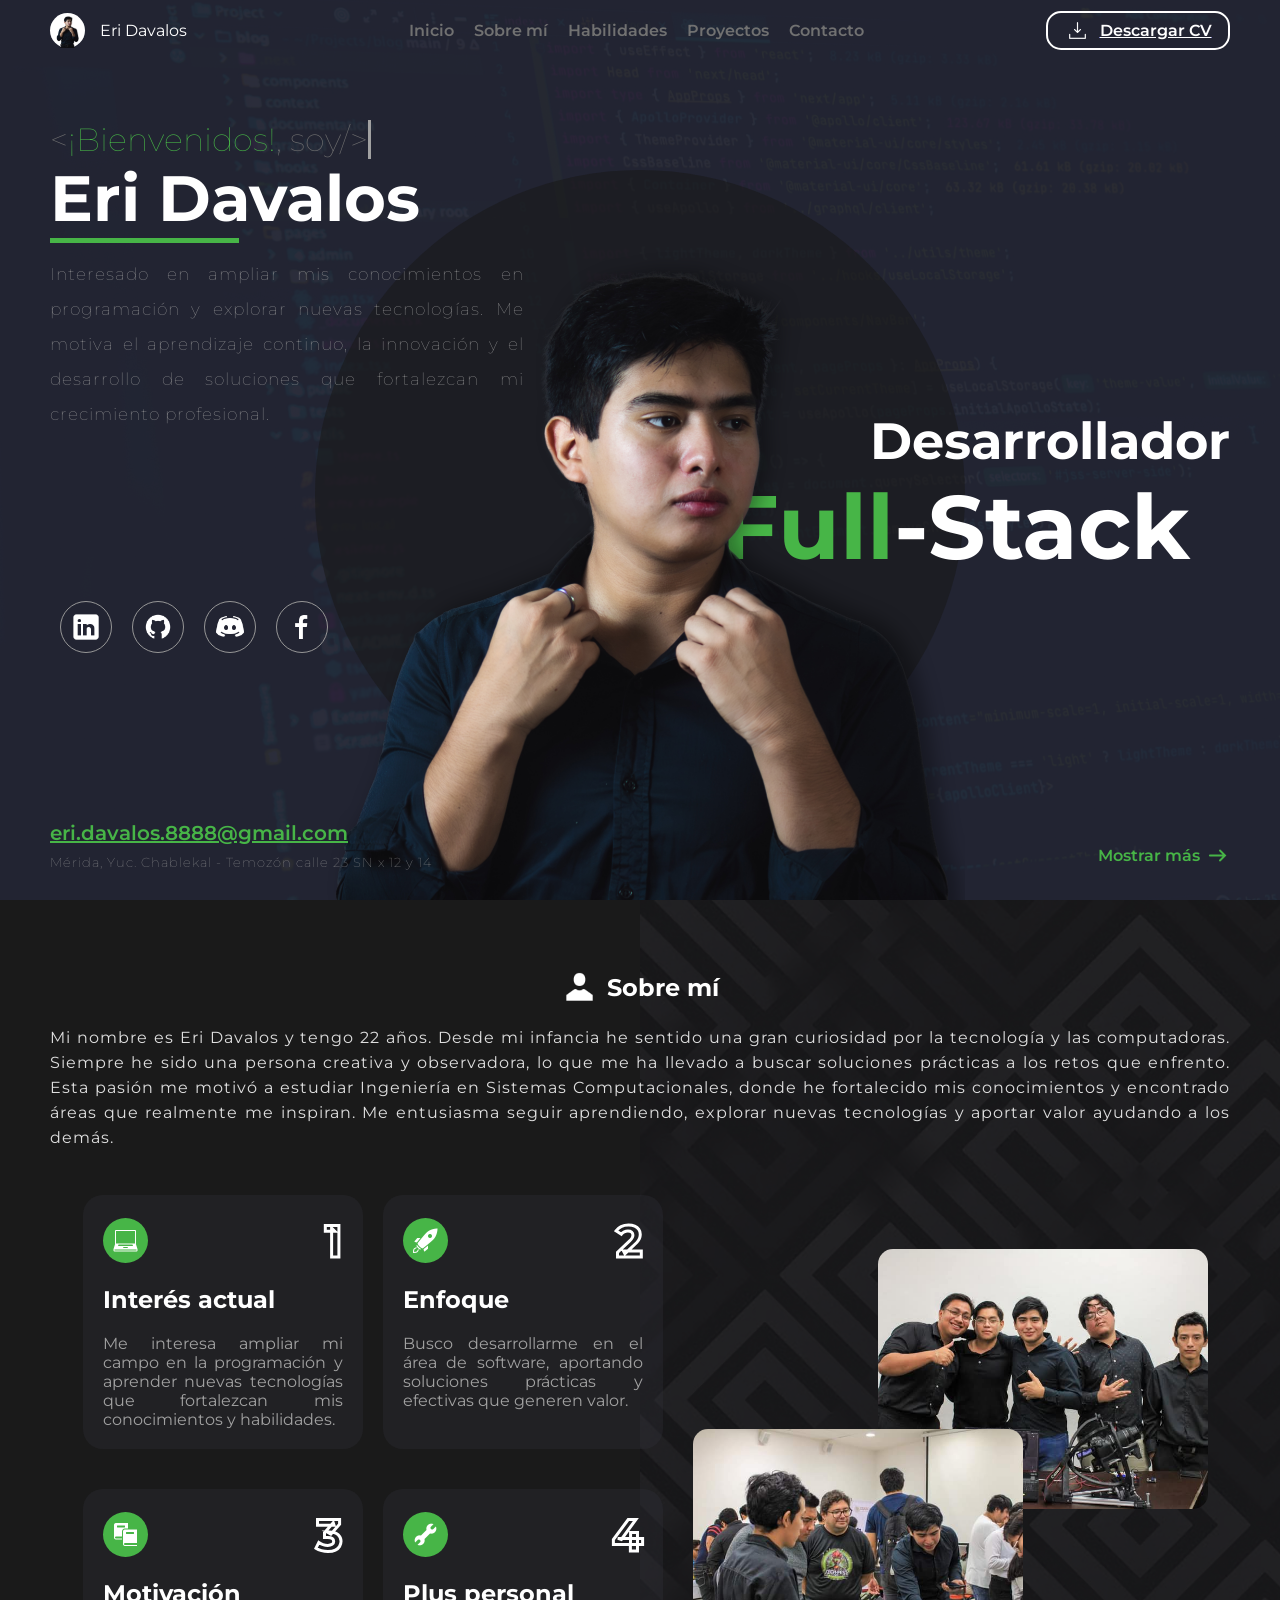
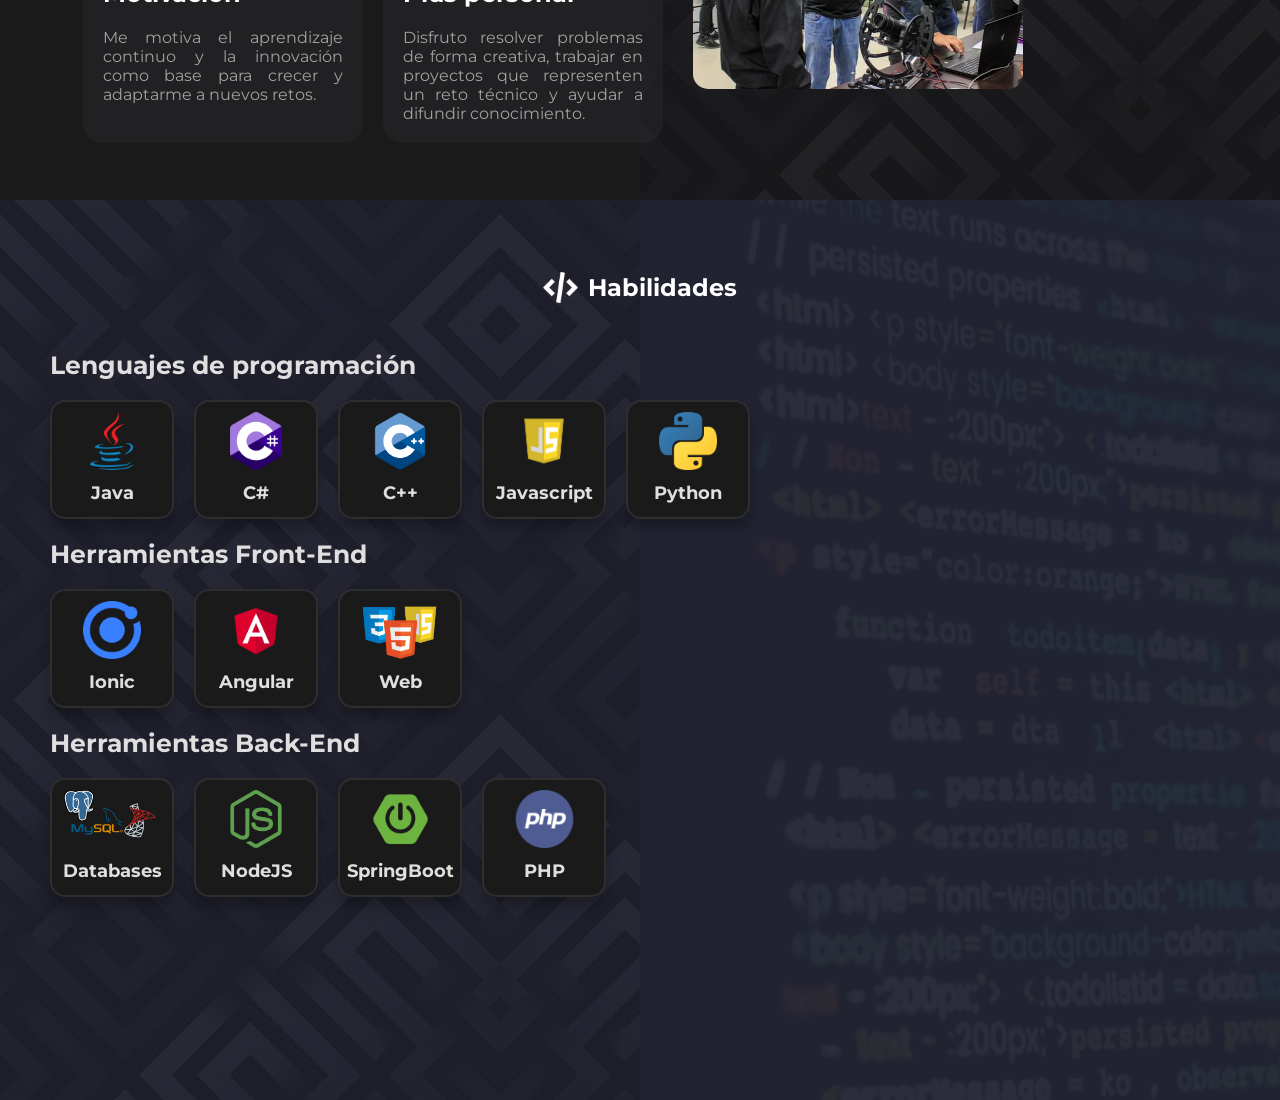
==== index.html @ 51879cb9 "v4 Se ha actualizado el cv a portafolio" ====
<!DOCTYPE html>
<html lang="es-MX">
<head>
    <meta charset="UTF-8">
    <meta name="viewport" content="width=device-width, initial-scale=1.0, maximum-scale=1.0, user-scalable=no">
    <title>CV - Eri Davalos</title>
    <link href="https://fonts.googleapis.com/css2?family=Montserrat:wght@400;600;700&display=swap" rel="stylesheet">
    <link rel="stylesheet" href="index.css">
</head>
<body>
    <header>
        <div class="menu">
            <div class="profile">

                <div class="profile-icon">
                    <img src="images/me.png" alt="">
                </div>
                <p>Eri Davalos</p>
            </div>

            <ul class="menu-bar">
                <li> <a>Inicio</a> </li>

                <li> <a>Sobre mí</a> </li>

                <li> <a>Habilidades</a> </li>

                <li> <a>Proyectos</a> </li>

                <li> <a>Contacto</a> </li>
            </ul>

            <a class="download-cv" href="documents/Eri_Davalos_CV.pdf" download="Eri_Davalos_CV.pdf">
                <img src="images/download_icon.png" alt="">
                <p> Descargar CV </p>
            </a>
        </div>
    </header>

    <main>

        <section class="banner-s section-s">

            <div class="me cont">

                <div class="circle-pre">

                </div>

                <div class="title-me">
                    <h3>Desarrollador</h3>
                    <h4><strong>Full</strong>-Stack</h4>
                </div>

                <div class="image-pre">
                    <img src="images/me.png" alt="">
                </div>

            </div>

            <div class="desc-me cont">
                <div class="desc-m">
                    <h1 class="welcome" id="welcome"><<dec>¡Bienvenidos!</dec>, soy/></h1>
                    <div class="myname">
                        <h2>Eri Davalos</h2>
                        <div></div>
                    </div>
                    <p>Interesado en ampliar mis conocimientos en programación y explorar nuevas tecnologías. Me motiva el aprendizaje continuo, la innovación y el desarrollo de soluciones que fortalezcan mi crecimiento profesional.</p>
                </div>

                <div class="social-red">
                    <div class="red" style="background-image: url(images/linkedin_icon.png); transition: 0.4s cubic-bezier(0.61, -0.15, 0.26, 1.15); animation: rescale 0.4s cubic-bezier(0.61, -0.15, 0.26, 1.15) 0.2s forwards; transform: scale(0);"><a href=""></a></div>
                    <div class="red" style="background-image: url(images/github_icon.png); transition: 0.4s cubic-bezier(0.61, -0.15, 0.26, 1.15); animation: rescale 0.4s cubic-bezier(0.61, -0.15, 0.26, 1.15) 0.3s forwards; transform: scale(0);"><a href=""></a></div>
                    <div class="red" style="background-image: url(images/discord_icon.png); transition: 0.4s cubic-bezier(0.61, -0.15, 0.26, 1.15); animation: rescale 0.4s cubic-bezier(0.61, -0.15, 0.26, 1.15) 0.4s forwards; transform: scale(0);"><a href=""></a></div>
                    <div class="red" style="background-image: url(images/facebook_icon.png); transition: 0.4s cubic-bezier(0.61, -0.15, 0.26, 1.15); animation: rescale 0.4s cubic-bezier(0.61, -0.15, 0.26, 1.15) 0.5s forwards; transform: scale(0);"><a href=""></a></div>
                </div>

                <div class="contact-down">
                    <a href="mailto:eri.davalos.8888@gmail.com" class="email-style">eri.davalos.8888@gmail.com</a>
                    <p class="address">Mérida, Yuc. Chablekal - Temozón calle 23 SN x 12 y 14</p>
                </div>
            </div>

            <div class="btn-down cont">
                <p>Mostrar más</p>
                <img src="images/inline_end_icon.png" alt="">
            </div>
            
        </section>

        <section class="aboutme-s section-s">

            <div class="title-desc cont">

                <div class="title-cont ">
                    <img src="images/aboutme_icon.png" alt="">
                    <h1>Sobre mí</h1>
                </div>

                <p>Mi nombre es Eri Davalos y tengo 22 años. Desde mi infancia he sentido una gran curiosidad por la tecnología y las computadoras. Siempre he sido una persona creativa y observadora, lo que me ha llevado a buscar soluciones prácticas a los retos que enfrento. Esta pasión me motivó a estudiar Ingeniería en Sistemas Computacionales, donde he fortalecido mis conocimientos y encontrado áreas que realmente me inspiran. Me entusiasma seguir aprendiendo, explorar nuevas tecnologías y aportar valor ayudando a los demás.</p>

            </div>

            <div class="aptitude-demo cont">

                <div id="aptitude-cards" class="aptitude-cards">

                </div>

                <div class="img-me-cont">
                    <div class="img-me1"></div>
                    <div class="img-me2"></div>
                </div>


            </div>

        </section>

        <section class="skills-s section-s">
            
            <div class="title-desc cont">

                <div class="title-cont ">
                    <img src="images/code_icon.png" alt="">
                    <h1>Habilidades</h1>
                </div>

            </div>

            <div class="cont">

                <div class="skill-cont">

                    <p>Lenguajes de programación</p>

                    <div class="skills" id="skills">

                    </div>

                </div>

                <div class="skill-cont">

                    <p>Herramientas Front-End</p>

                    <div class="skills" id="frontend">

                    </div>

                </div>

                <div class="skill-cont">

                    <p>Herramientas Back-End</p>

                    <div class="skills" id="backend">

                    </div>

                </div>
                
            </div>

        </section>

        <dialog class="certificates" id="certificates">

            <div class="close-c">
                <button id="closeCertificate" onclick="closeCerts()">✕</button>
            </div>

            <div class="image-cont">
                <img id="img-viewer" src="/certifications/CertificadoJAVA0EXPERTO/CertificadoJAVA0EXPERTO_EriDavalos.webp" alt="">
            </div>

            <div class="images-list" id="images-list">
                <button></button>
            </div>

        </dialog>

    </main>
    
    <script src="index.js"></script>
</body>
</html>
---- index.css ----
:root{
    --primary-color: white;
    --secondary-color: #47B547;
    --thirdy-color: #1A1A1A;
    --title: white;
    --subtitle: #DFDFDF;
    --inactive-text: #717171;
    --description-text: #A1A1A1;
}
*{
    margin: 0;
    font-family: 'Montserrat', sans-serif;
}

body{
    inline-size: 100%;
    display: flex;
    justify-content: center;
    block-size: 100%;
    background: #232534;
}

main{
    inline-size: 100%;
    block-size: 100%;
}

/* Animación */

@keyframes typing {
  from { inline-size: 0; }
  to { inline-size: 100%; }
}

@keyframes blink {
  50% { border-color: transparent; }
}

@keyframes rescale {
  from { transform: scale(0); }
  to { transform: scale(1); }
}

@keyframes desolve {
  from { opacity: 0; }
  to { opacity: 1; }
}

@keyframes slide {
  from { inline-size: 0%; }
  to { inline-size: 100%; }
}


/* Diseño general */

.section-s{
    min-block-size: 100vh;
    padding-inline: 50px;
    
}

.cont{
    position: relative;
    z-index: 1;
}

h3{
    font-size: 4vw;
}

h4{
    font-size: 7vw;
    margin-inline-end: 40px;
}

strong{
    color: var(--secondary-color);
}

.title-cont{
    display: flex;
    align-items: center;
    justify-content: center;
    color: var(--title);
    padding-block: 20px;

    img{
        block-size: 35px;
        margin-inline-end: 10px;
    }
}

.title-desc{
    color: var(--subtitle);
    padding-block-start: 50px;
    padding-block-end: 25px;

    p{
        letter-spacing: 1px;
        line-height: 25px;
        text-align: justify;
    }
}

/* Diseño del menú de inicio */

header{
    position: fixed;
    background-color: transparent;
    inline-size: 100%;
    block-size: 60px;
    z-index: 999;
    display: flex;
    color: var(--primary-color);
}

.menu{
    display: flex;
    inline-size: 100%;
    justify-content: space-between;
    align-items: center;
    padding-inline: 50px;
}

.profile{
    display: flex;
    align-items: center;
}

.profile-icon{
    block-size: 35px;
    inline-size: 35px;
    background: white;
    border-radius: 50%;
    display: flex;
    align-items: center;
    justify-content: center;
    margin-inline-end: 15px;
}

.profile-icon img{
    block-size: 100%;
}

ul {
  list-style-type: none;
  block-size: 100%;
}

ul li{
    cursor: pointer;
    margin-inline: 10px;
    font-weight: 600;
    color: var(--inactive-text);
    transition: 0.3s;
}

ul li:hover{
    color: var(--primary-color);
}

.menu-bar{
    display: flex;
    align-items: center;
}

.download-cv{
    block-size: 40px;
    inline-size: 180px;
    display: flex;
    align-items: center;
    border-style: solid;
    border-radius: 15px;
    max-block-size: 35px;
    justify-content: center;
    border-width: 2px;
    cursor: pointer;
    transition: 0.3s;
    font-weight: 600;
    border-color: white;
    
    p{
        color: white;
        text-decoration: underline;
    }
}

.download-cv:hover{
    background: var(--secondary-color);
    border-color: transparent;
}

.download-cv img{
    block-size: 25px;
    margin-inline-end: 10px;
}

/* Diseño de banner */

.banner-s::before{
    content: "";
    position: absolute;
    inset: 0;
    background-color: rgba(35, 37, 52, 0.96);
    z-index: 0;
}

.banner-s{
    background: url(/images/background1.jpg);
    background-size: cover;
    overflow: hidden;
    position: relative;
    display: flex;
    flex-direction: row-reverse;
}

.image-pre img{
    inline-size: 100%;

    transition: 1s cubic-bezier(0.61, -0.15, 0.26, 1.15);
    animation: desolve 1s cubic-bezier(0.61, -0.15, 0.26, 1.15) forwards;
    opacity: 0;
}

.image-pre{
    inline-size: 650px;
    block-size: 650px;
    border-radius: 50%;
    z-index: 1;
}

.circle-pre{
    inline-size: 650px;
    block-size: 650px;
    background: var(--thirdy-color);
    opacity: 0.6;
    border-radius: 505%;
    position: absolute;

    animation: rescale 1s cubic-bezier(0.61, -0.15, 0.26, 1.15) forwards;
    transform: scale(0);
}

.title-me{
    position: absolute;
    max-inline-size: 1650px;
    inline-size: 100%;
    display: flex;
    flex-direction: column;
    align-items: flex-end;
    color: white;

    transition: 1s cubic-bezier(0.61, -0.15, 0.26, 1.15);
    animation: rescale 1s cubic-bezier(0.61, -0.15, 0.26, 1.15) 0.5s forwards;
    transform: scale(0);
}

.me{
    inline-size: 100%;
    display: flex;
    justify-content: center;
    align-items: center;
    inset-block-end: 20%;
    transform: translate(0, 5vh);
    position: relative;
}

.welcome{
    overflow: hidden;     
    white-space: nowrap;        
    border-inline-end: 3px solid var(--description-text); 
    inline-size: max-content;                  
    animation: blink 0.7s step-end infinite;
}

dec{
    color: var(--secondary-color);
}

.myname{
    position: relative;
    margin-block-end: 20px;

    transition: 1s cubic-bezier(0.61, -0.15, 0.26, 1.15);
    animation: desolve 1s cubic-bezier(0.61, -0.15, 0.26, 1.15) forwards;
    opacity: 0;
}

.myname div{
    inline-size: 40%;
    block-size: 100%;
    position: absolute;
    margin-block-start: 1px;
    border-block-start-style: solid;
    color: var(--secondary-color);
    border-width: 5px;
}

.desc-me{
    position: absolute;
    max-inline-size: 37vw;
    inset-inline-start: 0;
    margin-inline-start: 50px;
    block-size: 100%;
    display: flex;
    flex-direction: column;
    justify-content: space-between;
}

.desc-me h1{
    font-weight: 100;
    color: var(--inactive-text);
    font-size: 2.5vw;
}

.desc-me h2{
    color: var(--title);
    font-size: 5vw;
}

.desc-me p{
    color: var(--description-text);
    text-align: justify;
    letter-spacing: 1px;
    line-height: 35px;
    font-size: 1.3vw;
    font-weight: 100;

    transition: 1s cubic-bezier(0.61, -0.15, 0.26, 1.15);
    animation: desolve 1s cubic-bezier(0.61, -0.15, 0.26, 1.15) forwards;
    opacity: 0;
}

.desc-m{
    margin-block-start: 120px;
}

.social-red{
    display: flex;
    margin-block: 20px;
}

.red{
    inline-size: 50px;
    block-size: 50px;
    position: relative;
    background-size: 30px;
    background-repeat: no-repeat;
    background-position: center;
    border-style: solid;
    border-radius: 50%;
    color: #979797;
    border-width: 1px;
    margin-inline: 10px;
    transition: 0.3s;
}

.red:hover{
    color: transparent;
    background-color: var(--secondary-color);
    box-shadow: var(--secondary-color) 0 0 16px 0px;
}

.red a{
    inline-size: 50px;
    block-size: 50px;
    position: absolute;
}

.contact-down{
    margin-block-end: 20px;
}

.contact-down p{
    font-size: 1vw;
}

.email-style{
    color: var(--secondary-color);
    font-size: 20px;
    font-weight: 600;

    transition: 1s cubic-bezier(0.61, -0.15, 0.26, 1.15);
    animation: desolve 1s cubic-bezier(0.61, -0.15, 0.26, 1.15) forwards;
    opacity: 0;
}

.btn-down{
    position: absolute;
    inset-block-end: 0;
    inset-inline-end: 0;
    margin-inline-end: 50px;
    margin-block-end: 20px;
    color: var(--secondary-color);
    font-weight: 600;
    block-size: 50px;
    cursor: pointer;
    display: flex;
    align-items: center;
    
}

.btn-down:hover img{
    transform: rotateZ(90deg);
}

.btn-down img{
    margin-inline-start: 5px;
    block-size: 25px;

    transform: rotateZ(0deg);
    transition: 1s cubic-bezier(0.61, -0.15, 0.26, 1.15);
}

/* Diseño de la sección sobre mí  */

.aboutme-s::before{
    content: "";
    position: absolute;
    inset: 0;
    background-image: url(images/background.jpg);
    z-index: 0;
    opacity: 0.35;
    background-size: 1000px;
    inline-size: 50%;
    inset-inline-start: 50%;
}

.aboutme-s{
    background: var(--thirdy-color);
    position: relative;
}

.aptitude-demo{
    display: flex;
    justify-content: center;
}

.aptitude-cards{
    display: flex;
    flex-wrap: wrap;
    inline-size: 55%;
    max-inline-size: 620px;
}

.aptitude-card{
    background: rgb(51 52 62 / 30%);
    max-inline-size: 280px;
    border-radius: 20px;
    margin: 20px 10px;
}

.aptitude-header{
    display: flex;
    justify-content: space-between;
    padding: 20px;
    block-size: 50px;
    align-items: center;
}

.aptitude-header div{
    block-size: 45px;
    inline-size: 45px;
    border-radius: 50%;
    background: var(--secondary-color);
    display: flex;
    align-items: center;
    justify-content: center;
}

.aptitude-header h1{
    color: transparent;
    -webkit-text-stroke: 3px white;
    font-size: 45px;
}

.aptitude-header img{
    block-size: 25px;
}

.aptitude-cont{
    padding: 0px 20px 20px 20px;
    text-align: justify;
}

.aptitude-cont h2{
    color: var(--title);
    margin-block-end: 20px;
}

.aptitude-cont p{
    color: var(--description-text);
}

.img-me-cont{
    inline-size: 45%;
    max-inline-size: 515px;
    block-size: 440px;
    position: relative;
    margin-block: auto;

    .img-me1{
        background-image: url(images/pres1.jpeg);
        inline-size: 330px;
        block-size: 260px;
        position: absolute;
        background-size: cover;
        background-position: center;
        border-radius: 15px;
        inset-inline-end: 0;
    }

    .img-me2{
        background-image: url(images/pres2.jpeg);
        inline-size: 330px;
        block-size: 260px;
        position: absolute;
        background-size: cover;
        background-position: center;
        border-radius: 15px;
        inset-block-end: 0;
    }
}

/* Diseño de habilidades */

.skills-s::before{
    content: "";
    position: absolute;
    inset: 0;
    background-image: url(images/background.jpg);
    z-index: 0;
    opacity: 0.35;
    background-size: 1000px;
    inline-size: 50%;
    opacity: 0.35;
}

.skills-s::after{
    content: "";
    position: absolute;
    inset: 0;
    background-image: url(images/background2.jpg);
    z-index: 0;
    opacity: 0.04;
    background-size: cover;
    inline-size: 50%;
    inset-inline-start: 50%;
}

.skills-s{
    background-color: #232534;
    position: relative;
}

.skill-cont{
    color: var(--subtitle);
    font-size: 25px;
    font-weight: bold;
}

.skills{
    display: flex;
}

.skill-target{
    inline-size: 120px;
    block-size: 115px;
    background: var(--thirdy-color);
    border-radius: 15px;
    border-color: #2E2E2E;
    border-width: 2px;
    border-style: solid;
    box-shadow: #0000003d 0px 10px 12px;
    margin: 20px 20px 20px 0;
    display: flex;
    flex-direction: column;
    align-items: center;
    justify-content: space-between;
    cursor: pointer;
    transition: 0.3s;
    position: relative;

    img{
        block-size: 50%;
        display: flex;
        padding: 10px 10px 0px 10px;
    }

    p{
        block-size: 50%;
        display: flex;
        align-items: center;
        font-weight: bold;
        font-size: 18px;
    }
}

.skill-target:hover{
    background: #2D2D2D;

    .skill-description{
        opacity: 1;
        animation: rescale 0.3s cubic-bezier(0.61, -0.15, 0.26, 1.15) forwards;
    }
}

.skill-description{
    position: absolute;
    background: #292929;
    inset-inline-end: -155px;
    inset-block-start: -70px;
    z-index: 2;
    inline-size: 150px;
    border-radius: 20px 20px 20px 0px;
    padding: 20px 20px 10px 20px;
    box-shadow: #0000004f 5px 5px 15px;
    animation: re;
    opacity: 0;
    transform: scale(0);

    p{
        font-size: 15px;
        font-weight: normal;
        text-align: justify;
    }

    button{
        inline-size: 100%;
        background: transparent;
        color: var(--secondary-color);
        border-style: none;
        font-size: 15px;
        cursor: pointer;
        font-weight: bold;
    }
}

/* ----- Estilos para los certificados ----- */

.close-c{
    inline-size: 100%;
    display: flex;
    flex-direction: row-reverse;
    position: absolute;

    button{
        background: transparent;
        border-style: none;
        color: white;
        font-size: 28px;
        margin: 12px;
        cursor: pointer;
        padding: 5px;
        inline-size: 50px;
        block-size: 50px;
        display: flex;
        align-items: center;
        justify-content: center;
        border-radius: 50%;
    }
}

.certificates{
    background: #00000094;
    inline-size: 100%;
    block-size: 100%;
    padding: 0;
    margin: 0;
    border-style: none;
    max-inline-size: 100%;
    max-block-size: 100%;

    .image-cont{

        inline-size: 100%;
        block-size: 100%;
        display: flex;
        align-items: center;
        justify-content: center;

        img{
            inline-size: 85%;
            max-inline-size: 1200px;
        }
    }
}

.images-list{
    block-size: 100px;
    inline-size: 100%;
    inset-block-end: 0;
    display: flex;
    position: absolute;
    align-items: center;
    justify-content: center;

    button{
        block-size: 70px;
        inline-size: 70px;
        border-style: solid;
        border-color: #ffffff;
        background-color: rgba(0, 0, 0, 0.2);
        background-size: contain;
        cursor: pointer;
    }
}

#img-viewer {
  touch-action: pinch-zoom;
}

@media (max-width: 1200px) {
    .aptitude-demo{
        flex-direction: column-reverse;
        align-items: center;
    }
}

@media (max-width: 1150px) {
    .menu-bar{
        display: none;
    }

    .banner-s{
        flex-direction: column;
    }

    .title-me{
        margin-block-end: 35%;
    }

    .circle-pre{
        inline-size: 85%;
        aspect-ratio: 1 / 1;
        block-size: auto;
        margin-inline-end: 35%;
    }

    .image-pre{
        inline-size: 58%;
        block-size: auto;
        margin-inline-end: 35%;
    }

    .desc-m{
        margin-block-start: 50px;
    }

    .desc-me{
        position: relative;
        margin: 0;
        max-inline-size: unset;
    }
}

@media (max-width: 500px) {

    .desc-me{

        h1{
            font-size: 5vw;
        }

        h2{
            font-size: 8vw;
        }

        p{
            font-size: 3.5vw;
            line-height: 28px;
        }
    }

    .title-me{
        inline-size: 100%;

        h3{
            font-size: 4vw;
        }

        h4{
            font-size: 8vw;
        }
    }

    .address{
        font-size: 2.5vw !important;
    }

    .email-style{
        font-size: 15px;
    }

    .section-s{
        padding-inline: 25px;
    }

    .red{
        inline-size: 40px;
        block-size: 40px;

        a{
            inline-size: 40px;
            block-size: 40px;
        }
    }
}
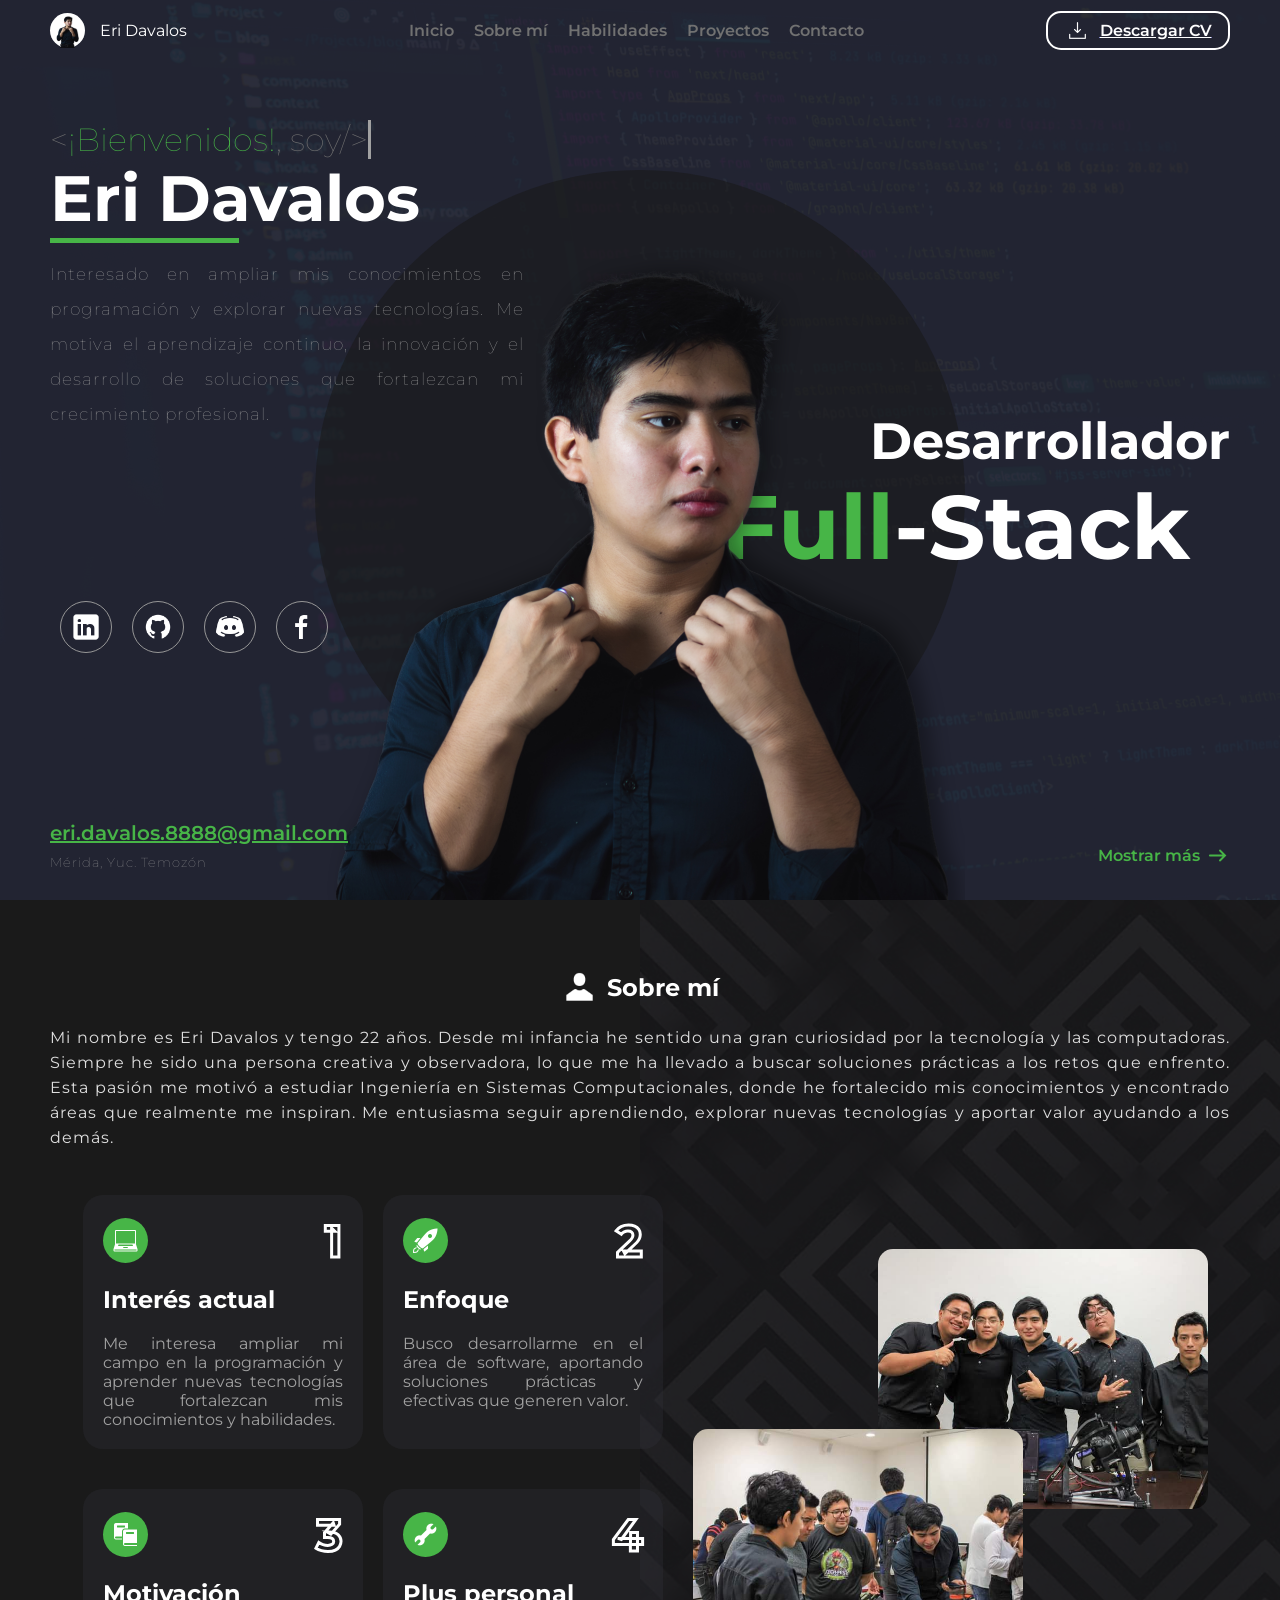
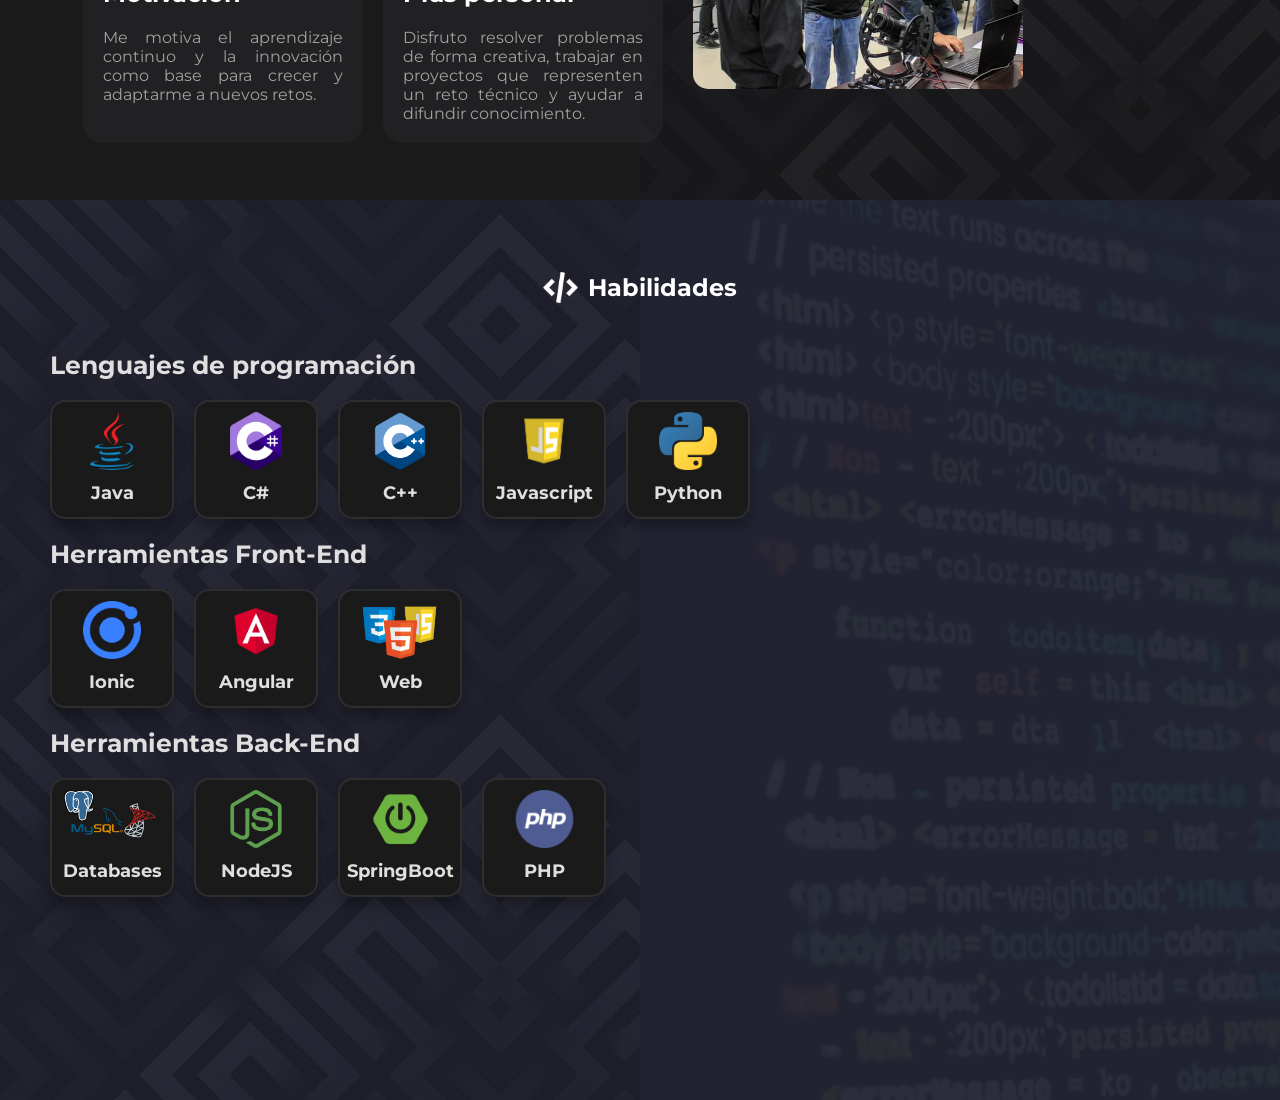
==== commit e9a40703: "v5a Temozon" ====
--- a/index.html
+++ b/index.html
@@ -77,7 +77,7 @@
 
                 <div class="contact-down">
                     <a href="mailto:eri.davalos.8888@gmail.com" class="email-style">eri.davalos.8888@gmail.com</a>
-                    <p class="address">Mérida, Yuc. Chablekal - Temozón calle 23 SN x 12 y 14</p>
+                    <p class="address">Mérida, Yuc. Temozón</p>
                 </div>
             </div>
 
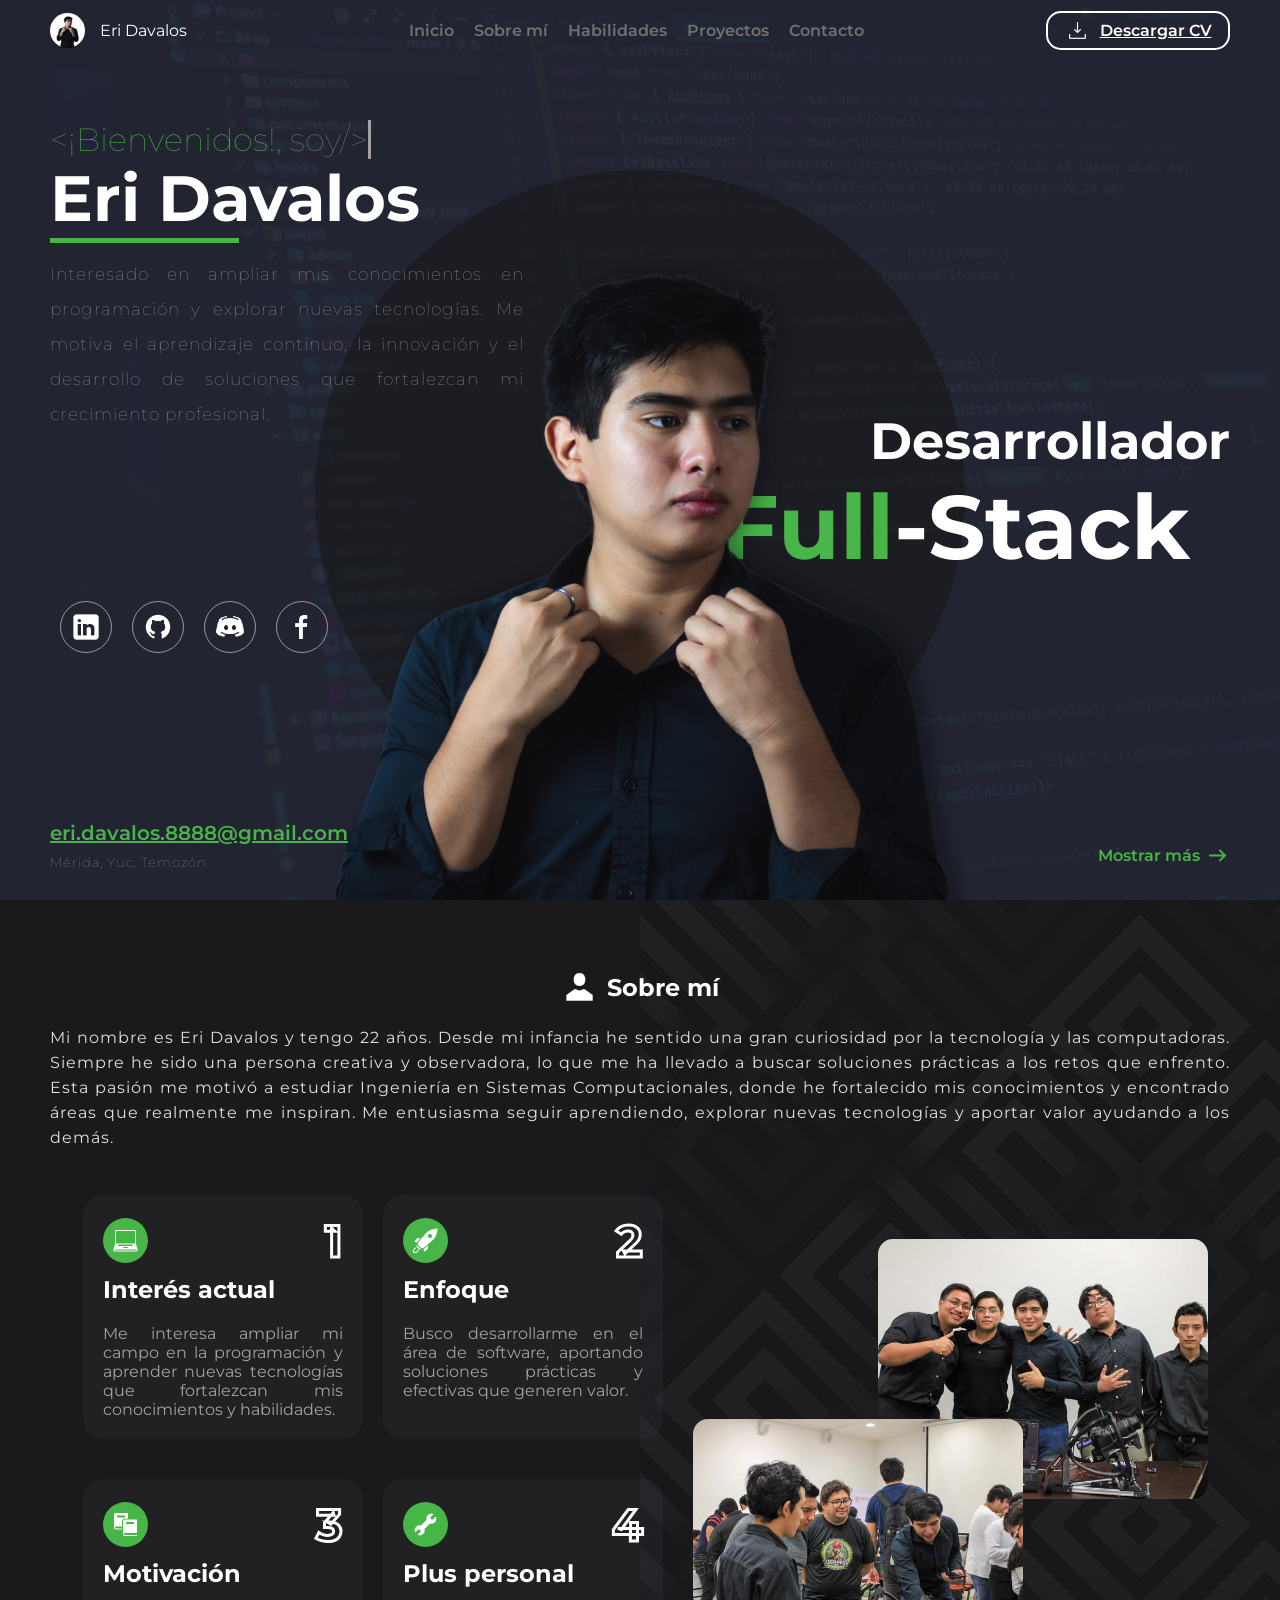
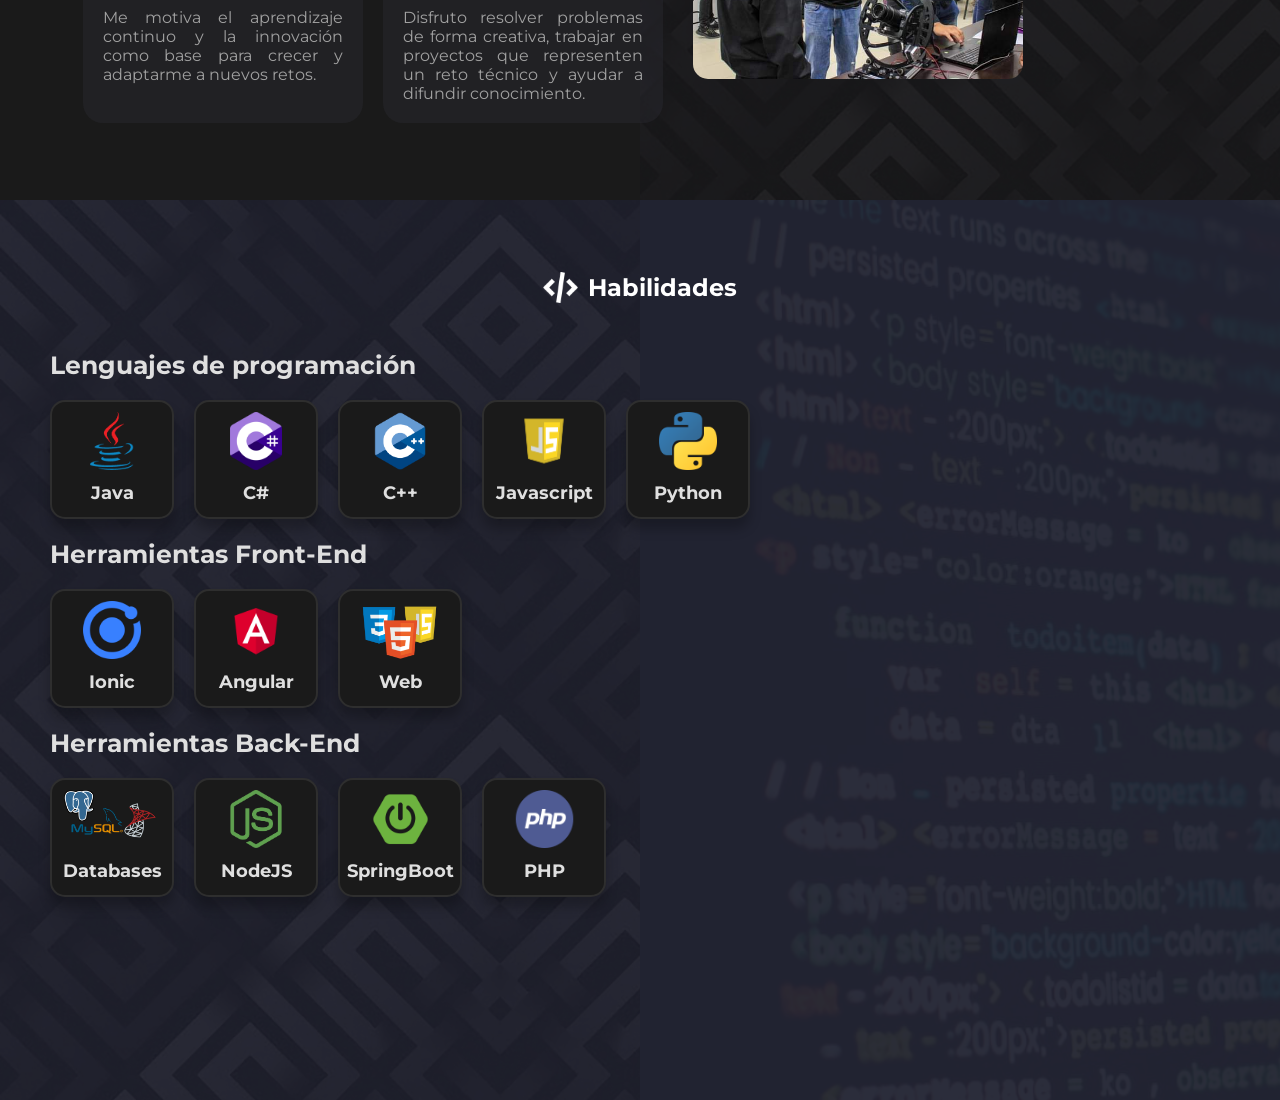
==== commit 94eb161a: "v6" ====
--- a/index.html
+++ b/index.html
@@ -72,7 +72,7 @@
                     <div class="red" style="background-image: url(images/linkedin_icon.png); transition: 0.4s cubic-bezier(0.61, -0.15, 0.26, 1.15); animation: rescale 0.4s cubic-bezier(0.61, -0.15, 0.26, 1.15) 0.2s forwards; transform: scale(0);"><a href=""></a></div>
                     <div class="red" style="background-image: url(images/github_icon.png); transition: 0.4s cubic-bezier(0.61, -0.15, 0.26, 1.15); animation: rescale 0.4s cubic-bezier(0.61, -0.15, 0.26, 1.15) 0.3s forwards; transform: scale(0);"><a href=""></a></div>
                     <div class="red" style="background-image: url(images/discord_icon.png); transition: 0.4s cubic-bezier(0.61, -0.15, 0.26, 1.15); animation: rescale 0.4s cubic-bezier(0.61, -0.15, 0.26, 1.15) 0.4s forwards; transform: scale(0);"><a href=""></a></div>
-                    <div class="red" style="background-image: url(images/facebook_icon.png); transition: 0.4s cubic-bezier(0.61, -0.15, 0.26, 1.15); animation: rescale 0.4s cubic-bezier(0.61, -0.15, 0.26, 1.15) 0.5s forwards; transform: scale(0);"><a href=""></a></div>
+                    <div class="red" style="background-image: url(images/facebook_icon.png); transition: 0.4s cubic-bezier(0.61, -0.15, 0.26, 1.15); animation: rescale 0.4s cubic-bezier(0.61, -0.15, 0.26, 1.15) 0.5s forwards; transform: scale(0);"><a href="https://www.facebook.com/eri.jair.8/"></a></div>
                 </div>
 
                 <div class="contact-down">
@@ -128,11 +128,11 @@
 
             </div>
 
-            <div class="cont">
+            <div class="cont skills-cont">
 
                 <div class="skill-cont">
 
-                    <p>Lenguajes de programación</p>
+                    <p class="skill-title">Lenguajes de programación</p>
 
                     <div class="skills" id="skills">
 
@@ -142,7 +142,7 @@
 
                 <div class="skill-cont">
 
-                    <p>Herramientas Front-End</p>
+                    <p class="skill-title">Herramientas Front-End</p>
 
                     <div class="skills" id="frontend">
 
@@ -152,7 +152,7 @@
 
                 <div class="skill-cont">
 
-                    <p>Herramientas Back-End</p>
+                    <p class="skill-title">Herramientas Back-End</p>
 
                     <div class="skills" id="backend">
 
--- a/index.css
+++ b/index.css
@@ -10,6 +10,7 @@
 *{
     margin: 0;
     font-family: 'Montserrat', sans-serif;
+    -webkit-tap-highlight-color: transparent;
 }
 
 body{
@@ -244,7 +245,7 @@
 
 .title-me{
     position: absolute;
-    max-inline-size: 1650px;
+    max-inline-size: 1700px;
     inline-size: 100%;
     display: flex;
     flex-direction: column;
@@ -398,6 +399,7 @@
     cursor: pointer;
     display: flex;
     align-items: center;
+    user-select: none;
     
 }
 
@@ -451,10 +453,13 @@
     margin: 20px 10px;
 }
 
+.aptitude-h{
+    padding: 20px;
+}
+
 .aptitude-header{
     display: flex;
     justify-content: space-between;
-    padding: 20px;
     block-size: 50px;
     align-items: center;
 }
@@ -484,9 +489,9 @@
     text-align: justify;
 }
 
-.aptitude-cont h2{
+.aptitude-h h2{
     color: var(--title);
-    margin-block-end: 20px;
+    margin-block-start: 10px;
 }
 
 .aptitude-cont p{
@@ -562,6 +567,7 @@
 
 .skills{
     display: flex;
+    flex-wrap: wrap;
 }
 
 .skill-target{
@@ -785,6 +791,17 @@
         }
     }
 
+    .title-desc{
+
+        padding-block-start: 15px;
+        font-size: 15px;
+
+        p{
+            font-size: 14px;
+            
+        }
+    }
+
     .address{
         font-size: 2.5vw !important;
     }
@@ -806,4 +823,74 @@
             block-size: 40px;
         }
     }
+
+    .title-cont{
+        font-size: 12px;
+    }
+
+    .img-me-cont{
+        block-size: 315px;
+
+        .img-me1{
+            inline-size: 245px;
+            block-size: 180px;
+        }
+
+        .img-me2{
+            inline-size: 245px;
+            block-size: 180px;
+        }
+    }
+
+    .aptitude-cards{
+        inline-size: 100%;
+        justify-content: center;
+    }
+
+    .aptitude-card{
+        max-inline-size: none;
+    }
+
+    .aptitude-h{
+        display: flex;
+
+        h2{
+            font-size: 16px;
+            margin: 0;
+            display: flex;
+            align-items: center;
+        }
+    }
+
+    .aptitude-header{
+        flex-direction: row-reverse;
+
+        div{
+            margin-inline-end: 20px;
+        }
+
+        h1{
+            inline-size: 40px;
+            display: none;
+        }
+    }
+
+    .aptitude-cont{
+        p{
+            font-size: 14px;
+        }
+    }
+
+    .skill-target{
+        inline-size: 95px;
+        block-size: 100px;
+
+        p{
+            font-size: 14px;
+        }
+    }
+
+    .skill-title{
+        font-size: 18px;
+    }
 }
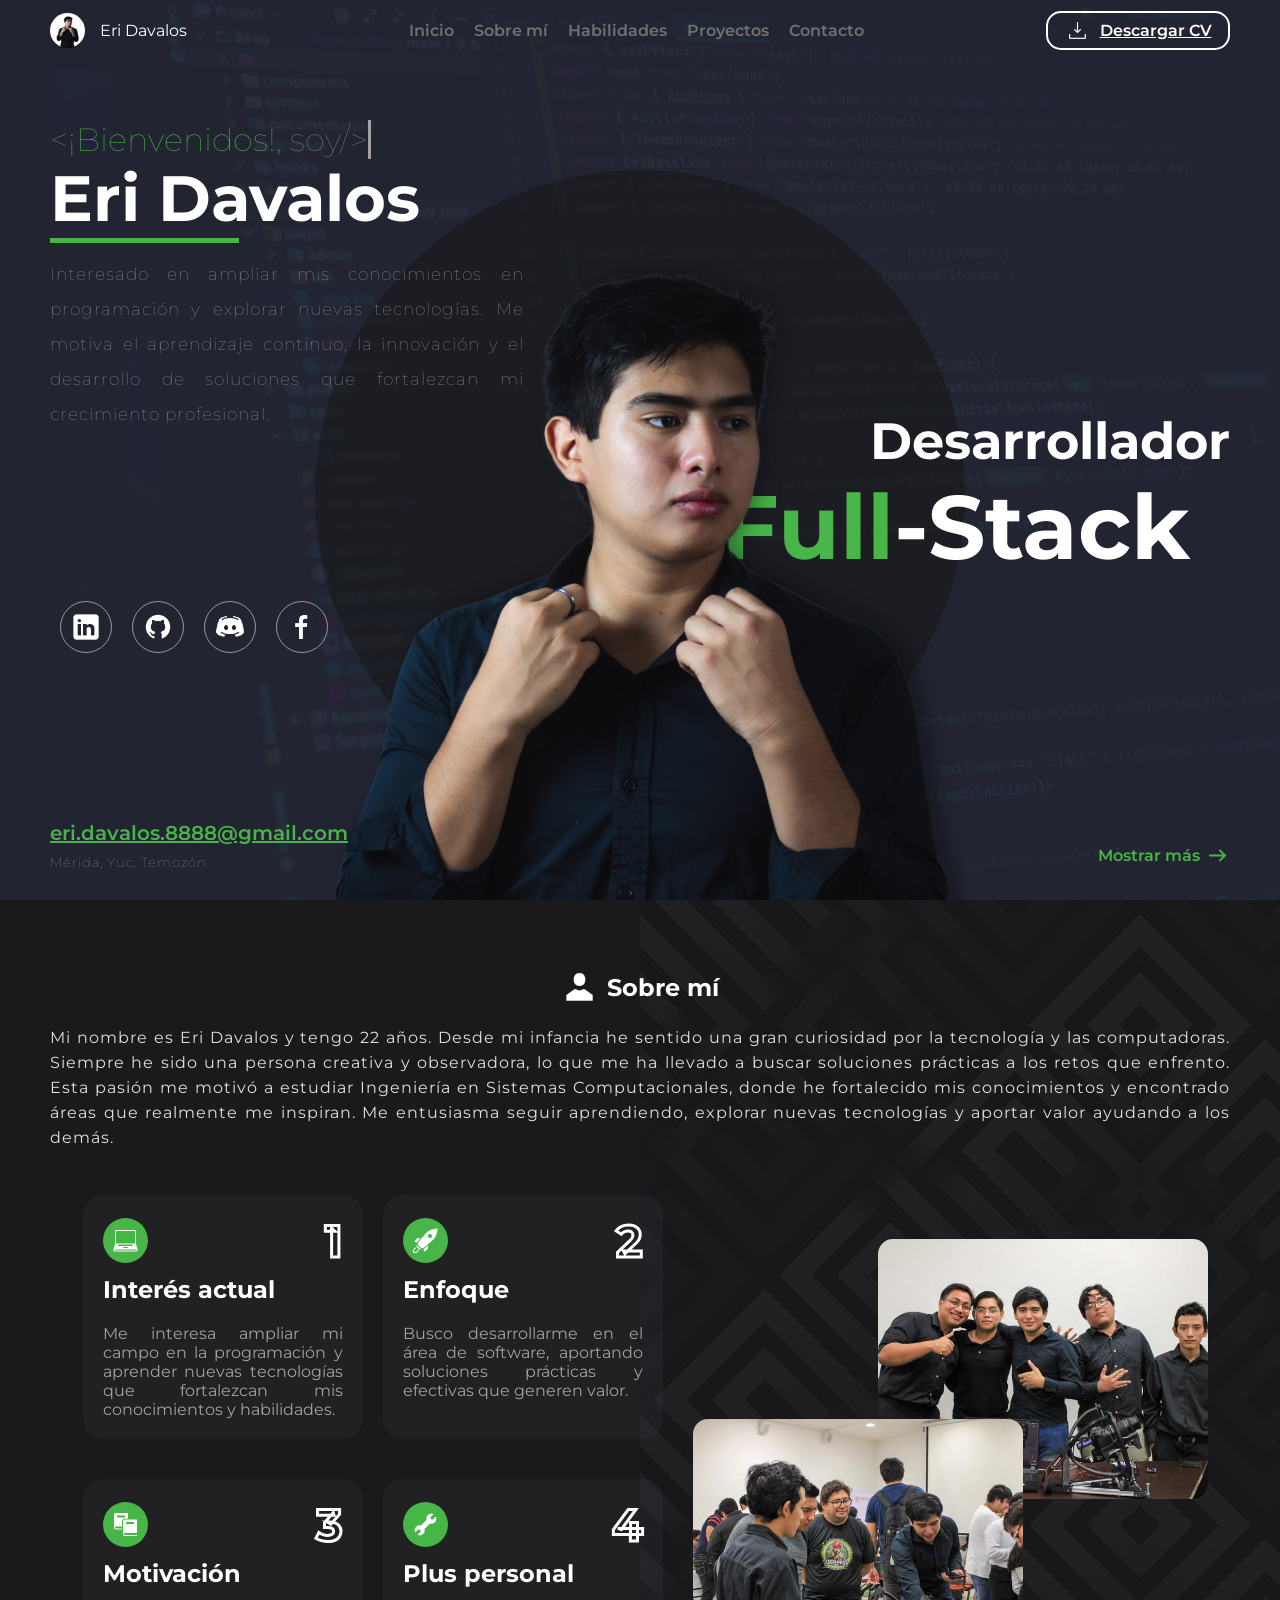
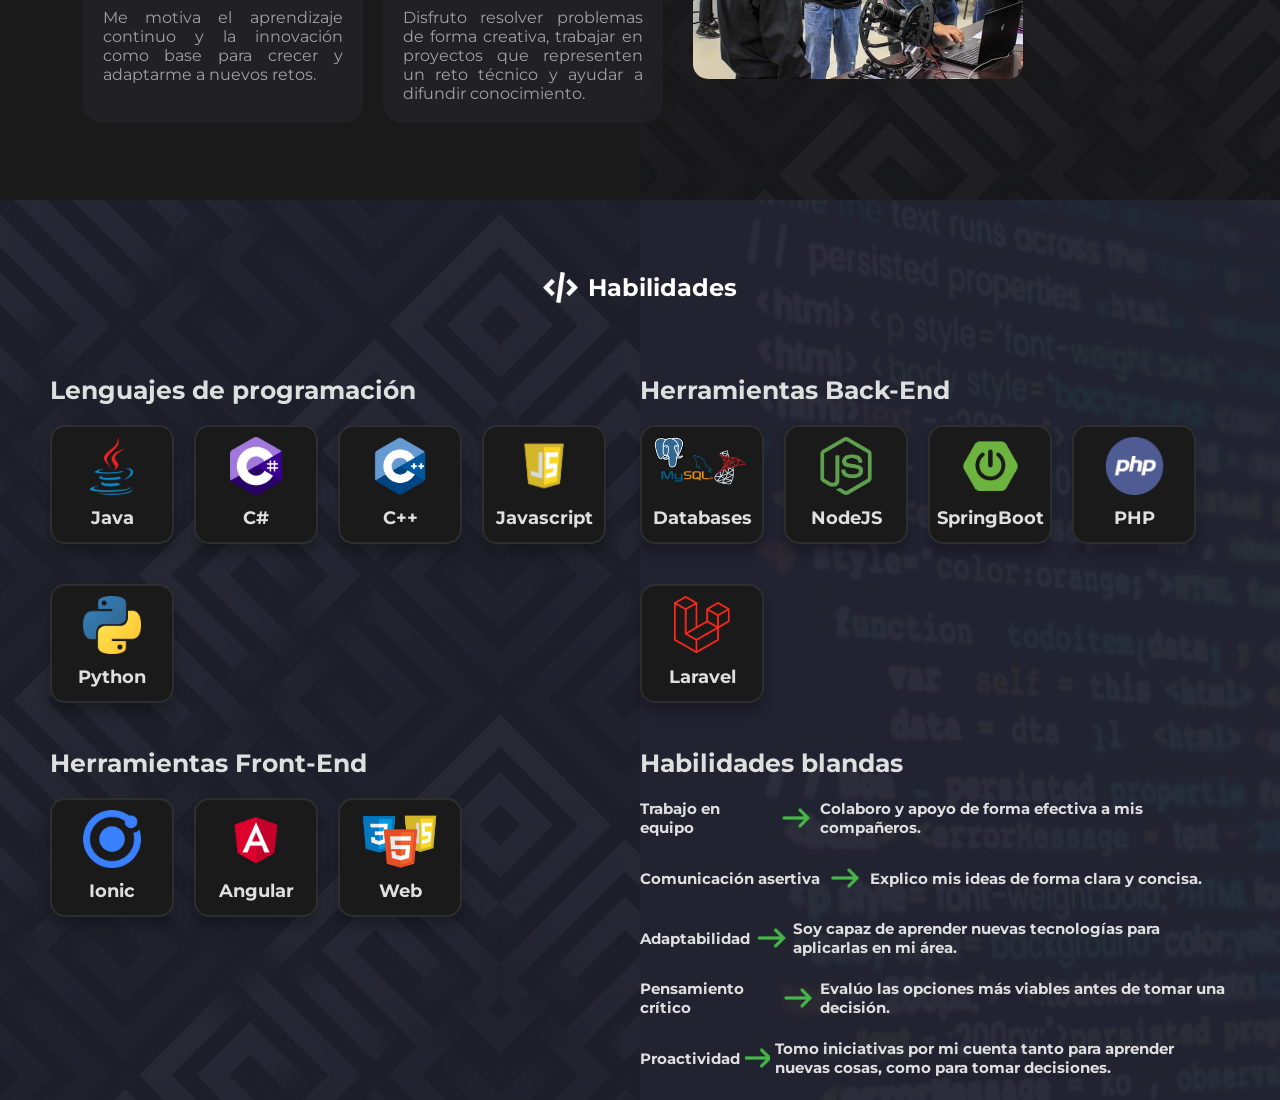
==== commit 4da85d2e: "v7" ====
--- a/index.html
+++ b/index.html
@@ -69,8 +69,8 @@
                 </div>
 
                 <div class="social-red">
-                    <div class="red" style="background-image: url(images/linkedin_icon.png); transition: 0.4s cubic-bezier(0.61, -0.15, 0.26, 1.15); animation: rescale 0.4s cubic-bezier(0.61, -0.15, 0.26, 1.15) 0.2s forwards; transform: scale(0);"><a href=""></a></div>
-                    <div class="red" style="background-image: url(images/github_icon.png); transition: 0.4s cubic-bezier(0.61, -0.15, 0.26, 1.15); animation: rescale 0.4s cubic-bezier(0.61, -0.15, 0.26, 1.15) 0.3s forwards; transform: scale(0);"><a href=""></a></div>
+                    <div class="red" style="background-image: url(images/linkedin_icon.png); transition: 0.4s cubic-bezier(0.61, -0.15, 0.26, 1.15); animation: rescale 0.4s cubic-bezier(0.61, -0.15, 0.26, 1.15) 0.2s forwards; transform: scale(0);"><a href="https://www.linkedin.com/in/eri-jair-davalos-quijano-7802a5312/"></a></div>
+                    <div class="red" style="background-image: url(images/github_icon.png); transition: 0.4s cubic-bezier(0.61, -0.15, 0.26, 1.15); animation: rescale 0.4s cubic-bezier(0.61, -0.15, 0.26, 1.15) 0.3s forwards; transform: scale(0);"><a href="https://github.com/EriDavalos"></a></div>
                     <div class="red" style="background-image: url(images/discord_icon.png); transition: 0.4s cubic-bezier(0.61, -0.15, 0.26, 1.15); animation: rescale 0.4s cubic-bezier(0.61, -0.15, 0.26, 1.15) 0.4s forwards; transform: scale(0);"><a href=""></a></div>
                     <div class="red" style="background-image: url(images/facebook_icon.png); transition: 0.4s cubic-bezier(0.61, -0.15, 0.26, 1.15); animation: rescale 0.4s cubic-bezier(0.61, -0.15, 0.26, 1.15) 0.5s forwards; transform: scale(0);"><a href="https://www.facebook.com/eri.jair.8/"></a></div>
                 </div>
@@ -130,31 +130,48 @@
 
             <div class="cont skills-cont">
 
-                <div class="skill-cont">
-
-                    <p class="skill-title">Lenguajes de programación</p>
-
-                    <div class="skills" id="skills">
-
-                    </div>
-
-                </div>
-
-                <div class="skill-cont">
-
-                    <p class="skill-title">Herramientas Front-End</p>
-
-                    <div class="skills" id="frontend">
-
-                    </div>
-
-                </div>
-
-                <div class="skill-cont">
-
-                    <p class="skill-title">Herramientas Back-End</p>
-
-                    <div class="skills" id="backend">
+               <div class="skills-sub">
+                    <div class="skill-cont">
+
+                        <p class="skill-title">Lenguajes de programación</p>
+
+                        <div class="skills" id="skills">
+
+                        </div>
+
+                    </div>
+
+                    <div class="skill-cont">
+
+                        <p class="skill-title">Herramientas Front-End</p>
+
+                        <div class="skills" id="frontend">
+
+                        </div>
+
+                    </div>
+
+                </div>
+               
+                <div class="skills-sub">
+
+                    <div class="skill-cont">
+
+                        <p class="skill-title">Herramientas Back-End</p>
+
+                        <div class="skills" id="backend">
+
+                        </div>
+
+                    </div>
+
+                    <div class="skill-cont">
+
+                        <p class="skill-title">Habilidades blandas</p>
+
+                        <div class="skills" id="softskills">
+
+                        </div>
 
                     </div>
 
@@ -171,7 +188,7 @@
             </div>
 
             <div class="image-cont">
-                <img id="img-viewer" src="/certifications/CertificadoJAVA0EXPERTO/CertificadoJAVA0EXPERTO_EriDavalos.webp" alt="">
+                <img id="img-viewer" src="" alt="">
             </div>
 
             <div class="images-list" id="images-list">
--- a/index.css
+++ b/index.css
@@ -559,10 +559,21 @@
     position: relative;
 }
 
+.skills-cont{
+    block-size: 100%;
+    display: flex;
+    flex-wrap: wrap;
+}
+
+.skills-sub{
+    inline-size: 50%;
+}
+
 .skill-cont{
     color: var(--subtitle);
     font-size: 25px;
     font-weight: bold;
+    margin-block-start: 25px;
 }
 
 .skills{
@@ -641,6 +652,24 @@
         cursor: pointer;
         font-weight: bold;
     }
+}
+
+.softskills{
+
+    font-size: 15px;
+    display: flex;
+    align-items: center;
+    margin-block-start: 20px;
+
+    div{
+        inline-size: 40px;
+        block-size: 40px;
+        background: url(images/inline_end_icon.png);
+        background-position: center;
+        background-size: cover;
+        margin-inline: 5px;
+    }
+
 }
 
 /* ----- Estilos para los certificados ----- */
@@ -706,7 +735,7 @@
         block-size: 70px;
         inline-size: 70px;
         border-style: solid;
-        border-color: #ffffff;
+        border-color: #ffffff00;
         background-color: rgba(0, 0, 0, 0.2);
         background-size: contain;
         cursor: pointer;
@@ -715,6 +744,12 @@
 
 #img-viewer {
   touch-action: pinch-zoom;
+}
+
+/* Sección de proyectos */
+
+.projects-s{
+    background-color: #1A1A1A;
 }
 
 @media (max-width: 1200px) {
@@ -759,6 +794,10 @@
         margin: 0;
         max-inline-size: unset;
     }
+
+    .skills-cont{
+        inline-size: 100%;
+    }
 }
 
 @media (max-width: 500px) {
@@ -877,7 +916,7 @@
 
     .aptitude-cont{
         p{
-            font-size: 14px;
+            font-size: 15px;
         }
     }
 
@@ -893,4 +932,5 @@
     .skill-title{
         font-size: 18px;
     }
+
 }
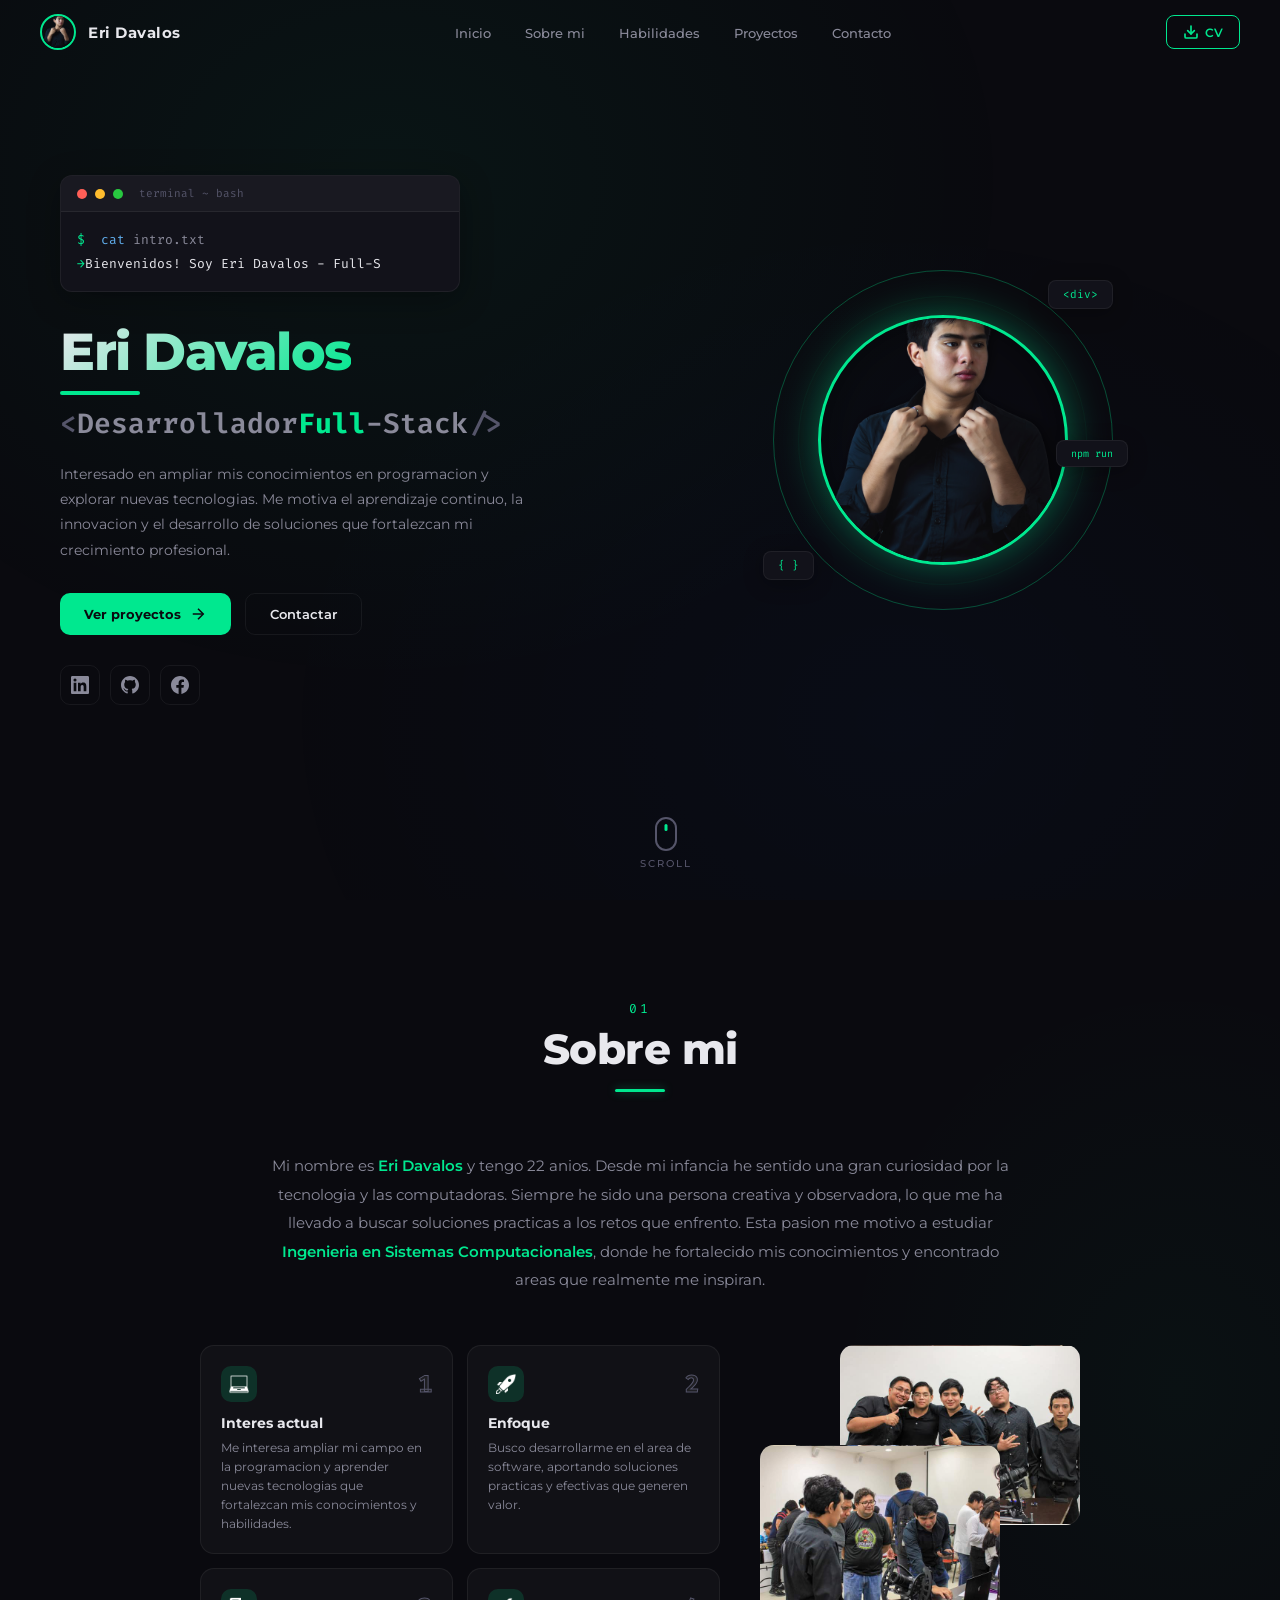
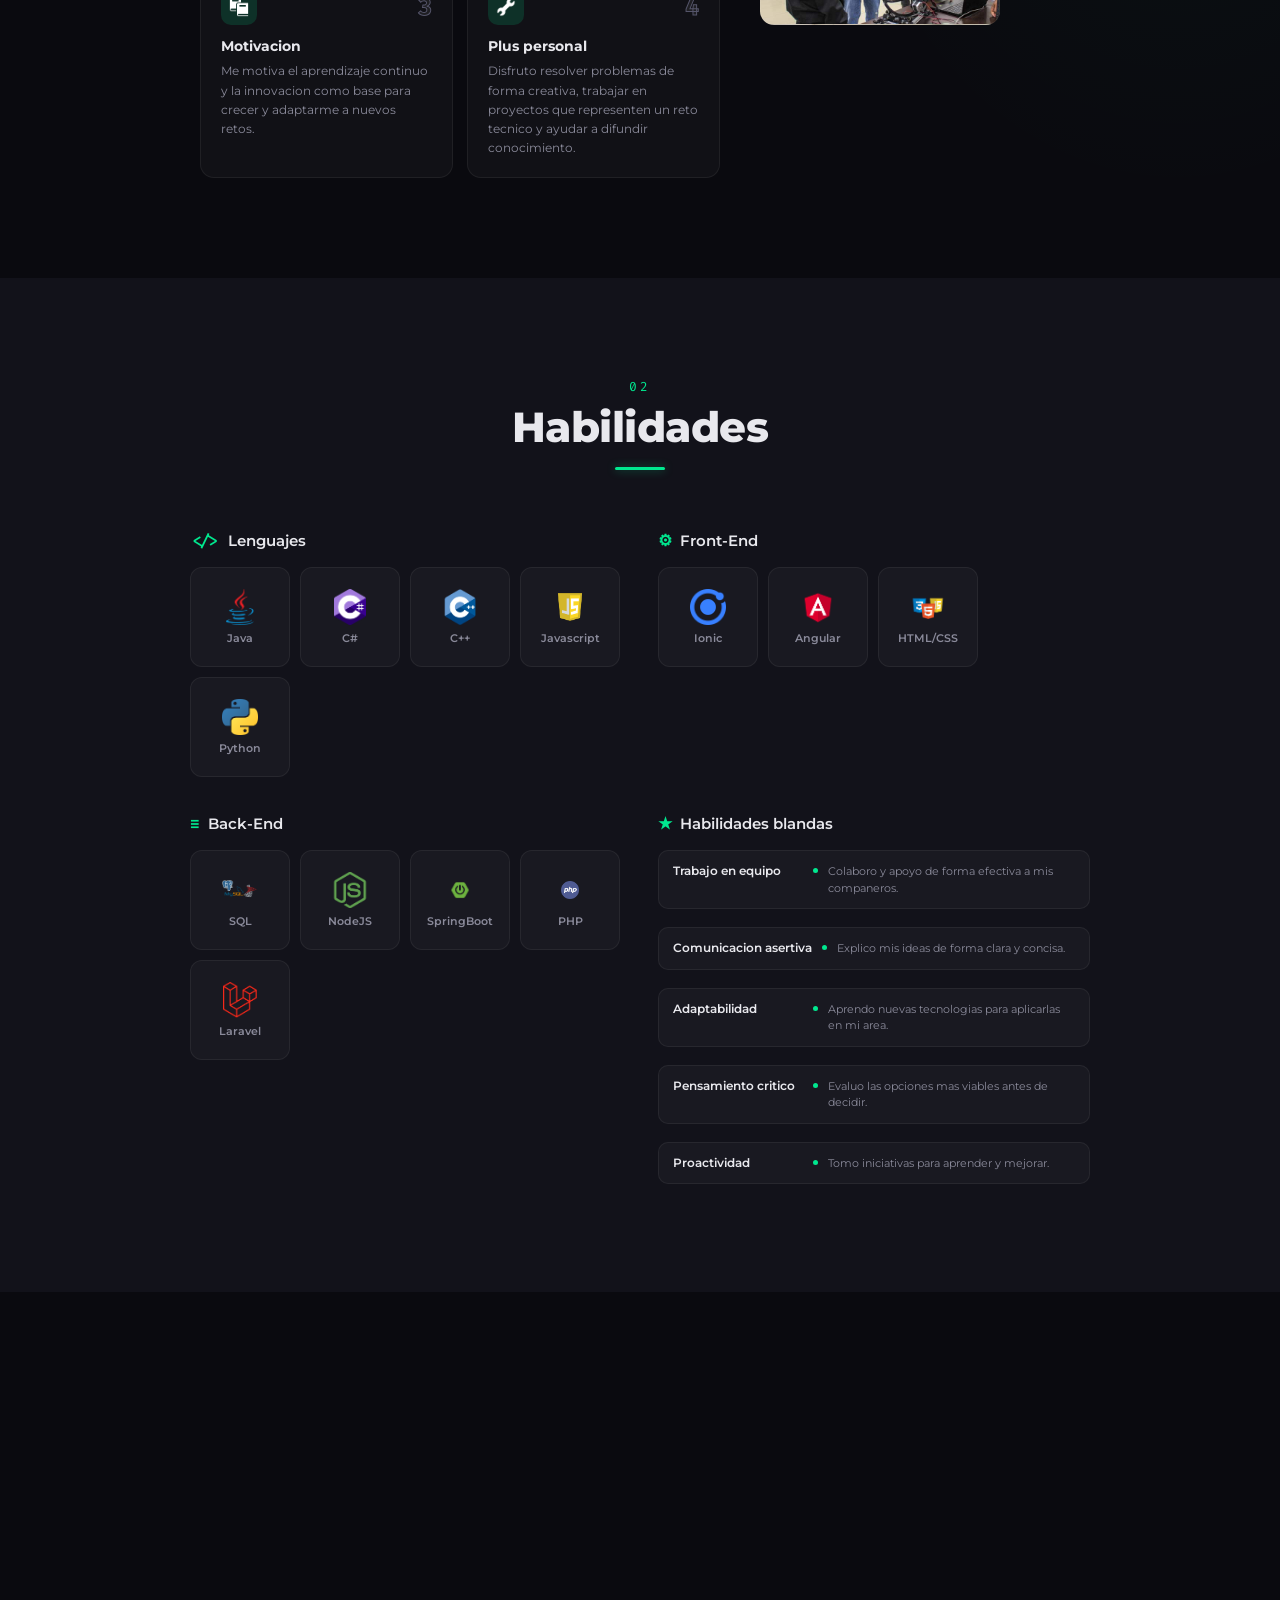
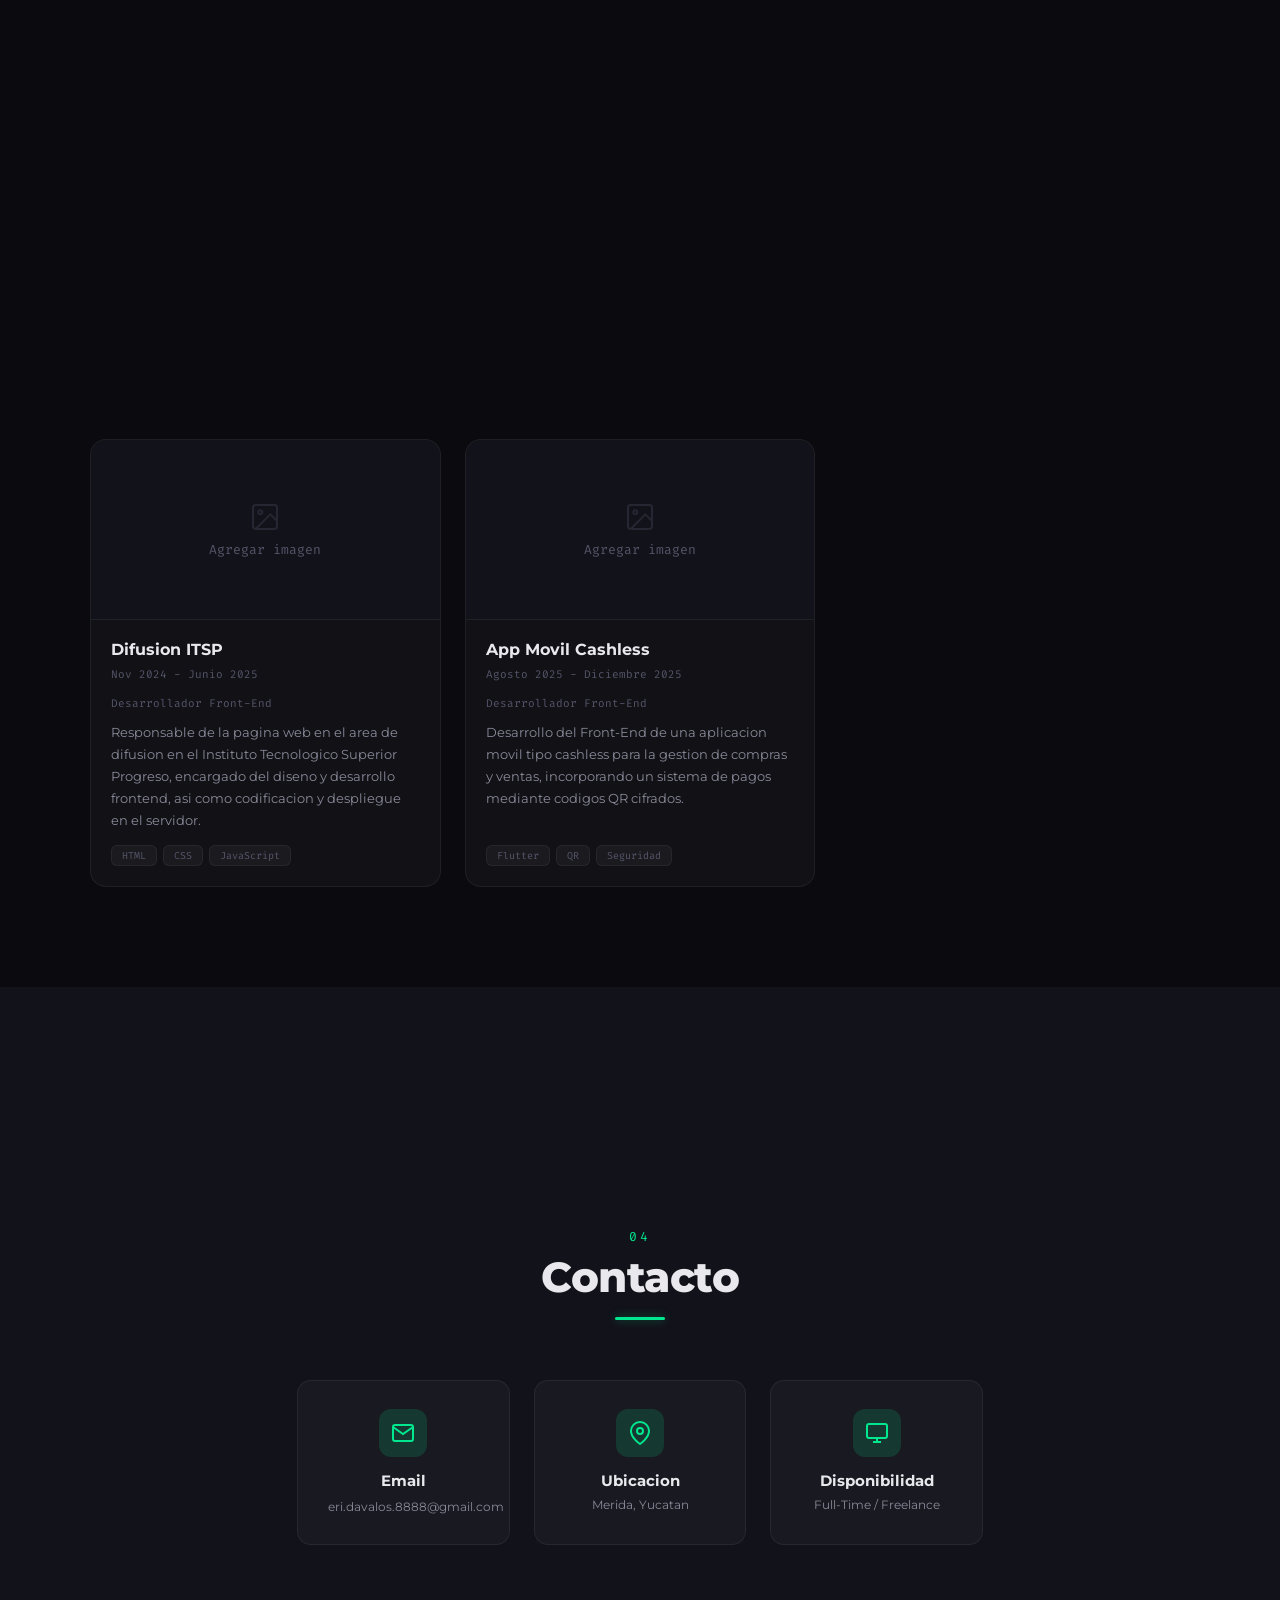
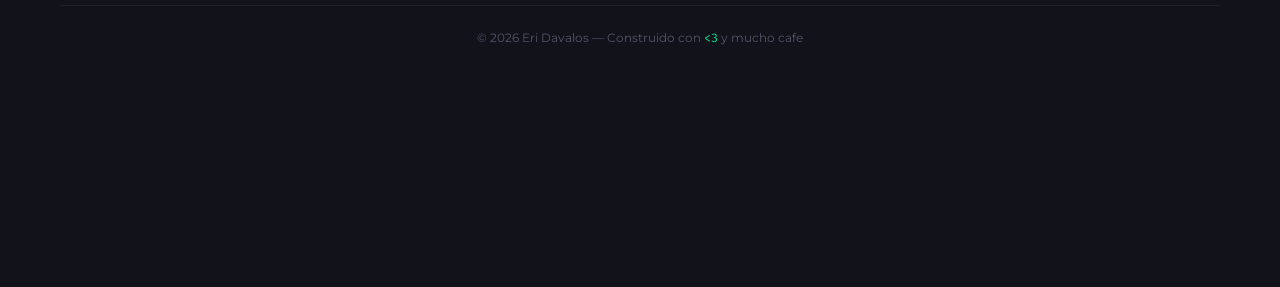
==== commit 1bc9f66e: "v8" ====
--- a/index.html
+++ b/index.html
@@ -2,203 +2,187 @@
 <html lang="es-MX">
 <head>
     <meta charset="UTF-8">
-    <meta name="viewport" content="width=device-width, initial-scale=1.0, maximum-scale=1.0, user-scalable=no">
-    <title>CV - Eri Davalos</title>
-    <link href="https://fonts.googleapis.com/css2?family=Montserrat:wght@400;600;700&display=swap" rel="stylesheet">
+    <meta name="viewport" content="width=device-width, initial-scale=1.0">
+    <title>CV - Eri Davalos | Desarrollador Full-Stack</title>
+    <link href="https://fonts.googleapis.com/css2?family=Montserrat:wght@300;400;500;600;700;800;900&family=Fira+Code:wght@300;400;500;600;700&display=swap" rel="stylesheet">
     <link rel="stylesheet" href="index.css">
 </head>
 <body>
-    <header>
+    <canvas id="matrix-canvas"></canvas>
+
+    <header id="header">
         <div class="menu">
-            <div class="profile">
-
-                <div class="profile-icon">
-                    <img src="images/me.png" alt="">
-                </div>
-                <p>Eri Davalos</p>
+            <a href="#inicio" class="profile">
+                <div class="profile-icon"><img src="images/me.png" alt="Eri Davalos"></div>
+                <p class="profile-name">Eri Davalos</p>
+            </a>
+            <ul class="menu-bar" id="menu-bar">
+                <li><a href="#inicio">Inicio</a></li>
+                <li><a href="#sobre-mi">Sobre mi</a></li>
+                <li><a href="#habilidades">Habilidades</a></li>
+                <li><a href="#proyectos">Proyectos</a></li>
+                <li><a href="#contacto">Contacto</a></li>
+            </ul>
+            <div class="menu-right">
+                <a class="download-cv" href="documents/Eri_Davalos_CV.pdf" download="Eri_Davalos_CV.pdf">
+                    <svg width="16" height="16" viewBox="0 0 24 24" fill="none" stroke="currentColor" stroke-width="2.5" stroke-linecap="round" stroke-linejoin="round"><path d="M21 15v4a2 2 0 0 1-2 2H5a2 2 0 0 1-2-2v-4"/><polyline points="7 10 12 15 17 10"/><line x1="12" y1="15" x2="12" y2="3"/></svg>
+                    <span>CV</span>
+                </a>
+                <button class="hamburger" id="hamburger" aria-label="Menu">
+                    <span></span><span></span><span></span>
+                </button>
             </div>
-
-            <ul class="menu-bar">
-                <li> <a>Inicio</a> </li>
-
-                <li> <a>Sobre mí</a> </li>
-
-                <li> <a>Habilidades</a> </li>
-
-                <li> <a>Proyectos</a> </li>
-
-                <li> <a>Contacto</a> </li>
-            </ul>
-
-            <a class="download-cv" href="documents/Eri_Davalos_CV.pdf" download="Eri_Davalos_CV.pdf">
-                <img src="images/download_icon.png" alt="">
-                <p> Descargar CV </p>
-            </a>
         </div>
     </header>
 
     <main>
-
-        <section class="banner-s section-s">
-
-            <div class="me cont">
-
-                <div class="circle-pre">
-
+        <!-- HERO -->
+        <section class="banner-s section-s" id="inicio">
+            <div class="hero-content">
+                <div class="hero-left">
+                    <div class="terminal-window reveal">
+                        <div class="terminal-bar">
+                            <span class="terminal-dot red"></span>
+                            <span class="terminal-dot yellow"></span>
+                            <span class="terminal-dot green"></span>
+                            <span class="terminal-title">terminal ~ bash</span>
+                        </div>
+                        <div class="terminal-body">
+                            <p class="terminal-line"><span class="prompt">$</span> <span class="cmd">cat</span> intro.txt</p>
+                            <p class="terminal-line output" id="welcome-text"></p>
+                        </div>
+                    </div>
+                    <h1 class="hero-name reveal" data-delay="200">
+                        <span class="hero-name-text">Eri Davalos</span>
+                        <span class="hero-name-underline"></span>
+                    </h1>
+                    <h2 class="hero-role reveal" data-delay="400">
+                        <span class="role-tag">&lt;</span>Desarrollador<span class="role-highlight">Full</span>-Stack<span class="role-tag">/&gt;</span>
+                    </h2>
+                    <p class="hero-desc reveal" data-delay="600">
+                        Interesado en ampliar mis conocimientos en programacion y explorar nuevas tecnologias.
+                        Me motiva el aprendizaje continuo, la innovacion y el desarrollo de soluciones que fortalezcan mi crecimiento profesional.
+                    </p>
+                    <div class="hero-actions reveal" data-delay="800">
+                        <a href="#proyectos" class="btn-primary"><span>Ver proyectos</span><svg width="18" height="18" viewBox="0 0 24 24" fill="none" stroke="currentColor" stroke-width="2"><line x1="5" y1="12" x2="19" y2="12"/><polyline points="12 5 19 12 12 19"/></svg></a>
+                        <a href="mailto:eri.davalos.8888@gmail.com" class="btn-secondary"><span>Contactar</span></a>
+                    </div>
+                    <div class="hero-social reveal" data-delay="1000">
+                        <a href="https://www.linkedin.com/in/eri-jair-davalos-quijano-7802a5312/" class="social-link" title="LinkedIn"><svg width="18" height="18" viewBox="0 0 24 24" fill="currentColor"><path d="M20.447 20.452h-3.554v-5.569c0-1.328-.027-3.037-1.852-3.037-1.853 0-2.136 1.445-2.136 2.939v5.667H9.351V9h3.414v1.561h.046c.477-.9 1.637-1.85 3.37-1.85 3.601 0 4.267 2.37 4.267 5.455v6.286zM5.337 7.433a2.062 2.062 0 01-2.063-2.065 2.064 2.064 0 112.063 2.065zm1.782 13.019H3.555V9h3.564v11.452zM22.225 0H1.771C.792 0 0 .774 0 1.729v20.542C0 23.227.792 24 1.771 24h20.451C23.2 24 24 23.227 24 22.271V1.729C24 .774 23.2 0 22.222 0h.003z"/></svg></a>
+                        <a href="https://github.com/EriDavalos" class="social-link" title="GitHub"><svg width="18" height="18" viewBox="0 0 24 24" fill="currentColor"><path d="M12 0c-6.626 0-12 5.373-12 12 0 5.302 3.438 9.8 8.207 11.387.599.111.793-.261.793-.577v-2.234c-3.338.726-4.033-1.416-4.033-1.416-.546-1.387-1.333-1.756-1.333-1.756-1.089-.745.083-.729.083-.729 1.205.084 1.839 1.237 1.839 1.237 1.07 1.834 2.807 1.304 3.492.997.107-.775.418-1.305.762-1.604-2.665-.305-5.467-1.334-5.467-5.931 0-1.311.469-2.381 1.236-3.221-.124-.303-.535-1.524.117-3.176 0 0 1.008-.322 3.301 1.23.957-.266 1.983-.399 3.003-.404 1.02.005 2.047.138 3.006.404 2.291-1.552 3.297-1.23 3.297-1.23.653 1.653.242 2.874.118 3.176.77.84 1.235 1.911 1.235 3.221 0 4.609-2.807 5.624-5.479 5.921.43.372.823 1.102.823 2.222v3.293c0 .319.192.694.801.576 4.765-1.589 8.199-6.086 8.199-11.386 0-6.627-5.373-12-12-12z"/></svg></a>
+                        <a href="https://www.facebook.com/eri.jair.8/" class="social-link" title="Facebook"><svg width="18" height="18" viewBox="0 0 24 24" fill="currentColor"><path d="M24 12.073c0-6.627-5.373-12-12-12s-12 5.373-12 12c0 5.99 4.388 10.954 10.125 11.854v-8.385H7.078v-3.47h3.047V9.43c0-3.007 1.792-4.669 4.533-4.669 1.312 0 2.686.235 2.686.235v2.953H15.83c-1.491 0-1.956.925-1.956 1.874v2.25h3.328l-.532 3.47h-2.796v8.385C19.612 23.027 24 18.062 24 12.073z"/></svg></a>
+                    </div>
                 </div>
-
-                <div class="title-me">
-                    <h3>Desarrollador</h3>
-                    <h4><strong>Full</strong>-Stack</h4>
-                </div>
-
-                <div class="image-pre">
-                    <img src="images/me.png" alt="">
-                </div>
-
-            </div>
-
-            <div class="desc-me cont">
-                <div class="desc-m">
-                    <h1 class="welcome" id="welcome"><<dec>¡Bienvenidos!</dec>, soy/></h1>
-                    <div class="myname">
-                        <h2>Eri Davalos</h2>
-                        <div></div>
+                <div class="hero-right reveal" data-delay="300">
+                    <div class="hero-image-wrapper">
+                        <div class="hero-image-ring"></div>
+                        <div class="hero-image-ring ring-2"></div>
+                        <div class="hero-image"><img src="images/me.png" alt="Eri Davalos"></div>
+                        <div class="code-float float-1"><span>&lt;div&gt;</span></div>
+                        <div class="code-float float-2"><span>{ }</span></div>
+                        <div class="code-float float-3"><span>npm run</span></div>
                     </div>
-                    <p>Interesado en ampliar mis conocimientos en programación y explorar nuevas tecnologías. Me motiva el aprendizaje continuo, la innovación y el desarrollo de soluciones que fortalezcan mi crecimiento profesional.</p>
-                </div>
-
-                <div class="social-red">
-                    <div class="red" style="background-image: url(images/linkedin_icon.png); transition: 0.4s cubic-bezier(0.61, -0.15, 0.26, 1.15); animation: rescale 0.4s cubic-bezier(0.61, -0.15, 0.26, 1.15) 0.2s forwards; transform: scale(0);"><a href="https://www.linkedin.com/in/eri-jair-davalos-quijano-7802a5312/"></a></div>
-                    <div class="red" style="background-image: url(images/github_icon.png); transition: 0.4s cubic-bezier(0.61, -0.15, 0.26, 1.15); animation: rescale 0.4s cubic-bezier(0.61, -0.15, 0.26, 1.15) 0.3s forwards; transform: scale(0);"><a href="https://github.com/EriDavalos"></a></div>
-                    <div class="red" style="background-image: url(images/discord_icon.png); transition: 0.4s cubic-bezier(0.61, -0.15, 0.26, 1.15); animation: rescale 0.4s cubic-bezier(0.61, -0.15, 0.26, 1.15) 0.4s forwards; transform: scale(0);"><a href=""></a></div>
-                    <div class="red" style="background-image: url(images/facebook_icon.png); transition: 0.4s cubic-bezier(0.61, -0.15, 0.26, 1.15); animation: rescale 0.4s cubic-bezier(0.61, -0.15, 0.26, 1.15) 0.5s forwards; transform: scale(0);"><a href="https://www.facebook.com/eri.jair.8/"></a></div>
-                </div>
-
-                <div class="contact-down">
-                    <a href="mailto:eri.davalos.8888@gmail.com" class="email-style">eri.davalos.8888@gmail.com</a>
-                    <p class="address">Mérida, Yuc. Temozón</p>
                 </div>
             </div>
-
-            <div class="btn-down cont">
-                <p>Mostrar más</p>
-                <img src="images/inline_end_icon.png" alt="">
+            <div class="scroll-indicator reveal" data-delay="1200">
+                <div class="mouse"><div class="mouse-wheel"></div></div>
+                <p>Scroll</p>
             </div>
-            
         </section>
 
-        <section class="aboutme-s section-s">
-
-            <div class="title-desc cont">
-
-                <div class="title-cont ">
-                    <img src="images/aboutme_icon.png" alt="">
-                    <h1>Sobre mí</h1>
+        <!-- SOBRE MI -->
+        <section class="aboutme-s section-s" id="sobre-mi">
+            <div class="section-header reveal">
+                <span class="section-number">01</span>
+                <h1>Sobre mi</h1>
+                <div class="section-line"></div>
+            </div>
+            <div class="aboutme-content">
+                <div class="aboutme-text reveal" data-delay="200">
+                    <p>Mi nombre es <strong>Eri Davalos</strong> y tengo 22 anios. Desde mi infancia he sentido una gran curiosidad por la tecnologia y las computadoras. Siempre he sido una persona creativa y observadora, lo que me ha llevado a buscar soluciones practicas a los retos que enfrento. Esta pasion me motivo a estudiar <strong>Ingenieria en Sistemas Computacionales</strong>, donde he fortalecido mis conocimientos y encontrado areas que realmente me inspiran.</p>
                 </div>
-
-                <p>Mi nombre es Eri Davalos y tengo 22 años. Desde mi infancia he sentido una gran curiosidad por la tecnología y las computadoras. Siempre he sido una persona creativa y observadora, lo que me ha llevado a buscar soluciones prácticas a los retos que enfrento. Esta pasión me motivó a estudiar Ingeniería en Sistemas Computacionales, donde he fortalecido mis conocimientos y encontrado áreas que realmente me inspiran. Me entusiasma seguir aprendiendo, explorar nuevas tecnologías y aportar valor ayudando a los demás.</p>
-
+                <div class="aptitude-demo">
+                    <div id="aptitude-cards" class="aptitude-cards"></div>
+                    <div class="img-me-cont reveal" data-delay="400">
+                        <div class="img-me1"></div>
+                        <div class="img-me2"></div>
+                    </div>
+                </div>
             </div>
-
-            <div class="aptitude-demo cont">
-
-                <div id="aptitude-cards" class="aptitude-cards">
-
-                </div>
-
-                <div class="img-me-cont">
-                    <div class="img-me1"></div>
-                    <div class="img-me2"></div>
-                </div>
-
-
-            </div>
-
         </section>
 
-        <section class="skills-s section-s">
-            
-            <div class="title-desc cont">
+        <!-- HABILIDADES -->
+        <section class="skills-s section-s" id="habilidades">
+            <div class="section-header reveal">
+                <span class="section-number">02</span>
+                <h1>Habilidades</h1>
+                <div class="section-line"></div>
+            </div>
+            <div class="skills-grid">
+                <div class="skills-category reveal" data-delay="100">
+                    <h3 class="category-title"><span class="cat-icon">&lt;/&gt;</span> Lenguajes</h3>
+                    <div class="skills" id="skills"></div>
+                </div>
+                <div class="skills-category reveal" data-delay="200">
+                    <h3 class="category-title"><span class="cat-icon">&#9881;</span> Front-End</h3>
+                    <div class="skills" id="frontend"></div>
+                </div>
+                <div class="skills-category reveal" data-delay="300">
+                    <h3 class="category-title"><span class="cat-icon">&#9776;</span> Back-End</h3>
+                    <div class="skills" id="backend"></div>
+                </div>
+                <div class="skills-category reveal" data-delay="400">
+                    <h3 class="category-title"><span class="cat-icon">&#9733;</span> Habilidades blandas</h3>
+                    <div class="skills" id="softskills"></div>
+                </div>
+            </div>
+        </section>
 
-                <div class="title-cont ">
-                    <img src="images/code_icon.png" alt="">
-                    <h1>Habilidades</h1>
+        <!-- PROYECTOS -->
+        <section class="projects-s section-s" id="proyectos">
+            <div class="section-header reveal">
+                <span class="section-number">03</span>
+                <h1>Proyectos</h1>
+                <div class="section-line"></div>
+            </div>
+            <div class="projects-grid" id="projects-grid"></div>
+        </section>
+
+        <!-- CONTACTO -->
+        <section class="contact-s section-s" id="contacto">
+            <div class="section-header reveal">
+                <span class="section-number">04</span>
+                <h1>Contacto</h1>
+                <div class="section-line"></div>
+            </div>
+            <div class="contact-content reveal" data-delay="200">
+                <div class="contact-card">
+                    <div class="contact-icon"><svg width="24" height="24" viewBox="0 0 24 24" fill="none" stroke="var(--accent)" stroke-width="2"><path d="M4 4h16c1.1 0 2 .9 2 2v12c0 1.1-.9 2-2 2H4c-1.1 0-2-.9-2-2V6c0-1.1.9-2 2-2z"/><polyline points="22,6 12,13 2,6"/></svg></div>
+                    <h3>Email</h3>
+                    <a href="mailto:eri.davalos.8888@gmail.com">eri.davalos.8888@gmail.com</a>
                 </div>
-
+                <div class="contact-card">
+                    <div class="contact-icon"><svg width="24" height="24" viewBox="0 0 24 24" fill="none" stroke="var(--accent)" stroke-width="2"><path d="M21 10c0 7-9 13-9 13s-9-6-9-13a9 9 0 0 1 18 0z"/><circle cx="12" cy="10" r="3"/></svg></div>
+                    <h3>Ubicacion</h3>
+                    <p>Merida, Yucatan</p>
+                </div>
+                <div class="contact-card">
+                    <div class="contact-icon"><svg width="24" height="24" viewBox="0 0 24 24" fill="none" stroke="var(--accent)" stroke-width="2"><rect x="2" y="3" width="20" height="14" rx="2"/><line x1="8" y1="21" x2="16" y2="21"/><line x1="12" y1="17" x2="12" y2="21"/></svg></div>
+                    <h3>Disponibilidad</h3>
+                    <p>Full-Time / Freelance</p>
+                </div>
             </div>
-
-            <div class="cont skills-cont">
-
-               <div class="skills-sub">
-                    <div class="skill-cont">
-
-                        <p class="skill-title">Lenguajes de programación</p>
-
-                        <div class="skills" id="skills">
-
-                        </div>
-
-                    </div>
-
-                    <div class="skill-cont">
-
-                        <p class="skill-title">Herramientas Front-End</p>
-
-                        <div class="skills" id="frontend">
-
-                        </div>
-
-                    </div>
-
-                </div>
-               
-                <div class="skills-sub">
-
-                    <div class="skill-cont">
-
-                        <p class="skill-title">Herramientas Back-End</p>
-
-                        <div class="skills" id="backend">
-
-                        </div>
-
-                    </div>
-
-                    <div class="skill-cont">
-
-                        <p class="skill-title">Habilidades blandas</p>
-
-                        <div class="skills" id="softskills">
-
-                        </div>
-
-                    </div>
-
-                </div>
-                
+            <div class="footer reveal" data-delay="400">
+                <p>&copy; 2026 Eri Davalos &mdash; Construido con <span class="footer-heart">&lt;3</span> y mucho cafe</p>
             </div>
-
         </section>
 
         <dialog class="certificates" id="certificates">
-
-            <div class="close-c">
-                <button id="closeCertificate" onclick="closeCerts()">✕</button>
-            </div>
-
-            <div class="image-cont">
-                <img id="img-viewer" src="" alt="">
-            </div>
-
-            <div class="images-list" id="images-list">
-                <button></button>
-            </div>
-
+            <div class="close-c"><button onclick="closeCerts()">&#10005;</button></div>
+            <div class="image-cont"><img id="img-viewer" src="" alt=""></div>
+            <div class="images-list" id="images-list"></div>
         </dialog>
-
     </main>
-    
     <script src="index.js"></script>
 </body>
 </html>
--- a/index.css
+++ b/index.css
@@ -1,936 +1,263 @@
-:root{
-    --primary-color: white;
-    --secondary-color: #47B547;
-    --thirdy-color: #1A1A1A;
-    --title: white;
-    --subtitle: #DFDFDF;
-    --inactive-text: #717171;
-    --description-text: #A1A1A1;
+:root {
+    --bg-primary: #0a0a0f;
+    --bg-secondary: #12121a;
+    --bg-card: rgba(255,255,255,0.03);
+    --bg-card-hover: rgba(255,255,255,0.06);
+    --accent: #00e88f;
+    --accent-dim: rgba(0,232,143,0.15);
+    --accent-glow: rgba(0,232,143,0.4);
+    --text-primary: #e8e8ed;
+    --text-secondary: #8a8a9a;
+    --text-muted: #55556a;
+    --border: rgba(255,255,255,0.06);
+    --glass: rgba(255,255,255,0.04);
+    --font-main: 'Montserrat', sans-serif;
+    --font-code: 'Fira Code', monospace;
 }
-*{
-    margin: 0;
-    font-family: 'Montserrat', sans-serif;
-    -webkit-tap-highlight-color: transparent;
+
+*,*::before,*::after{margin:0;padding:0;box-sizing:border-box}
+html{scroll-behavior:smooth}
+body{font-family:var(--font-main);background:var(--bg-primary);color:var(--text-primary);overflow-x:hidden;-webkit-font-smoothing:antialiased}
+
+/* MATRIX */
+#matrix-canvas{position:fixed;top:0;left:0;width:100%;height:100%;z-index:0;pointer-events:none;opacity:0.07}
+
+/* HEADER */
+header{position:fixed;top:0;left:0;width:100%;z-index:999;transition:all .4s ease}
+header.scrolled{background:rgba(10,10,15,0.9);backdrop-filter:blur(20px);border-bottom:1px solid var(--border)}
+.menu{display:flex;justify-content:space-between;align-items:center;padding:14px 40px;max-width:1400px;margin:0 auto}
+.profile{display:flex;align-items:center;gap:12px;text-decoration:none;color:inherit}
+.profile-icon{width:36px;height:36px;border-radius:50%;overflow:hidden;border:2px solid var(--accent);transition:box-shadow .3s;flex-shrink:0}
+.profile-icon:hover{box-shadow:0 0 15px var(--accent-glow)}
+.profile-icon img{width:100%;height:100%;object-fit:cover}
+.profile-name{font-weight:700;font-size:15px;letter-spacing:.5px}
+.menu-bar{display:flex;list-style:none;gap:6px}
+.menu-bar li a{text-decoration:none;color:var(--text-secondary);font-size:13px;font-weight:500;padding:8px 14px;border-radius:8px;transition:all .3s}
+.menu-bar li a:hover,.menu-bar li a.active{color:var(--text-primary);background:var(--glass)}
+.menu-right{display:flex;align-items:center;gap:12px}
+.download-cv{display:flex;align-items:center;gap:6px;padding:8px 16px;border:1.5px solid var(--accent);border-radius:8px;text-decoration:none;color:var(--accent);font-weight:600;font-size:12px;transition:all .3s}
+.download-cv:hover{background:var(--accent);color:var(--bg-primary);box-shadow:0 0 20px var(--accent-glow)}
+
+/* HAMBURGER */
+.hamburger{display:none;background:none;border:none;cursor:pointer;padding:6px;flex-direction:column;gap:5px;z-index:1001}
+.hamburger span{display:block;width:22px;height:2px;background:var(--text-primary);transition:all .3s;border-radius:2px}
+.hamburger.open span:nth-child(1){transform:rotate(45deg) translate(5px,5px)}
+.hamburger.open span:nth-child(2){opacity:0}
+.hamburger.open span:nth-child(3){transform:rotate(-45deg) translate(5px,-5px)}
+
+/* SECTIONS */
+.section-s{min-height:100vh;padding:100px 60px;position:relative;z-index:1}
+.section-header{text-align:center;margin-bottom:60px}
+.section-number{font-family:var(--font-code);font-size:13px;color:var(--accent);display:block;margin-bottom:6px;letter-spacing:3px}
+.section-header h1{font-size:clamp(28px,5vw,42px);font-weight:800;letter-spacing:-.5px;margin-bottom:14px}
+.section-line{width:50px;height:3px;background:var(--accent);margin:0 auto;border-radius:2px;box-shadow:0 0 10px var(--accent-glow)}
+
+/* HERO */
+.banner-s{display:flex;flex-direction:column;justify-content:center;align-items:center;min-height:100vh;padding-top:80px;overflow:hidden}
+.banner-s::before{content:"";position:absolute;inset:0;background:radial-gradient(ellipse at 30% 20%,rgba(0,232,143,.05) 0%,transparent 50%),radial-gradient(ellipse at 70% 80%,rgba(0,100,255,.03) 0%,transparent 50%);z-index:0}
+.hero-content{display:flex;align-items:center;justify-content:space-between;width:100%;max-width:1200px;position:relative;z-index:1;gap:50px}
+.hero-left{flex:1;max-width:580px}
+.hero-right{flex:1;display:flex;justify-content:center;align-items:center}
+
+/* Terminal */
+.terminal-window{background:var(--bg-secondary);border:1px solid var(--border);border-radius:12px;margin-bottom:28px;overflow:hidden;max-width:400px;box-shadow:0 8px 32px rgba(0,0,0,.3)}
+.terminal-bar{display:flex;align-items:center;gap:8px;padding:10px 16px;background:rgba(255,255,255,.03);border-bottom:1px solid var(--border)}
+.terminal-dot{width:10px;height:10px;border-radius:50%}
+.terminal-dot.red{background:#ff5f57}.terminal-dot.yellow{background:#febc2e}.terminal-dot.green{background:#28c840}
+.terminal-title{font-family:var(--font-code);font-size:11px;color:var(--text-muted);margin-left:8px}
+.terminal-body{padding:16px;font-family:var(--font-code);font-size:13px;line-height:1.8}
+.terminal-line{color:var(--text-secondary)}
+.terminal-line .prompt{color:var(--accent);margin-right:8px}
+.terminal-line .cmd{color:#61afef}
+.terminal-line.output{color:var(--text-primary);min-height:22px}
+.terminal-line.output::before{content:"\2192 ";color:var(--accent)}
+
+/* Hero Name */
+.hero-name{margin-bottom:10px}
+.hero-name-text{font-size:clamp(32px,6vw,52px);font-weight:800;letter-spacing:-1.5px;background:linear-gradient(135deg,var(--text-primary) 0%,var(--accent) 100%);-webkit-background-clip:text;-webkit-text-fill-color:transparent;background-clip:text}
+.hero-name-underline{display:block;width:0;height:4px;background:var(--accent);border-radius:2px;margin-top:8px;transition:width 1s cubic-bezier(.34,1.56,.64,1) .5s}
+.hero-name.revealed .hero-name-underline{width:80px}
+.hero-role{font-size:clamp(18px,3vw,28px);font-weight:600;color:var(--text-secondary);margin-bottom:20px;font-family:var(--font-code)}
+.role-tag{color:var(--text-muted)}
+.role-highlight{color:var(--accent);font-weight:800}
+.hero-desc{font-size:14px;line-height:1.8;color:var(--text-secondary);margin-bottom:30px;max-width:480px}
+.hero-actions{display:flex;gap:14px;margin-bottom:30px;flex-wrap:wrap}
+.btn-primary{display:inline-flex;align-items:center;gap:8px;padding:12px 24px;background:var(--accent);color:var(--bg-primary);text-decoration:none;font-weight:700;font-size:13px;border-radius:10px;transition:all .3s}
+.btn-primary:hover{transform:translateY(-2px);box-shadow:0 8px 25px var(--accent-glow)}
+.btn-secondary{display:inline-flex;align-items:center;gap:8px;padding:12px 24px;background:transparent;color:var(--text-primary);text-decoration:none;font-weight:600;font-size:13px;border-radius:10px;border:1.5px solid var(--border);transition:all .3s}
+.btn-secondary:hover{border-color:var(--accent);color:var(--accent);transform:translateY(-2px)}
+.hero-social{display:flex;gap:10px}
+.social-link{width:40px;height:40px;display:flex;align-items:center;justify-content:center;border:1.5px solid var(--border);border-radius:10px;color:var(--text-secondary);text-decoration:none;transition:all .3s}
+.social-link:hover{color:var(--accent);border-color:var(--accent);transform:translateY(-3px);box-shadow:0 4px 15px var(--accent-glow)}
+
+/* Hero Image */
+.hero-image-wrapper{position:relative;width:340px;height:340px;display:flex;align-items:center;justify-content:center}
+.hero-image-ring{position:absolute;width:100%;height:100%;border-radius:50%;border:1.5px solid var(--accent);opacity:.3;animation:ring-pulse 4s ease-in-out infinite}
+.ring-2{width:85%;height:85%;animation-delay:2s;border-color:rgba(0,232,143,.15)}
+@keyframes ring-pulse{0%,100%{transform:scale(1);opacity:.3}50%{transform:scale(1.05);opacity:.15}}
+.hero-image{width:250px;height:250px;border-radius:50%;overflow:hidden;border:3px solid var(--accent);box-shadow:0 0 40px var(--accent-glow),inset 0 0 40px rgba(0,0,0,.5);position:relative;z-index:2}
+.hero-image img{width:100%;height:100%;object-fit:cover}
+.code-float{position:absolute;padding:6px 14px;background:var(--bg-secondary);border:1px solid var(--border);border-radius:8px;font-family:var(--font-code);font-size:11px;color:var(--accent);z-index:3;box-shadow:0 4px 20px rgba(0,0,0,.3);white-space:nowrap}
+.float-1{top:10px;right:0;animation:float 6s ease-in-out infinite}
+.float-2{bottom:30px;left:-10px;animation:float 6s ease-in-out infinite 2s}
+.float-3{top:50%;right:-15px;animation:float 6s ease-in-out infinite 4s;font-size:10px}
+@keyframes float{0%,100%{transform:translateY(0)}50%{transform:translateY(-10px)}}
+
+/* Scroll Indicator */
+.scroll-indicator{position:absolute;bottom:30px;left:50%;transform:translateX(-50%);display:flex;flex-direction:column;align-items:center;gap:6px;z-index:2}
+.scroll-indicator p{font-size:10px;color:var(--text-muted);letter-spacing:2px;text-transform:uppercase;font-weight:500}
+.mouse{width:22px;height:34px;border:2px solid var(--text-muted);border-radius:11px;position:relative}
+.mouse-wheel{width:3px;height:7px;background:var(--accent);border-radius:2px;position:absolute;top:5px;left:50%;transform:translateX(-50%);animation:scroll-wheel 2s ease-in-out infinite}
+@keyframes scroll-wheel{0%{opacity:1;top:5px}100%{opacity:0;top:18px}}
+
+/* ABOUT ME */
+.aboutme-s{background:var(--bg-primary)}
+.aboutme-s::before{content:"";position:absolute;top:0;right:0;width:40%;height:100%;background:radial-gradient(ellipse at 80% 50%,rgba(0,232,143,.03) 0%,transparent 60%);pointer-events:none}
+.aboutme-content{max-width:1100px;margin:0 auto}
+.aboutme-text{margin-bottom:50px}
+.aboutme-text p{font-size:15px;line-height:1.9;color:var(--text-secondary);text-align:center;max-width:750px;margin:0 auto}
+.aboutme-text strong{color:var(--accent);font-weight:600}
+.aptitude-demo{display:flex;justify-content:center;gap:40px;align-items:flex-start}
+.aptitude-cards{display:grid;grid-template-columns:1fr 1fr;gap:14px;flex:1;max-width:520px}
+.aptitude-card{background:var(--bg-card);border:1px solid var(--border);border-radius:14px;padding:20px;transition:all .4s}
+.aptitude-card:hover{background:var(--bg-card-hover);border-color:rgba(0,232,143,.2);transform:translateY(-3px);box-shadow:0 8px 25px rgba(0,0,0,.2)}
+.aptitude-header{display:flex;justify-content:space-between;align-items:center;margin-bottom:12px}
+.aptitude-header div{width:36px;height:36px;border-radius:10px;background:var(--accent-dim);display:flex;align-items:center;justify-content:center}
+.aptitude-header img{width:20px;height:20px}
+.aptitude-header h1{font-family:var(--font-code);font-size:24px;font-weight:700;color:var(--border);-webkit-text-stroke:1px var(--text-muted)}
+.aptitude-h h2{color:var(--text-primary);font-size:14px;font-weight:700;margin-bottom:6px}
+.aptitude-cont p{color:var(--text-secondary);font-size:12px;line-height:1.6}
+.img-me-cont{position:relative;width:320px;height:280px;flex-shrink:0}
+.img-me1{width:240px;height:180px;background-image:url(images/pres1.jpeg);background-size:cover;background-position:center;border-radius:14px;position:absolute;top:0;right:0;border:1px solid var(--border);transition:transform .5s}
+.img-me1:hover{transform:translate(-6px,-6px) scale(1.02);z-index:2}
+.img-me2{width:240px;height:180px;background-image:url(images/pres2.jpeg);background-size:cover;background-position:center;border-radius:14px;position:absolute;bottom:0;left:0;border:1px solid var(--border);transition:transform .5s}
+.img-me2:hover{transform:translate(6px,6px) scale(1.02);z-index:2}
+
+/* SKILLS */
+.skills-s{background:var(--bg-secondary)}
+.skills-grid{display:grid;grid-template-columns:1fr 1fr;gap:36px;max-width:900px;margin:0 auto}
+.category-title{display:flex;align-items:center;gap:8px;font-size:15px;font-weight:600;margin-bottom:16px;color:var(--text-primary)}
+.cat-icon{color:var(--accent);font-size:16px;font-family:var(--font-code)}
+.skills{display:flex;flex-wrap:wrap;gap:10px}
+.skill-target{width:100px;height:100px;background:var(--bg-card);border:1px solid var(--border);border-radius:12px;display:flex;flex-direction:column;align-items:center;justify-content:center;gap:6px;cursor:pointer;transition:all .3s;position:relative}
+.skill-target:hover{border-color:rgba(0,232,143,.3);transform:translateY(-3px) scale(1.05);box-shadow:0 8px 20px rgba(0,0,0,.3);background:var(--bg-card-hover)}
+.skill-target img{width:36px;height:36px;object-fit:contain}
+.skill-target p{font-size:11px;font-weight:600;color:var(--text-secondary)}
+.skill-description{position:absolute;bottom:calc(100% + 10px);left:50%;transform:translateX(-50%) scale(.9);background:var(--bg-secondary);border:1px solid var(--border);border-radius:10px;padding:14px;width:170px;opacity:0;pointer-events:none;transition:all .3s;z-index:10;box-shadow:0 8px 25px rgba(0,0,0,.4)}
+.skill-target:hover .skill-description{opacity:1;transform:translateX(-50%) scale(1);pointer-events:auto}
+.skill-description p{font-size:12px;color:var(--text-secondary);margin-bottom:8px}
+.skill-description button{width:100%;padding:7px;background:var(--accent-dim);border:1px solid rgba(0,232,143,.2);border-radius:6px;color:var(--accent);font-size:11px;font-weight:600;cursor:pointer;transition:all .3s;font-family:var(--font-main)}
+.skill-description button:hover{background:var(--accent);color:var(--bg-primary)}
+.softskills{display:flex;align-items:flex-start;gap:10px;padding:12px 14px;background:var(--bg-card);border:1px solid var(--border);border-radius:10px;margin-bottom:8px;transition:all .3s;width:100%}
+.softskills:hover{border-color:rgba(0,232,143,.2);background:var(--bg-card-hover)}
+.softskills p:first-child{font-size:12px;font-weight:600;color:var(--text-primary);min-width:130px;flex-shrink:0}
+.softskills .dot-sep{width:5px;height:5px;background:var(--accent);border-radius:50%;margin-top:5px;flex-shrink:0}
+.softskills p:last-child{font-size:11px;color:var(--text-secondary);line-height:1.5}
+
+/* PROJECTS */
+.projects-s{background:var(--bg-primary)}
+.projects-grid{display:grid;grid-template-columns:repeat(auto-fill,minmax(340px,1fr));gap:24px;max-width:1100px;margin:0 auto}
+.project-card{background:var(--bg-card);border:1px solid var(--border);border-radius:16px;overflow:hidden;transition:all .4s;display:flex;flex-direction:column}
+.project-card:hover{border-color:rgba(0,232,143,.2);transform:translateY(-4px);box-shadow:0 12px 30px rgba(0,0,0,.25)}
+.project-image{width:100%;height:180px;background:var(--bg-secondary);display:flex;align-items:center;justify-content:center;overflow:hidden;position:relative;border-bottom:1px solid var(--border)}
+.project-image img{width:100%;height:100%;object-fit:cover}
+.project-image .placeholder{font-family:var(--font-code);font-size:13px;color:var(--text-muted);display:flex;flex-direction:column;align-items:center;gap:8px}
+.project-image .placeholder svg{opacity:.3}
+.project-body{padding:20px;flex:1;display:flex;flex-direction:column}
+.project-body h3{font-size:16px;font-weight:700;margin-bottom:8px;color:var(--text-primary)}
+.project-meta{display:flex;gap:14px;margin-bottom:10px;flex-wrap:wrap}
+.project-meta span{font-size:11px;color:var(--text-muted);font-family:var(--font-code)}
+.project-body p{font-size:13px;line-height:1.7;color:var(--text-secondary);flex:1;margin-bottom:14px}
+.project-tags{display:flex;gap:6px;flex-wrap:wrap}
+.project-tag{padding:3px 10px;background:var(--glass);border:1px solid var(--border);border-radius:6px;font-size:10px;color:var(--text-muted);font-family:var(--font-code)}
+
+/* CONTACT */
+.contact-s{background:var(--bg-secondary);display:flex;flex-direction:column;justify-content:center}
+.contact-content{display:flex;justify-content:center;gap:24px;flex-wrap:wrap;max-width:850px;margin:0 auto}
+.contact-card{background:var(--bg-card);border:1px solid var(--border);border-radius:14px;padding:28px 30px;text-align:center;flex:1;min-width:200px;max-width:260px;transition:all .4s}
+.contact-card:hover{border-color:rgba(0,232,143,.2);transform:translateY(-5px);box-shadow:0 10px 25px rgba(0,0,0,.2)}
+.contact-icon{width:48px;height:48px;background:var(--accent-dim);border-radius:12px;display:flex;align-items:center;justify-content:center;margin:0 auto 14px}
+.contact-card h3{font-size:15px;font-weight:700;margin-bottom:6px}
+.contact-card a,.contact-card p{font-size:12px;color:var(--text-secondary);text-decoration:none;line-height:1.5}
+.contact-card a:hover{color:var(--accent)}
+.footer{text-align:center;margin-top:60px;padding-top:24px;border-top:1px solid var(--border)}
+.footer p{font-size:12px;color:var(--text-muted)}
+.footer-heart{color:var(--accent);font-family:var(--font-code)}
+
+/* REVEAL */
+.reveal{opacity:0;transform:translateY(25px);transition:opacity .7s cubic-bezier(.34,1.56,.64,1),transform .7s cubic-bezier(.34,1.56,.64,1)}
+.reveal.revealed{opacity:1;transform:translateY(0)}
+
+/* DIALOG */
+.close-c{width:100%;display:flex;flex-direction:row-reverse;position:absolute}
+.close-c button{background:rgba(255,255,255,.1);border:none;color:white;font-size:22px;margin:14px;cursor:pointer;width:40px;height:40px;display:flex;align-items:center;justify-content:center;border-radius:50%;transition:background .3s}
+.close-c button:hover{background:rgba(255,255,255,.2)}
+.certificates{background:rgba(0,0,0,.92);width:100%;height:100%;padding:0;margin:0;border:none;max-width:100%;max-height:100%}
+.certificates .image-cont{width:100%;height:100%;display:flex;align-items:center;justify-content:center}
+.certificates .image-cont img{width:85%;max-width:1200px}
+.images-list{height:90px;width:100%;position:absolute;bottom:0;display:flex;align-items:center;justify-content:center;gap:6px}
+.images-list button{width:65px;height:65px;border:2px solid transparent;background-color:rgba(0,0,0,.4);background-size:contain;background-repeat:no-repeat;background-position:center;cursor:pointer;border-radius:8px;transition:border-color .3s}
+#img-viewer{touch-action:pinch-zoom}
+
+/* ============ RESPONSIVE ============ */
+@media(max-width:1024px){
+    .section-s{padding:80px 30px}
+    .hero-content{flex-direction:column-reverse;text-align:center;gap:30px}
+    .hero-left{max-width:100%}
+    .hero-desc{margin:0 auto 30px}
+    .hero-actions{justify-content:center}
+    .hero-social{justify-content:center}
+    .hero-image-wrapper{width:260px;height:260px}
+    .hero-image{width:190px;height:190px}
+    .terminal-window{max-width:100%}
+    .skills-grid{grid-template-columns:1fr 1fr;gap:24px}
+    .aptitude-demo{flex-direction:column;align-items:center}
+    .img-me-cont{width:260px;height:230px}
+    .img-me1,.img-me2{width:210px;height:160px}
+    .projects-grid{grid-template-columns:1fr 1fr}
 }
 
-body{
-    inline-size: 100%;
-    display: flex;
-    justify-content: center;
-    block-size: 100%;
-    background: #232534;
+@media(max-width:768px){
+    .menu-bar{
+        display:none;
+        position:fixed;
+        top:0;left:0;width:100%;height:100vh;
+        background:rgba(10,10,15,0.97);
+        backdrop-filter:blur(20px);
+        flex-direction:column;
+        align-items:center;
+        justify-content:center;
+        gap:10px;
+        z-index:998;
+    }
+    .menu-bar.open{display:flex}
+    .menu-bar li a{font-size:18px;padding:12px 30px}
+    .hamburger{display:flex}
+    .download-cv span{display:none}
+    .download-cv{padding:8px 10px}
+    .section-s{padding:70px 20px}
+    .hero-image-wrapper{width:200px;height:200px}
+    .hero-image{width:150px;height:150px}
+    .code-float{display:none}
+    .skills-grid{grid-template-columns:1fr;gap:20px}
+    .aptitude-cards{grid-template-columns:1fr;max-width:100%}
+    .img-me-cont{width:100%;max-width:300px;height:200px}
+    .img-me1,.img-me2{width:190px;height:140px}
+    .projects-grid{grid-template-columns:1fr}
+    .contact-content{flex-direction:column;align-items:center}
+    .contact-card{max-width:100%;width:100%}
+    .skill-target{width:85px;height:90px}
+    .skill-target p{font-size:10px}
+    .project-image{height:150px}
 }
 
-main{
-    inline-size: 100%;
-    block-size: 100%;
-}
-
-/* Animación */
-
-@keyframes typing {
-  from { inline-size: 0; }
-  to { inline-size: 100%; }
-}
-
-@keyframes blink {
-  50% { border-color: transparent; }
-}
-
-@keyframes rescale {
-  from { transform: scale(0); }
-  to { transform: scale(1); }
-}
-
-@keyframes desolve {
-  from { opacity: 0; }
-  to { opacity: 1; }
-}
-
-@keyframes slide {
-  from { inline-size: 0%; }
-  to { inline-size: 100%; }
-}
-
-
-/* Diseño general */
-
-.section-s{
-    min-block-size: 100vh;
-    padding-inline: 50px;
-    
-}
-
-.cont{
-    position: relative;
-    z-index: 1;
-}
-
-h3{
-    font-size: 4vw;
-}
-
-h4{
-    font-size: 7vw;
-    margin-inline-end: 40px;
-}
-
-strong{
-    color: var(--secondary-color);
-}
-
-.title-cont{
-    display: flex;
-    align-items: center;
-    justify-content: center;
-    color: var(--title);
-    padding-block: 20px;
-
-    img{
-        block-size: 35px;
-        margin-inline-end: 10px;
-    }
-}
-
-.title-desc{
-    color: var(--subtitle);
-    padding-block-start: 50px;
-    padding-block-end: 25px;
-
-    p{
-        letter-spacing: 1px;
-        line-height: 25px;
-        text-align: justify;
-    }
-}
-
-/* Diseño del menú de inicio */
-
-header{
-    position: fixed;
-    background-color: transparent;
-    inline-size: 100%;
-    block-size: 60px;
-    z-index: 999;
-    display: flex;
-    color: var(--primary-color);
-}
-
-.menu{
-    display: flex;
-    inline-size: 100%;
-    justify-content: space-between;
-    align-items: center;
-    padding-inline: 50px;
-}
-
-.profile{
-    display: flex;
-    align-items: center;
-}
-
-.profile-icon{
-    block-size: 35px;
-    inline-size: 35px;
-    background: white;
-    border-radius: 50%;
-    display: flex;
-    align-items: center;
-    justify-content: center;
-    margin-inline-end: 15px;
-}
-
-.profile-icon img{
-    block-size: 100%;
-}
-
-ul {
-  list-style-type: none;
-  block-size: 100%;
-}
-
-ul li{
-    cursor: pointer;
-    margin-inline: 10px;
-    font-weight: 600;
-    color: var(--inactive-text);
-    transition: 0.3s;
-}
-
-ul li:hover{
-    color: var(--primary-color);
-}
-
-.menu-bar{
-    display: flex;
-    align-items: center;
-}
-
-.download-cv{
-    block-size: 40px;
-    inline-size: 180px;
-    display: flex;
-    align-items: center;
-    border-style: solid;
-    border-radius: 15px;
-    max-block-size: 35px;
-    justify-content: center;
-    border-width: 2px;
-    cursor: pointer;
-    transition: 0.3s;
-    font-weight: 600;
-    border-color: white;
-    
-    p{
-        color: white;
-        text-decoration: underline;
-    }
-}
-
-.download-cv:hover{
-    background: var(--secondary-color);
-    border-color: transparent;
-}
-
-.download-cv img{
-    block-size: 25px;
-    margin-inline-end: 10px;
-}
-
-/* Diseño de banner */
-
-.banner-s::before{
-    content: "";
-    position: absolute;
-    inset: 0;
-    background-color: rgba(35, 37, 52, 0.96);
-    z-index: 0;
-}
-
-.banner-s{
-    background: url(/images/background1.jpg);
-    background-size: cover;
-    overflow: hidden;
-    position: relative;
-    display: flex;
-    flex-direction: row-reverse;
-}
-
-.image-pre img{
-    inline-size: 100%;
-
-    transition: 1s cubic-bezier(0.61, -0.15, 0.26, 1.15);
-    animation: desolve 1s cubic-bezier(0.61, -0.15, 0.26, 1.15) forwards;
-    opacity: 0;
-}
-
-.image-pre{
-    inline-size: 650px;
-    block-size: 650px;
-    border-radius: 50%;
-    z-index: 1;
-}
-
-.circle-pre{
-    inline-size: 650px;
-    block-size: 650px;
-    background: var(--thirdy-color);
-    opacity: 0.6;
-    border-radius: 505%;
-    position: absolute;
-
-    animation: rescale 1s cubic-bezier(0.61, -0.15, 0.26, 1.15) forwards;
-    transform: scale(0);
-}
-
-.title-me{
-    position: absolute;
-    max-inline-size: 1700px;
-    inline-size: 100%;
-    display: flex;
-    flex-direction: column;
-    align-items: flex-end;
-    color: white;
-
-    transition: 1s cubic-bezier(0.61, -0.15, 0.26, 1.15);
-    animation: rescale 1s cubic-bezier(0.61, -0.15, 0.26, 1.15) 0.5s forwards;
-    transform: scale(0);
-}
-
-.me{
-    inline-size: 100%;
-    display: flex;
-    justify-content: center;
-    align-items: center;
-    inset-block-end: 20%;
-    transform: translate(0, 5vh);
-    position: relative;
-}
-
-.welcome{
-    overflow: hidden;     
-    white-space: nowrap;        
-    border-inline-end: 3px solid var(--description-text); 
-    inline-size: max-content;                  
-    animation: blink 0.7s step-end infinite;
-}
-
-dec{
-    color: var(--secondary-color);
-}
-
-.myname{
-    position: relative;
-    margin-block-end: 20px;
-
-    transition: 1s cubic-bezier(0.61, -0.15, 0.26, 1.15);
-    animation: desolve 1s cubic-bezier(0.61, -0.15, 0.26, 1.15) forwards;
-    opacity: 0;
-}
-
-.myname div{
-    inline-size: 40%;
-    block-size: 100%;
-    position: absolute;
-    margin-block-start: 1px;
-    border-block-start-style: solid;
-    color: var(--secondary-color);
-    border-width: 5px;
-}
-
-.desc-me{
-    position: absolute;
-    max-inline-size: 37vw;
-    inset-inline-start: 0;
-    margin-inline-start: 50px;
-    block-size: 100%;
-    display: flex;
-    flex-direction: column;
-    justify-content: space-between;
-}
-
-.desc-me h1{
-    font-weight: 100;
-    color: var(--inactive-text);
-    font-size: 2.5vw;
-}
-
-.desc-me h2{
-    color: var(--title);
-    font-size: 5vw;
-}
-
-.desc-me p{
-    color: var(--description-text);
-    text-align: justify;
-    letter-spacing: 1px;
-    line-height: 35px;
-    font-size: 1.3vw;
-    font-weight: 100;
-
-    transition: 1s cubic-bezier(0.61, -0.15, 0.26, 1.15);
-    animation: desolve 1s cubic-bezier(0.61, -0.15, 0.26, 1.15) forwards;
-    opacity: 0;
-}
-
-.desc-m{
-    margin-block-start: 120px;
-}
-
-.social-red{
-    display: flex;
-    margin-block: 20px;
-}
-
-.red{
-    inline-size: 50px;
-    block-size: 50px;
-    position: relative;
-    background-size: 30px;
-    background-repeat: no-repeat;
-    background-position: center;
-    border-style: solid;
-    border-radius: 50%;
-    color: #979797;
-    border-width: 1px;
-    margin-inline: 10px;
-    transition: 0.3s;
-}
-
-.red:hover{
-    color: transparent;
-    background-color: var(--secondary-color);
-    box-shadow: var(--secondary-color) 0 0 16px 0px;
-}
-
-.red a{
-    inline-size: 50px;
-    block-size: 50px;
-    position: absolute;
-}
-
-.contact-down{
-    margin-block-end: 20px;
-}
-
-.contact-down p{
-    font-size: 1vw;
-}
-
-.email-style{
-    color: var(--secondary-color);
-    font-size: 20px;
-    font-weight: 600;
-
-    transition: 1s cubic-bezier(0.61, -0.15, 0.26, 1.15);
-    animation: desolve 1s cubic-bezier(0.61, -0.15, 0.26, 1.15) forwards;
-    opacity: 0;
-}
-
-.btn-down{
-    position: absolute;
-    inset-block-end: 0;
-    inset-inline-end: 0;
-    margin-inline-end: 50px;
-    margin-block-end: 20px;
-    color: var(--secondary-color);
-    font-weight: 600;
-    block-size: 50px;
-    cursor: pointer;
-    display: flex;
-    align-items: center;
-    user-select: none;
-    
-}
-
-.btn-down:hover img{
-    transform: rotateZ(90deg);
-}
-
-.btn-down img{
-    margin-inline-start: 5px;
-    block-size: 25px;
-
-    transform: rotateZ(0deg);
-    transition: 1s cubic-bezier(0.61, -0.15, 0.26, 1.15);
-}
-
-/* Diseño de la sección sobre mí  */
-
-.aboutme-s::before{
-    content: "";
-    position: absolute;
-    inset: 0;
-    background-image: url(images/background.jpg);
-    z-index: 0;
-    opacity: 0.35;
-    background-size: 1000px;
-    inline-size: 50%;
-    inset-inline-start: 50%;
-}
-
-.aboutme-s{
-    background: var(--thirdy-color);
-    position: relative;
-}
-
-.aptitude-demo{
-    display: flex;
-    justify-content: center;
-}
-
-.aptitude-cards{
-    display: flex;
-    flex-wrap: wrap;
-    inline-size: 55%;
-    max-inline-size: 620px;
-}
-
-.aptitude-card{
-    background: rgb(51 52 62 / 30%);
-    max-inline-size: 280px;
-    border-radius: 20px;
-    margin: 20px 10px;
-}
-
-.aptitude-h{
-    padding: 20px;
-}
-
-.aptitude-header{
-    display: flex;
-    justify-content: space-between;
-    block-size: 50px;
-    align-items: center;
-}
-
-.aptitude-header div{
-    block-size: 45px;
-    inline-size: 45px;
-    border-radius: 50%;
-    background: var(--secondary-color);
-    display: flex;
-    align-items: center;
-    justify-content: center;
-}
-
-.aptitude-header h1{
-    color: transparent;
-    -webkit-text-stroke: 3px white;
-    font-size: 45px;
-}
-
-.aptitude-header img{
-    block-size: 25px;
-}
-
-.aptitude-cont{
-    padding: 0px 20px 20px 20px;
-    text-align: justify;
-}
-
-.aptitude-h h2{
-    color: var(--title);
-    margin-block-start: 10px;
-}
-
-.aptitude-cont p{
-    color: var(--description-text);
-}
-
-.img-me-cont{
-    inline-size: 45%;
-    max-inline-size: 515px;
-    block-size: 440px;
-    position: relative;
-    margin-block: auto;
-
-    .img-me1{
-        background-image: url(images/pres1.jpeg);
-        inline-size: 330px;
-        block-size: 260px;
-        position: absolute;
-        background-size: cover;
-        background-position: center;
-        border-radius: 15px;
-        inset-inline-end: 0;
-    }
-
-    .img-me2{
-        background-image: url(images/pres2.jpeg);
-        inline-size: 330px;
-        block-size: 260px;
-        position: absolute;
-        background-size: cover;
-        background-position: center;
-        border-radius: 15px;
-        inset-block-end: 0;
-    }
-}
-
-/* Diseño de habilidades */
-
-.skills-s::before{
-    content: "";
-    position: absolute;
-    inset: 0;
-    background-image: url(images/background.jpg);
-    z-index: 0;
-    opacity: 0.35;
-    background-size: 1000px;
-    inline-size: 50%;
-    opacity: 0.35;
-}
-
-.skills-s::after{
-    content: "";
-    position: absolute;
-    inset: 0;
-    background-image: url(images/background2.jpg);
-    z-index: 0;
-    opacity: 0.04;
-    background-size: cover;
-    inline-size: 50%;
-    inset-inline-start: 50%;
-}
-
-.skills-s{
-    background-color: #232534;
-    position: relative;
-}
-
-.skills-cont{
-    block-size: 100%;
-    display: flex;
-    flex-wrap: wrap;
-}
-
-.skills-sub{
-    inline-size: 50%;
-}
-
-.skill-cont{
-    color: var(--subtitle);
-    font-size: 25px;
-    font-weight: bold;
-    margin-block-start: 25px;
-}
-
-.skills{
-    display: flex;
-    flex-wrap: wrap;
-}
-
-.skill-target{
-    inline-size: 120px;
-    block-size: 115px;
-    background: var(--thirdy-color);
-    border-radius: 15px;
-    border-color: #2E2E2E;
-    border-width: 2px;
-    border-style: solid;
-    box-shadow: #0000003d 0px 10px 12px;
-    margin: 20px 20px 20px 0;
-    display: flex;
-    flex-direction: column;
-    align-items: center;
-    justify-content: space-between;
-    cursor: pointer;
-    transition: 0.3s;
-    position: relative;
-
-    img{
-        block-size: 50%;
-        display: flex;
-        padding: 10px 10px 0px 10px;
-    }
-
-    p{
-        block-size: 50%;
-        display: flex;
-        align-items: center;
-        font-weight: bold;
-        font-size: 18px;
-    }
-}
-
-.skill-target:hover{
-    background: #2D2D2D;
-
-    .skill-description{
-        opacity: 1;
-        animation: rescale 0.3s cubic-bezier(0.61, -0.15, 0.26, 1.15) forwards;
-    }
-}
-
-.skill-description{
-    position: absolute;
-    background: #292929;
-    inset-inline-end: -155px;
-    inset-block-start: -70px;
-    z-index: 2;
-    inline-size: 150px;
-    border-radius: 20px 20px 20px 0px;
-    padding: 20px 20px 10px 20px;
-    box-shadow: #0000004f 5px 5px 15px;
-    animation: re;
-    opacity: 0;
-    transform: scale(0);
-
-    p{
-        font-size: 15px;
-        font-weight: normal;
-        text-align: justify;
-    }
-
-    button{
-        inline-size: 100%;
-        background: transparent;
-        color: var(--secondary-color);
-        border-style: none;
-        font-size: 15px;
-        cursor: pointer;
-        font-weight: bold;
-    }
-}
-
-.softskills{
-
-    font-size: 15px;
-    display: flex;
-    align-items: center;
-    margin-block-start: 20px;
-
-    div{
-        inline-size: 40px;
-        block-size: 40px;
-        background: url(images/inline_end_icon.png);
-        background-position: center;
-        background-size: cover;
-        margin-inline: 5px;
-    }
-
-}
-
-/* ----- Estilos para los certificados ----- */
-
-.close-c{
-    inline-size: 100%;
-    display: flex;
-    flex-direction: row-reverse;
-    position: absolute;
-
-    button{
-        background: transparent;
-        border-style: none;
-        color: white;
-        font-size: 28px;
-        margin: 12px;
-        cursor: pointer;
-        padding: 5px;
-        inline-size: 50px;
-        block-size: 50px;
-        display: flex;
-        align-items: center;
-        justify-content: center;
-        border-radius: 50%;
-    }
-}
-
-.certificates{
-    background: #00000094;
-    inline-size: 100%;
-    block-size: 100%;
-    padding: 0;
-    margin: 0;
-    border-style: none;
-    max-inline-size: 100%;
-    max-block-size: 100%;
-
-    .image-cont{
-
-        inline-size: 100%;
-        block-size: 100%;
-        display: flex;
-        align-items: center;
-        justify-content: center;
-
-        img{
-            inline-size: 85%;
-            max-inline-size: 1200px;
-        }
-    }
-}
-
-.images-list{
-    block-size: 100px;
-    inline-size: 100%;
-    inset-block-end: 0;
-    display: flex;
-    position: absolute;
-    align-items: center;
-    justify-content: center;
-
-    button{
-        block-size: 70px;
-        inline-size: 70px;
-        border-style: solid;
-        border-color: #ffffff00;
-        background-color: rgba(0, 0, 0, 0.2);
-        background-size: contain;
-        cursor: pointer;
-    }
-}
-
-#img-viewer {
-  touch-action: pinch-zoom;
-}
-
-/* Sección de proyectos */
-
-.projects-s{
-    background-color: #1A1A1A;
-}
-
-@media (max-width: 1200px) {
-    .aptitude-demo{
-        flex-direction: column-reverse;
-        align-items: center;
-    }
-}
-
-@media (max-width: 1150px) {
-    .menu-bar{
-        display: none;
-    }
-
-    .banner-s{
-        flex-direction: column;
-    }
-
-    .title-me{
-        margin-block-end: 35%;
-    }
-
-    .circle-pre{
-        inline-size: 85%;
-        aspect-ratio: 1 / 1;
-        block-size: auto;
-        margin-inline-end: 35%;
-    }
-
-    .image-pre{
-        inline-size: 58%;
-        block-size: auto;
-        margin-inline-end: 35%;
-    }
-
-    .desc-m{
-        margin-block-start: 50px;
-    }
-
-    .desc-me{
-        position: relative;
-        margin: 0;
-        max-inline-size: unset;
-    }
-
-    .skills-cont{
-        inline-size: 100%;
-    }
-}
-
-@media (max-width: 500px) {
-
-    .desc-me{
-
-        h1{
-            font-size: 5vw;
-        }
-
-        h2{
-            font-size: 8vw;
-        }
-
-        p{
-            font-size: 3.5vw;
-            line-height: 28px;
-        }
-    }
-
-    .title-me{
-        inline-size: 100%;
-
-        h3{
-            font-size: 4vw;
-        }
-
-        h4{
-            font-size: 8vw;
-        }
-    }
-
-    .title-desc{
-
-        padding-block-start: 15px;
-        font-size: 15px;
-
-        p{
-            font-size: 14px;
-            
-        }
-    }
-
-    .address{
-        font-size: 2.5vw !important;
-    }
-
-    .email-style{
-        font-size: 15px;
-    }
-
-    .section-s{
-        padding-inline: 25px;
-    }
-
-    .red{
-        inline-size: 40px;
-        block-size: 40px;
-
-        a{
-            inline-size: 40px;
-            block-size: 40px;
-        }
-    }
-
-    .title-cont{
-        font-size: 12px;
-    }
-
-    .img-me-cont{
-        block-size: 315px;
-
-        .img-me1{
-            inline-size: 245px;
-            block-size: 180px;
-        }
-
-        .img-me2{
-            inline-size: 245px;
-            block-size: 180px;
-        }
-    }
-
-    .aptitude-cards{
-        inline-size: 100%;
-        justify-content: center;
-    }
-
-    .aptitude-card{
-        max-inline-size: none;
-    }
-
-    .aptitude-h{
-        display: flex;
-
-        h2{
-            font-size: 16px;
-            margin: 0;
-            display: flex;
-            align-items: center;
-        }
-    }
-
-    .aptitude-header{
-        flex-direction: row-reverse;
-
-        div{
-            margin-inline-end: 20px;
-        }
-
-        h1{
-            inline-size: 40px;
-            display: none;
-        }
-    }
-
-    .aptitude-cont{
-        p{
-            font-size: 15px;
-        }
-    }
-
-    .skill-target{
-        inline-size: 95px;
-        block-size: 100px;
-
-        p{
-            font-size: 14px;
-        }
-    }
-
-    .skill-title{
-        font-size: 18px;
-    }
-
+@media(max-width:480px){
+    .menu{padding:12px 16px}
+    .profile-name{font-size:13px}
+    .hero-image-wrapper{width:180px;height:180px}
+    .hero-image{width:130px;height:130px}
+    .terminal-window{font-size:11px}
+    .skill-target{width:75px;height:80px}
+    .skill-target img{width:30px;height:30px}
+    .project-image{height:130px}
 }
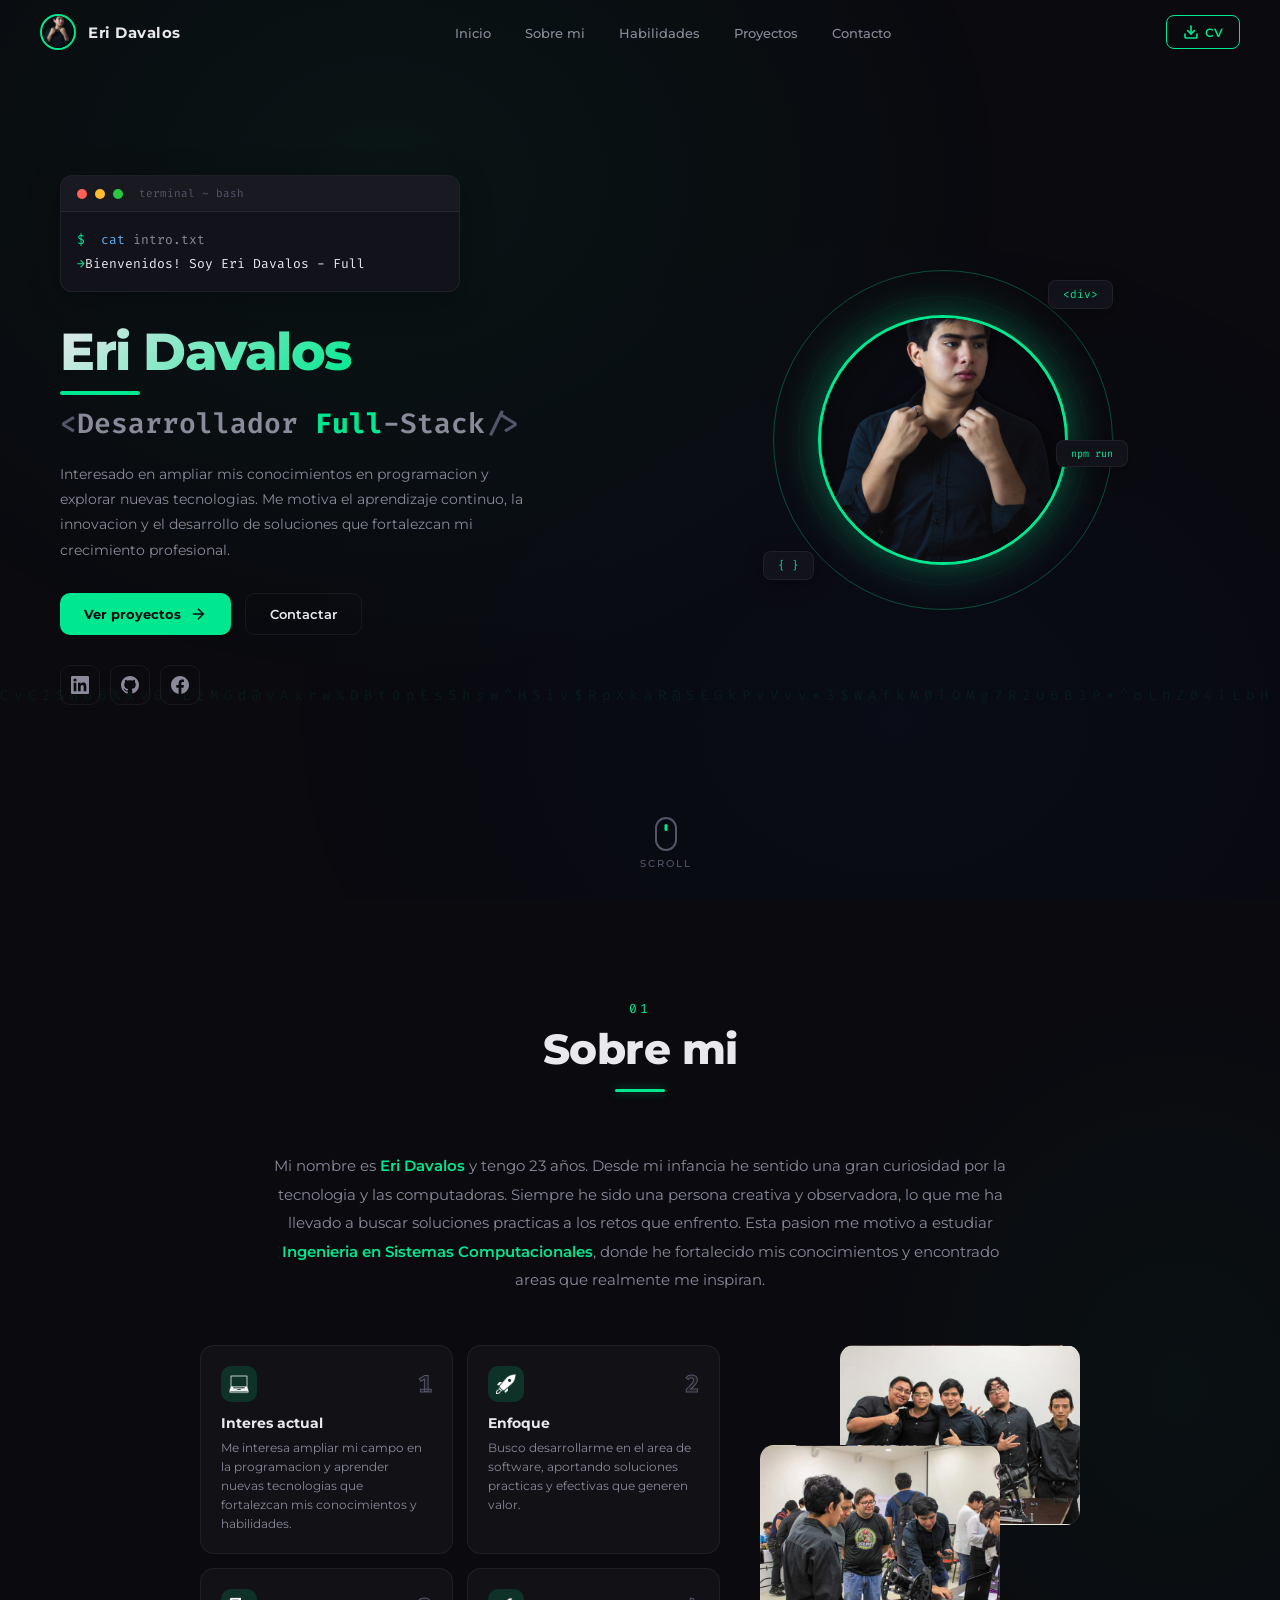
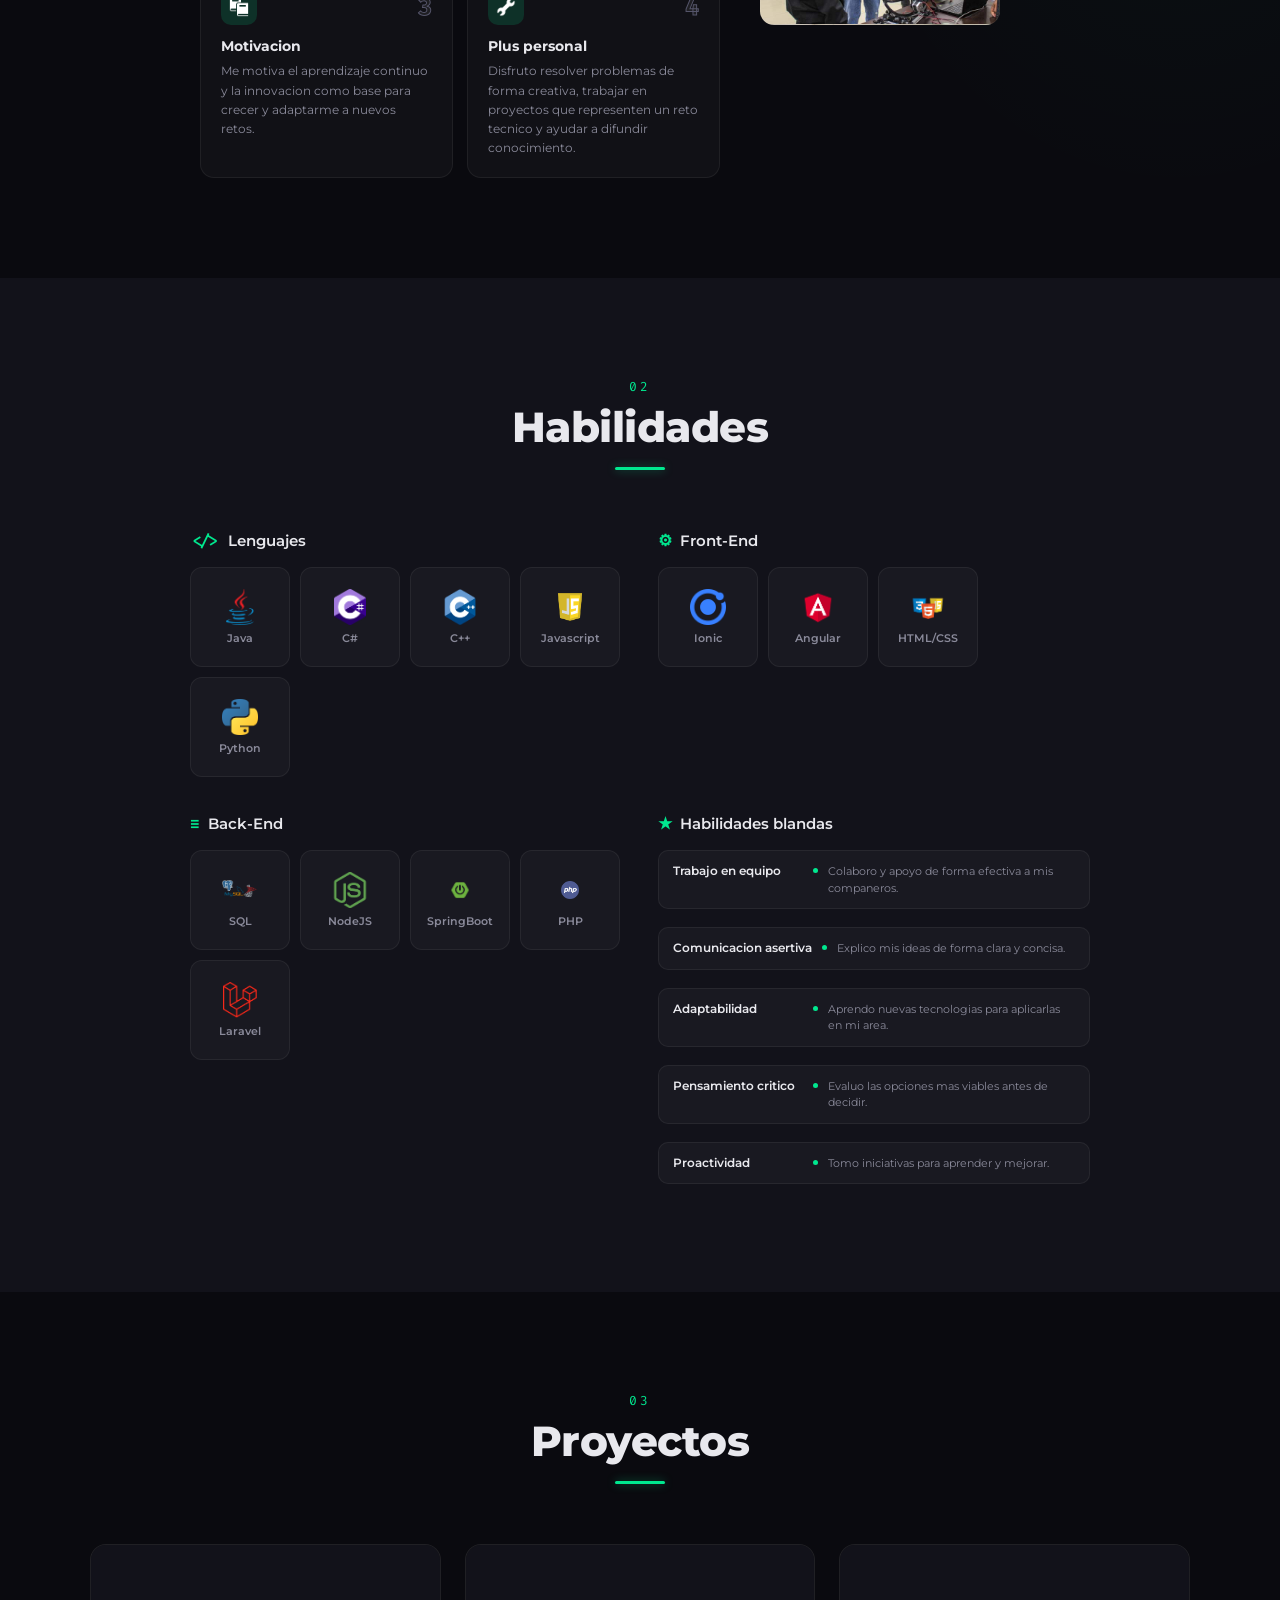
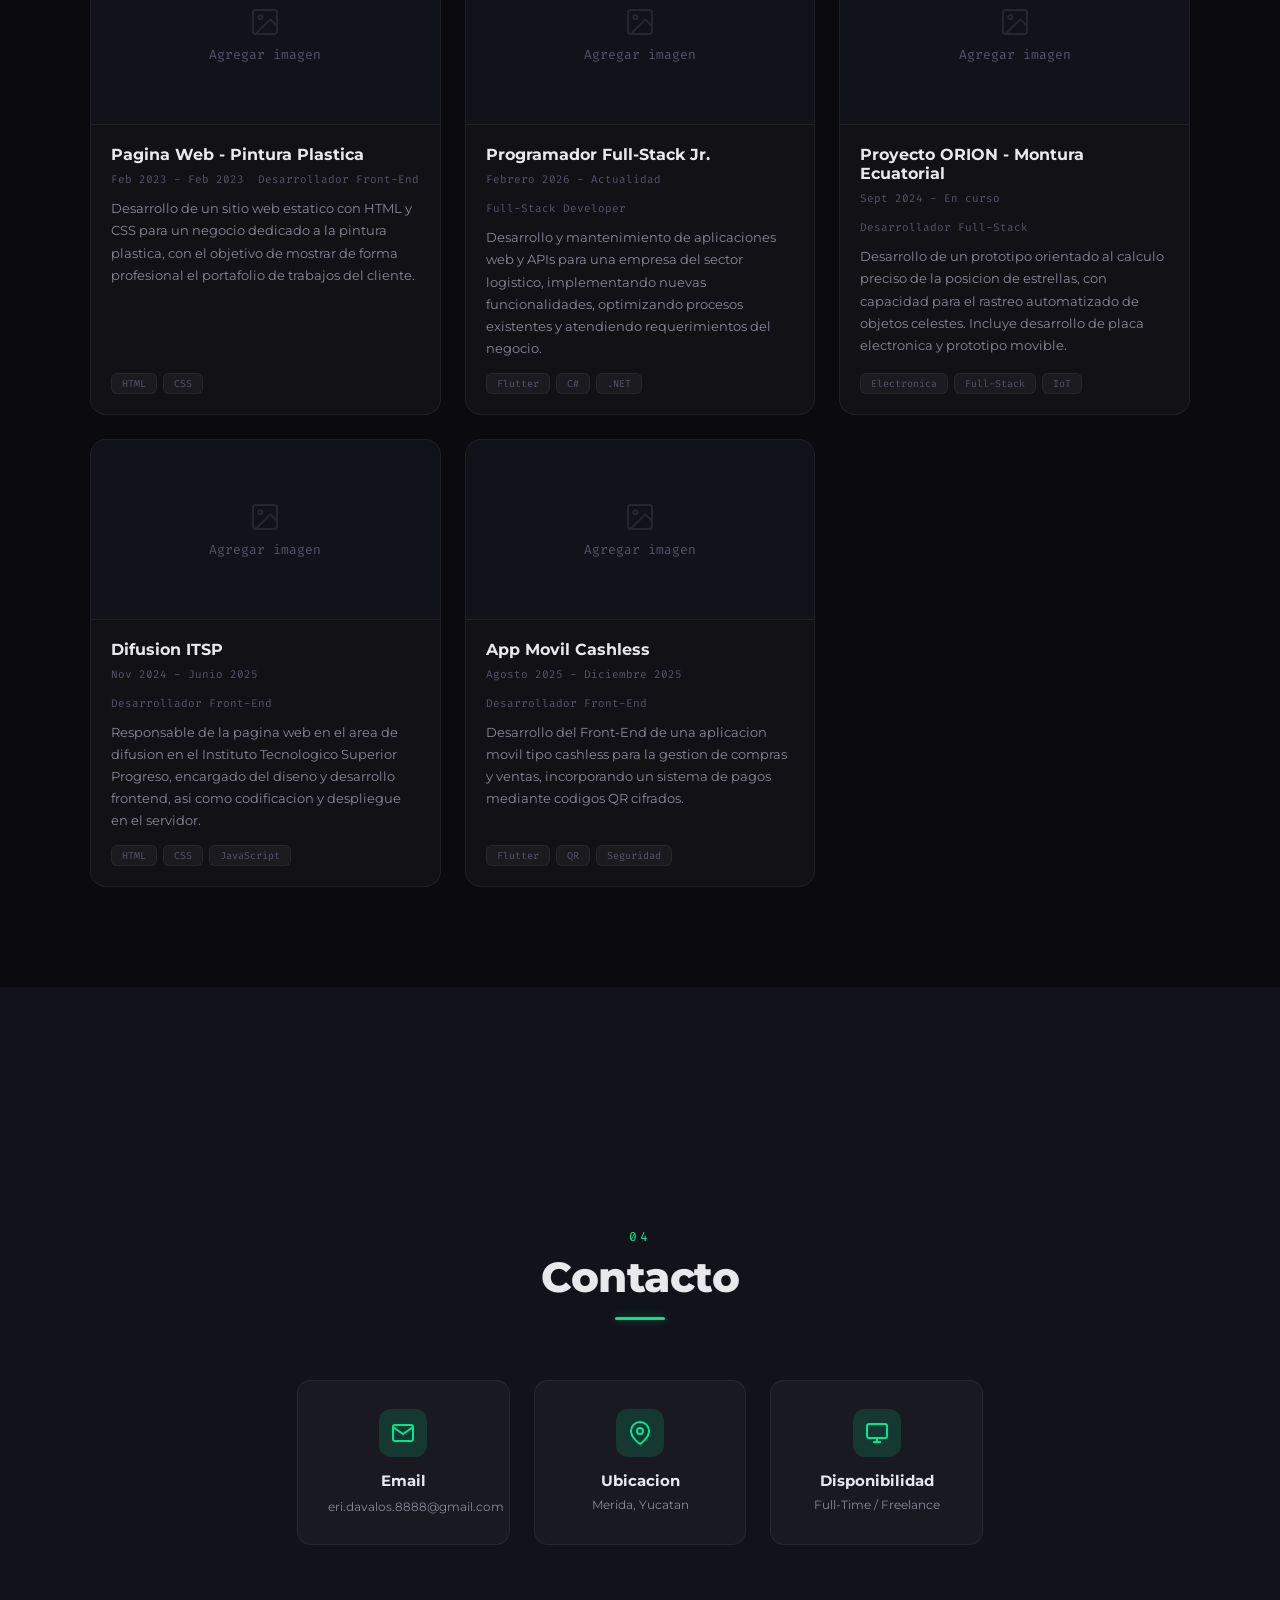
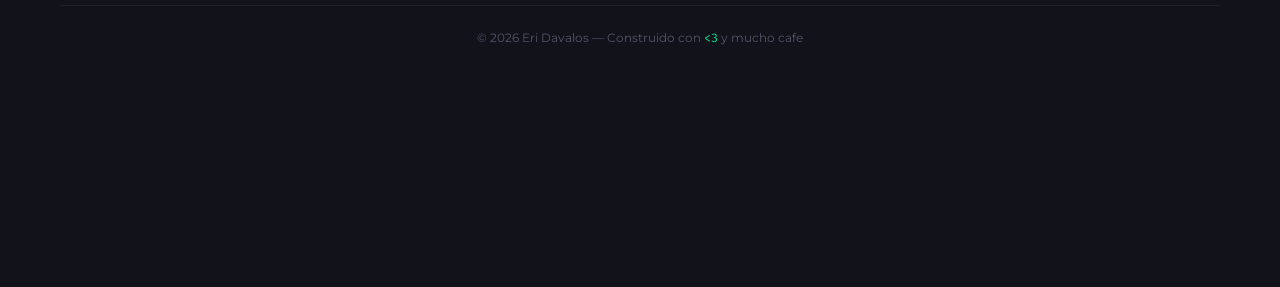
==== commit ecebef5c: "v8a" ====
--- a/index.html
+++ b/index.html
@@ -57,7 +57,7 @@
                         <span class="hero-name-underline"></span>
                     </h1>
                     <h2 class="hero-role reveal" data-delay="400">
-                        <span class="role-tag">&lt;</span>Desarrollador<span class="role-highlight">Full</span>-Stack<span class="role-tag">/&gt;</span>
+                        <span class="role-tag">&lt;</span>Desarrollador<span class="role-highlight"> Full</span>-Stack<span class="role-tag">/&gt;</span>
                     </h2>
                     <p class="hero-desc reveal" data-delay="600">
                         Interesado en ampliar mis conocimientos en programacion y explorar nuevas tecnologias.
@@ -99,7 +99,7 @@
             </div>
             <div class="aboutme-content">
                 <div class="aboutme-text reveal" data-delay="200">
-                    <p>Mi nombre es <strong>Eri Davalos</strong> y tengo 22 anios. Desde mi infancia he sentido una gran curiosidad por la tecnologia y las computadoras. Siempre he sido una persona creativa y observadora, lo que me ha llevado a buscar soluciones practicas a los retos que enfrento. Esta pasion me motivo a estudiar <strong>Ingenieria en Sistemas Computacionales</strong>, donde he fortalecido mis conocimientos y encontrado areas que realmente me inspiran.</p>
+                    <p>Mi nombre es <strong>Eri Davalos</strong> y tengo 23 años. Desde mi infancia he sentido una gran curiosidad por la tecnologia y las computadoras. Siempre he sido una persona creativa y observadora, lo que me ha llevado a buscar soluciones practicas a los retos que enfrento. Esta pasion me motivo a estudiar <strong>Ingenieria en Sistemas Computacionales</strong>, donde he fortalecido mis conocimientos y encontrado areas que realmente me inspiran.</p>
                 </div>
                 <div class="aptitude-demo">
                     <div id="aptitude-cards" class="aptitude-cards"></div>
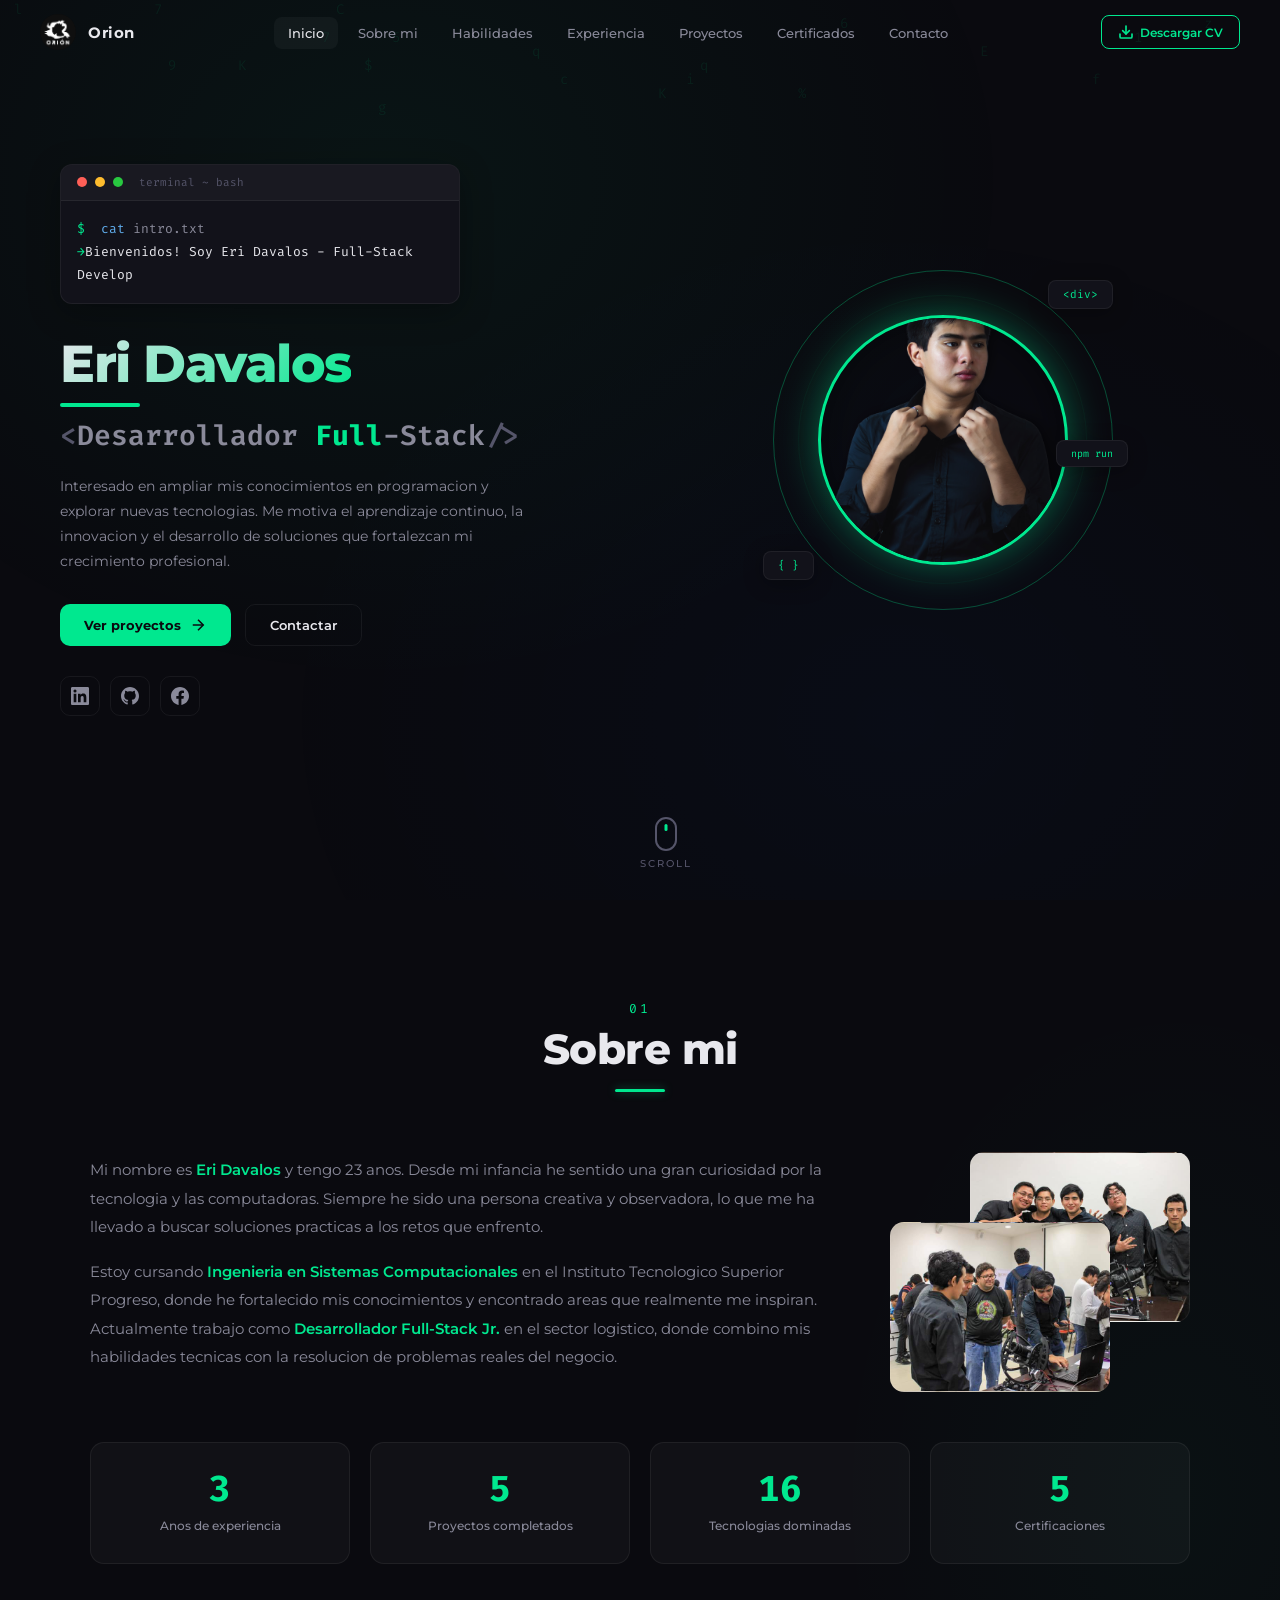
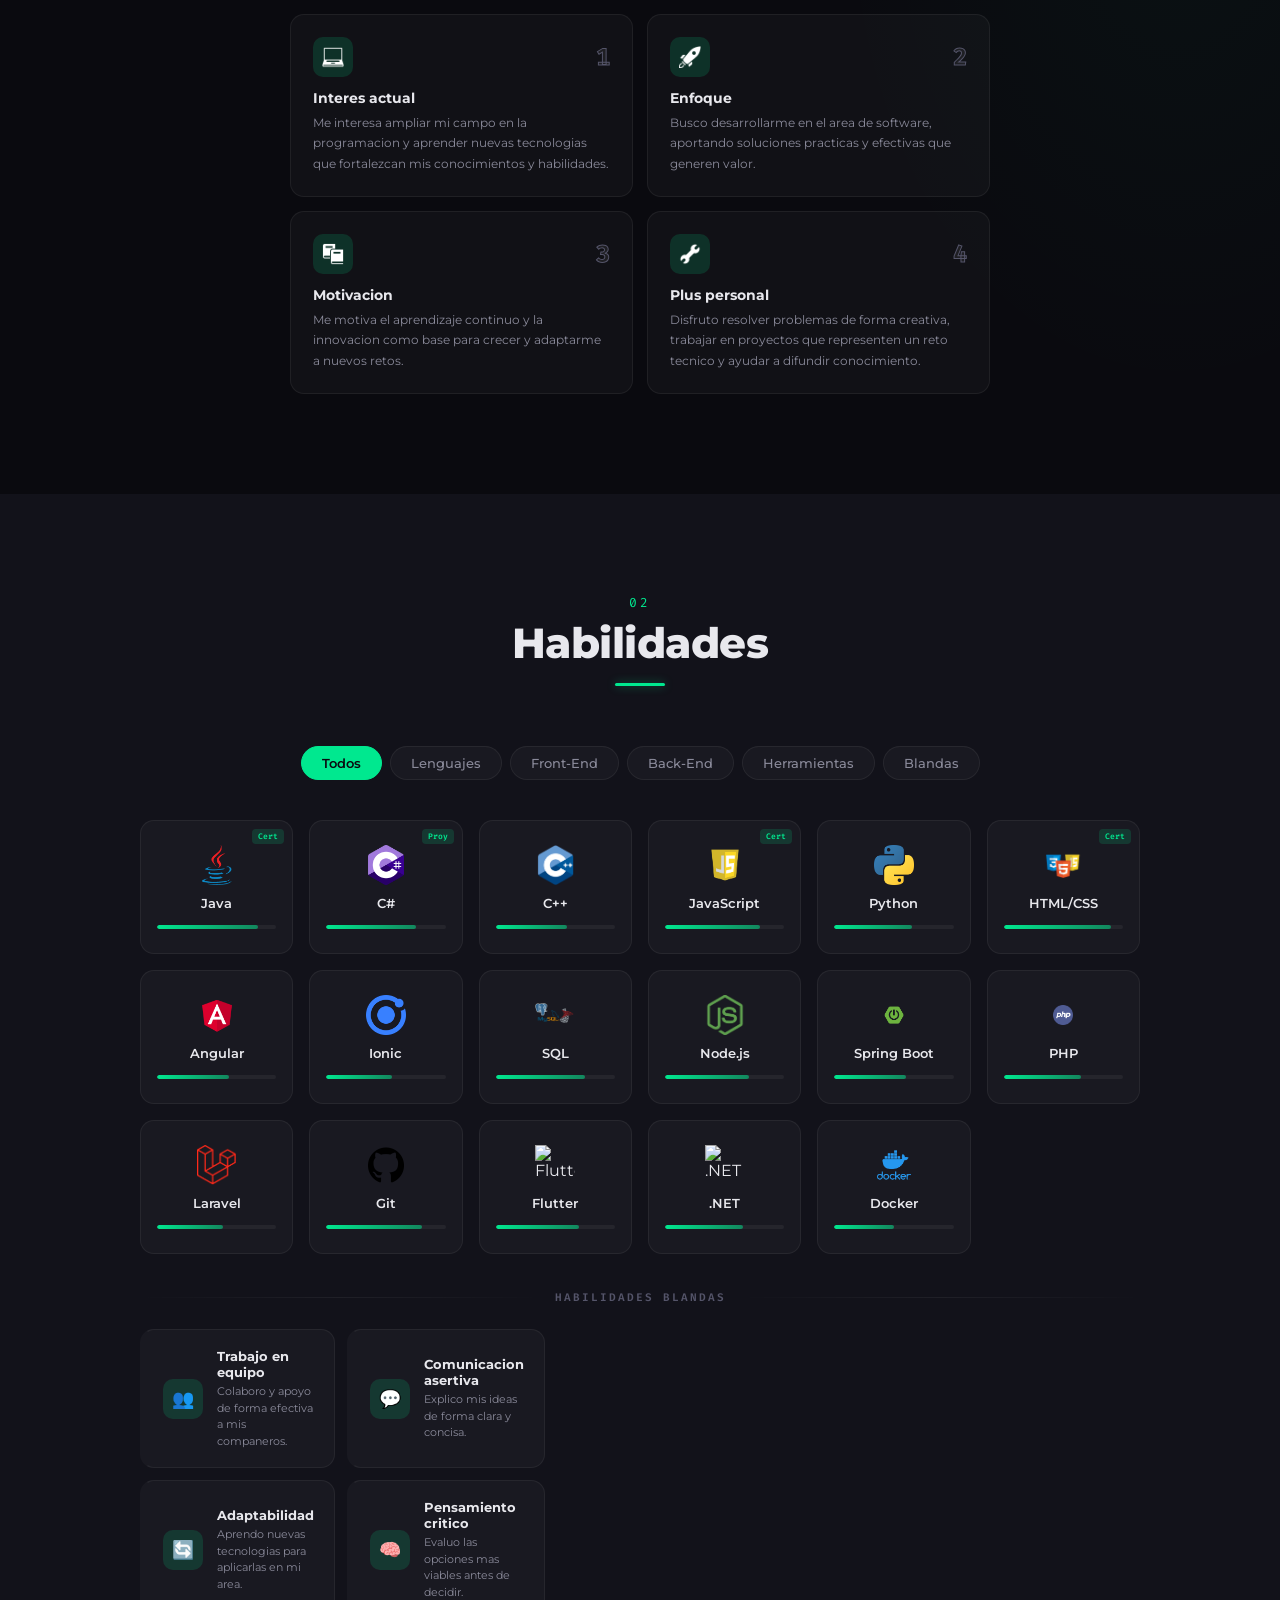
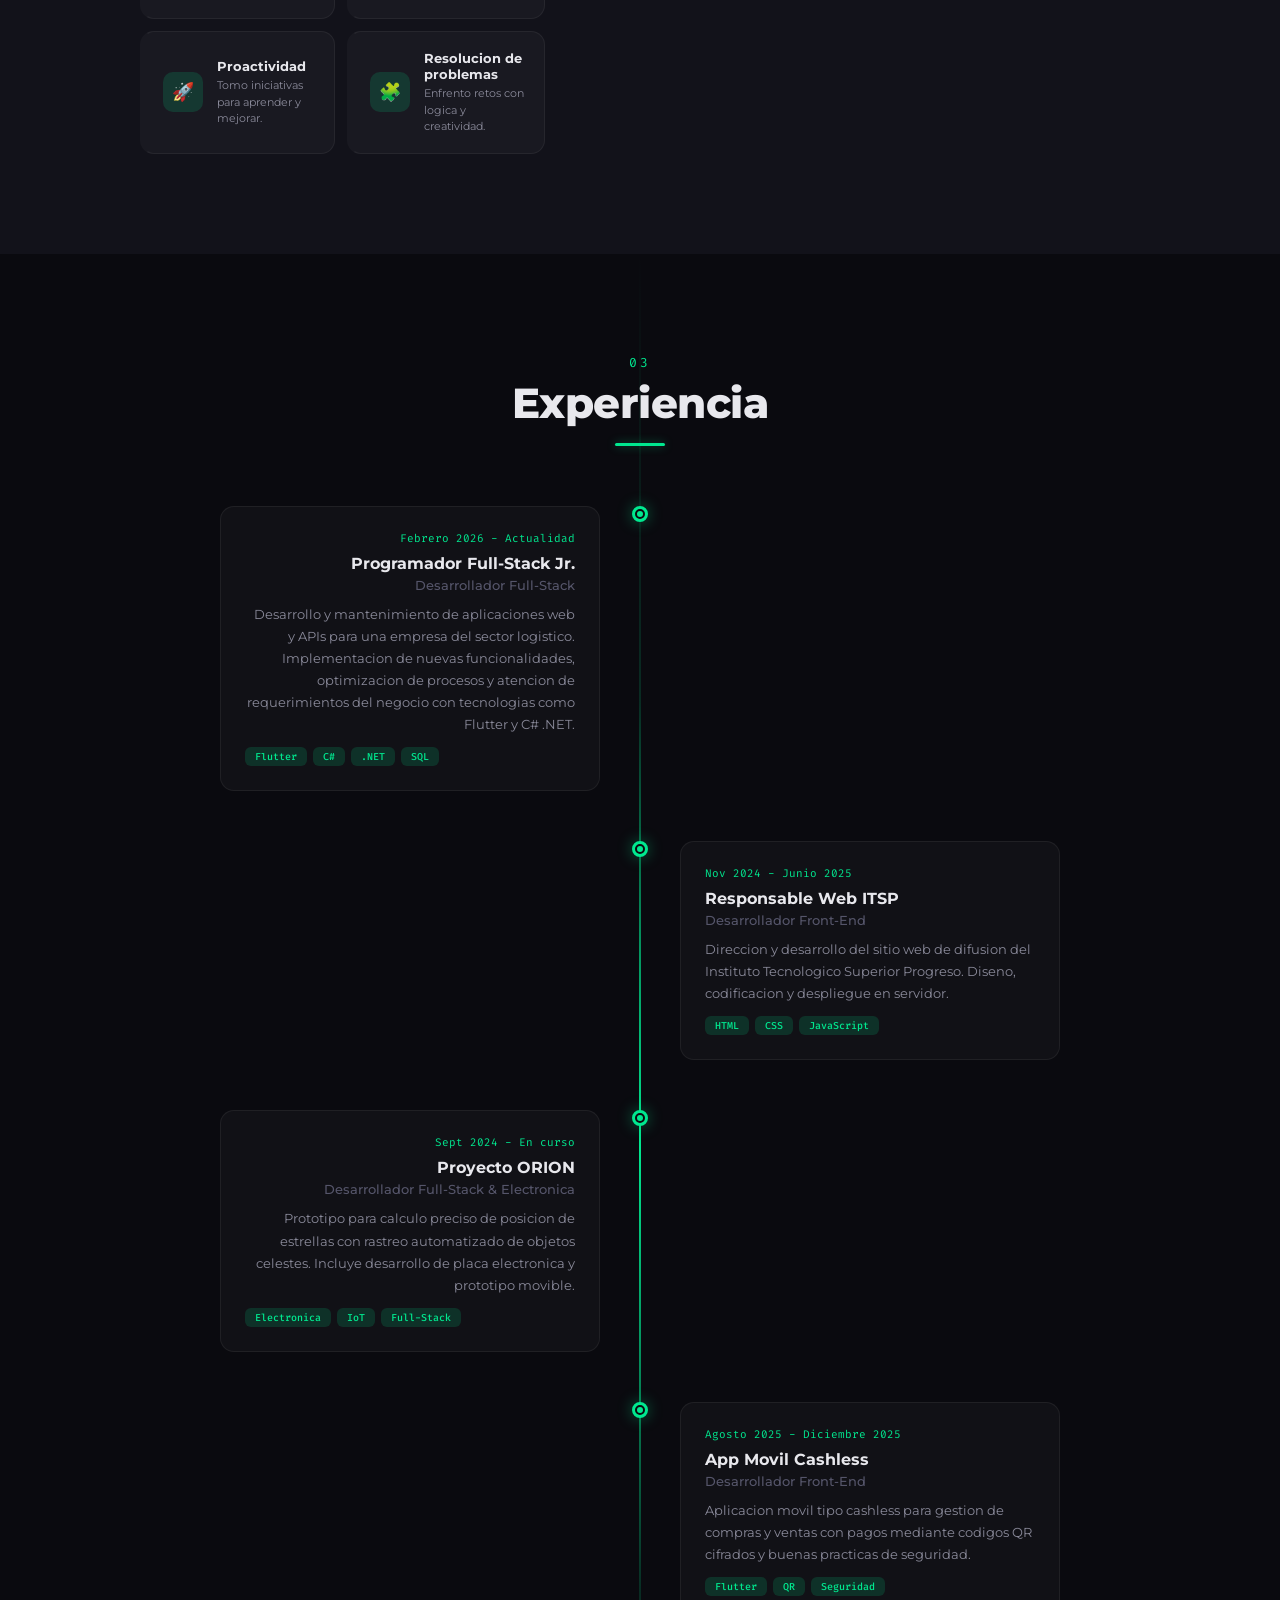
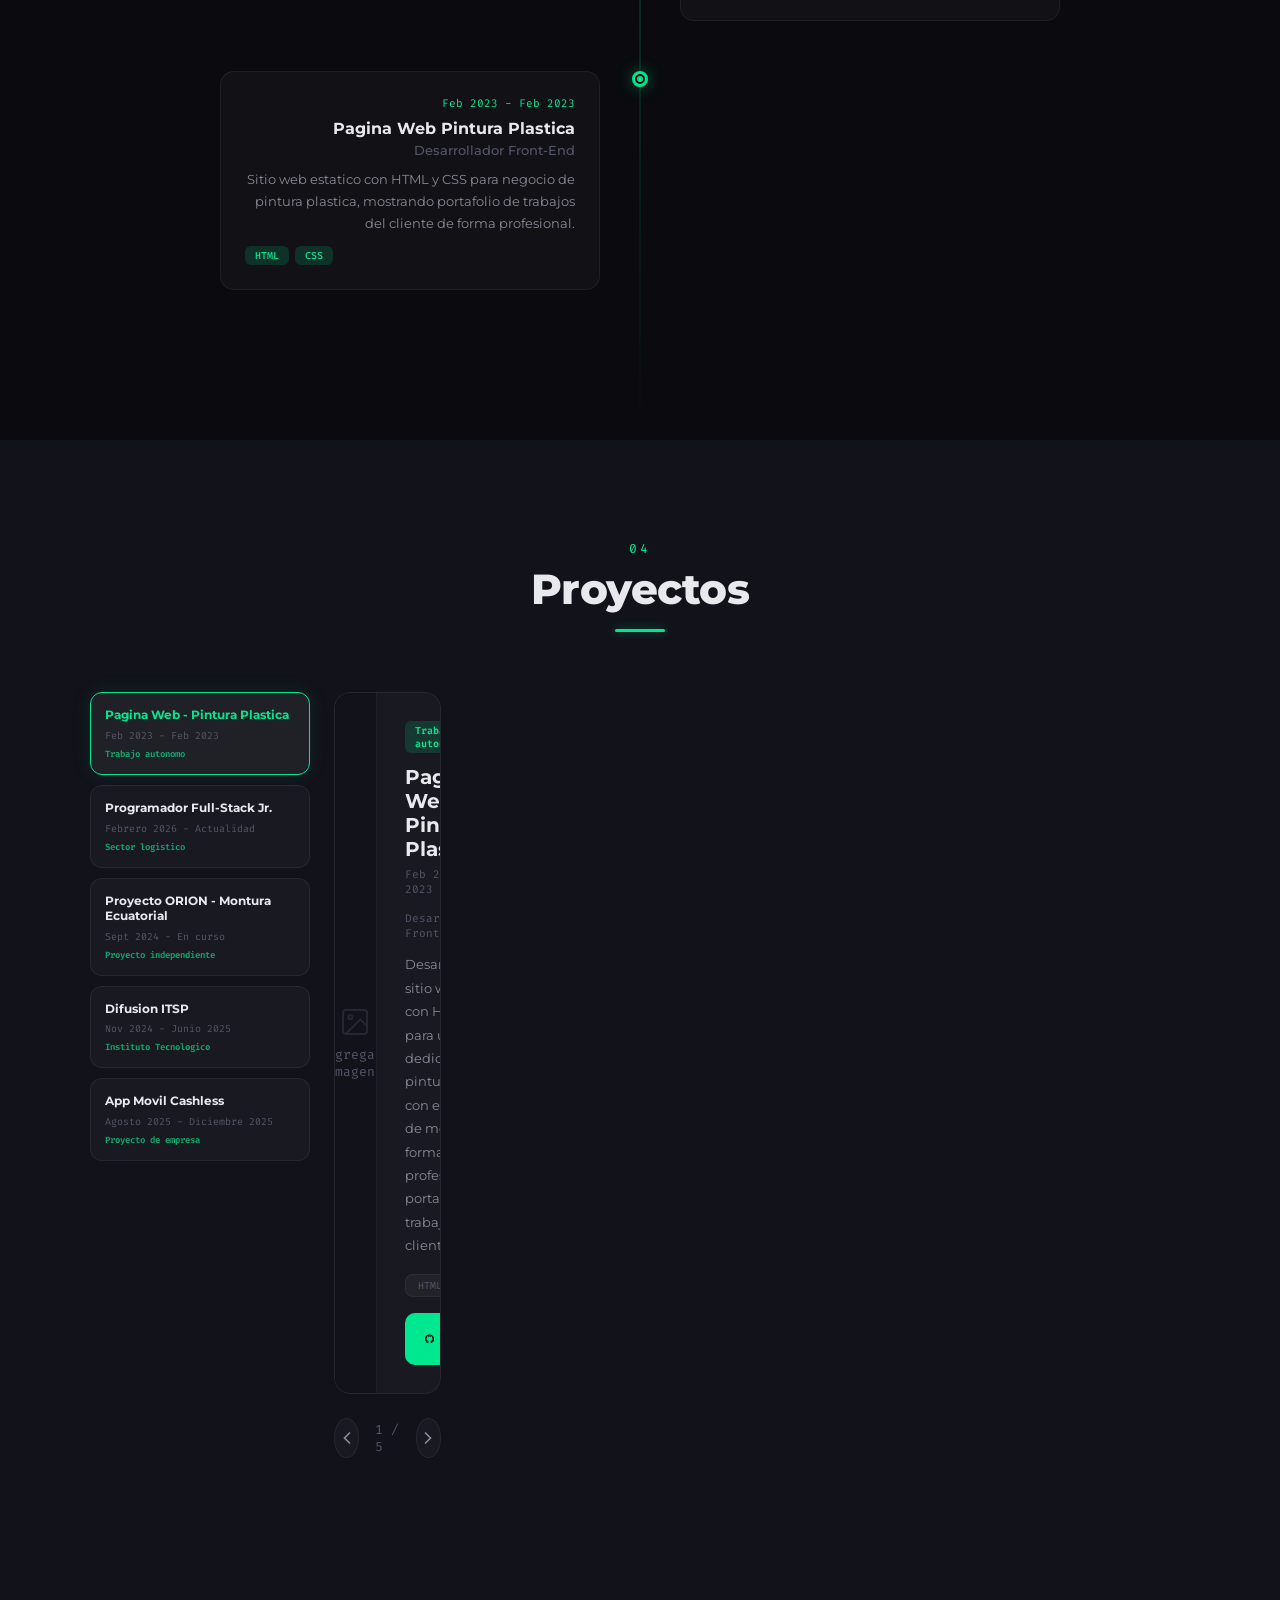
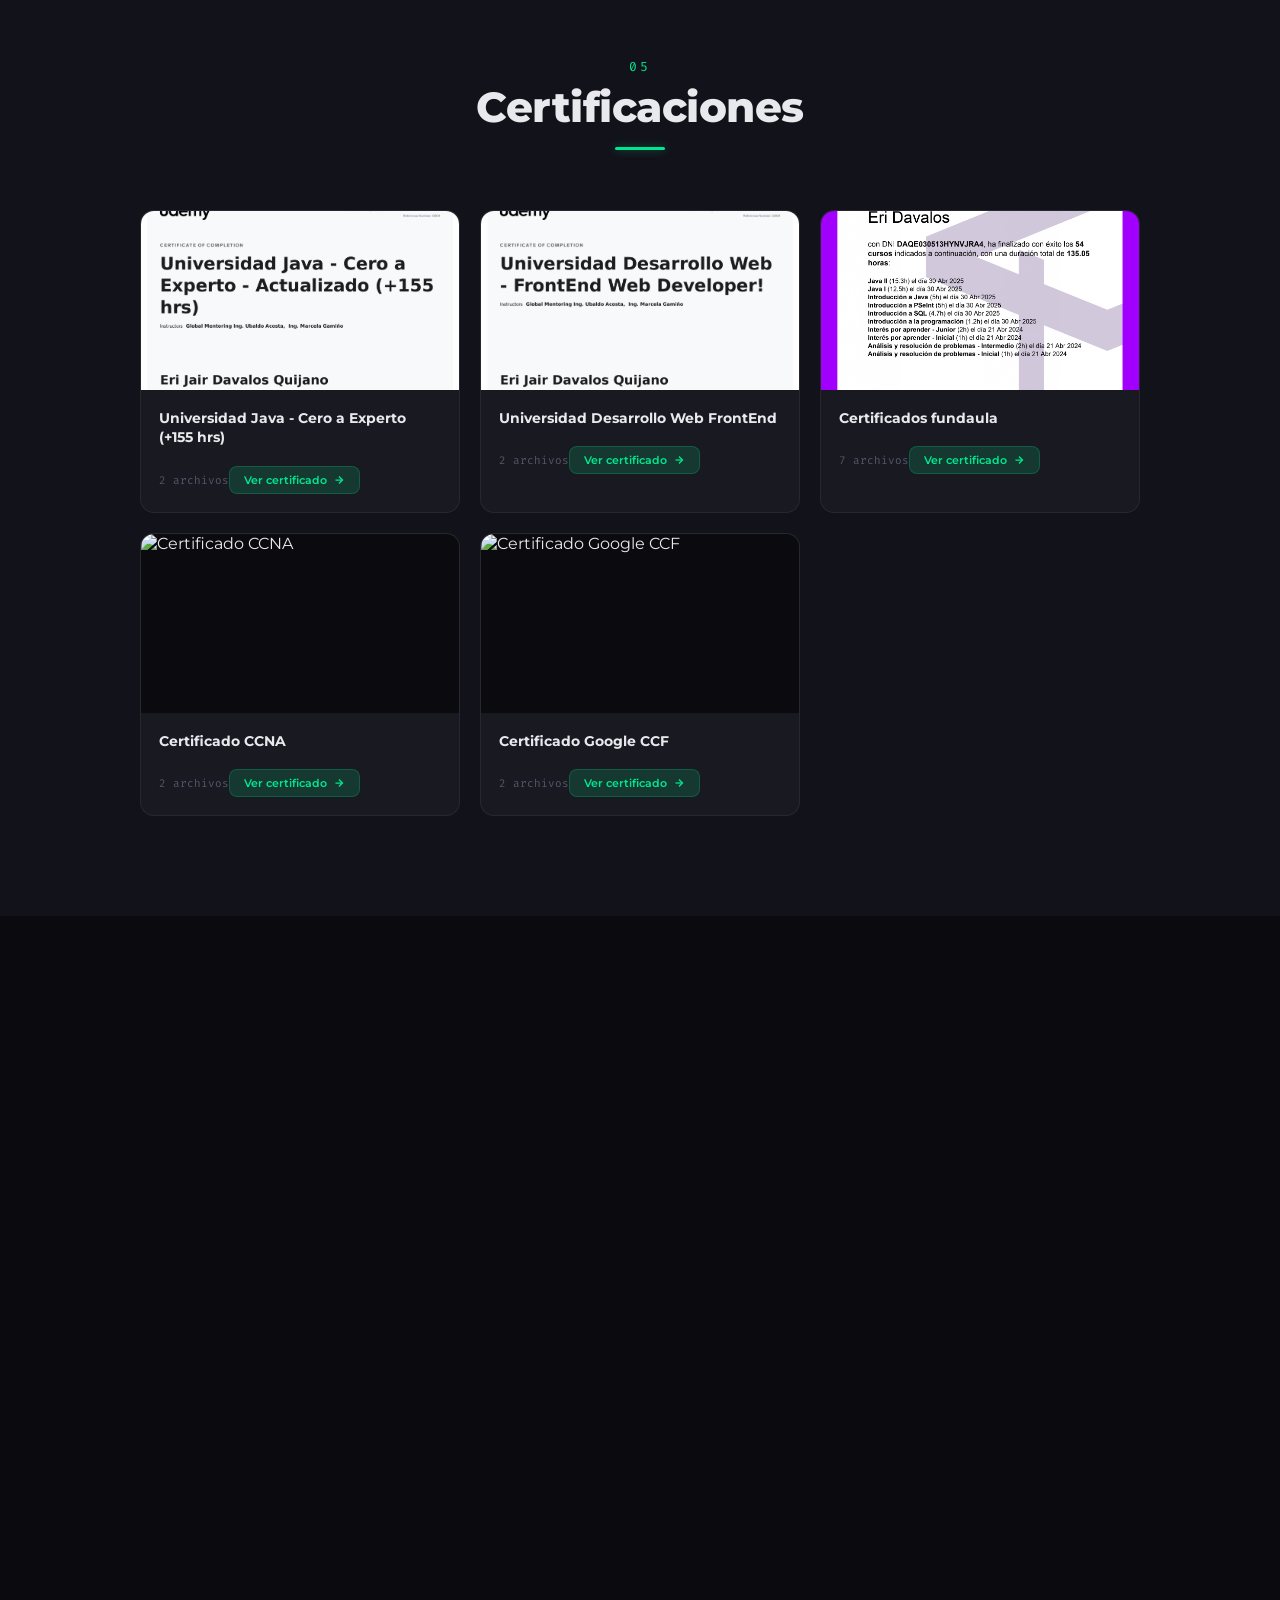
==== commit 2e04188f: "V8b" ====
--- a/index.html
+++ b/index.html
@@ -12,21 +12,23 @@
 
     <header id="header">
         <div class="menu">
-            <a href="#inicio" class="profile">
-                <div class="profile-icon"><img src="images/me.png" alt="Eri Davalos"></div>
-                <p class="profile-name">Eri Davalos</p>
+            <a href="#inicio" class="profile" disabled>
+                <div class="profile-icon"><img src="images/orion_icon.png" alt="Eri Davalos"></div>
+                <p class="profile-name">Orion</p>
             </a>
             <ul class="menu-bar" id="menu-bar">
                 <li><a href="#inicio">Inicio</a></li>
                 <li><a href="#sobre-mi">Sobre mi</a></li>
                 <li><a href="#habilidades">Habilidades</a></li>
+                <li><a href="#experiencia">Experiencia</a></li>
                 <li><a href="#proyectos">Proyectos</a></li>
+                <li><a href="#certificados">Certificados</a></li>
                 <li><a href="#contacto">Contacto</a></li>
             </ul>
             <div class="menu-right">
                 <a class="download-cv" href="documents/Eri_Davalos_CV.pdf" download="Eri_Davalos_CV.pdf">
                     <svg width="16" height="16" viewBox="0 0 24 24" fill="none" stroke="currentColor" stroke-width="2.5" stroke-linecap="round" stroke-linejoin="round"><path d="M21 15v4a2 2 0 0 1-2 2H5a2 2 0 0 1-2-2v-4"/><polyline points="7 10 12 15 17 10"/><line x1="12" y1="15" x2="12" y2="3"/></svg>
-                    <span>CV</span>
+                    <span>Descargar CV</span>
                 </a>
                 <button class="hamburger" id="hamburger" aria-label="Menu">
                     <span></span><span></span><span></span>
@@ -36,7 +38,7 @@
     </header>
 
     <main>
-        <!-- HERO -->
+        <!-- HERO (unchanged) -->
         <section class="banner-s section-s" id="inicio">
             <div class="hero-content">
                 <div class="hero-left">
@@ -65,7 +67,7 @@
                     </p>
                     <div class="hero-actions reveal" data-delay="800">
                         <a href="#proyectos" class="btn-primary"><span>Ver proyectos</span><svg width="18" height="18" viewBox="0 0 24 24" fill="none" stroke="currentColor" stroke-width="2"><line x1="5" y1="12" x2="19" y2="12"/><polyline points="12 5 19 12 12 19"/></svg></a>
-                        <a href="mailto:eri.davalos.8888@gmail.com" class="btn-secondary"><span>Contactar</span></a>
+                        <a href="#contacto" class="btn-secondary"><span>Contactar</span></a>
                     </div>
                     <div class="hero-social reveal" data-delay="1000">
                         <a href="https://www.linkedin.com/in/eri-jair-davalos-quijano-7802a5312/" class="social-link" title="LinkedIn"><svg width="18" height="18" viewBox="0 0 24 24" fill="currentColor"><path d="M20.447 20.452h-3.554v-5.569c0-1.328-.027-3.037-1.852-3.037-1.853 0-2.136 1.445-2.136 2.939v5.667H9.351V9h3.414v1.561h.046c.477-.9 1.637-1.85 3.37-1.85 3.601 0 4.267 2.37 4.267 5.455v6.286zM5.337 7.433a2.062 2.062 0 01-2.063-2.065 2.064 2.064 0 112.063 2.065zm1.782 13.019H3.555V9h3.564v11.452zM22.225 0H1.771C.792 0 0 .774 0 1.729v20.542C0 23.227.792 24 1.771 24h20.451C23.2 24 24 23.227 24 22.271V1.729C24 .774 23.2 0 22.222 0h.003z"/></svg></a>
@@ -90,7 +92,7 @@
             </div>
         </section>
 
-        <!-- SOBRE MI -->
+        <!-- SOBRE MI — improved -->
         <section class="aboutme-s section-s" id="sobre-mi">
             <div class="section-header reveal">
                 <span class="section-number">01</span>
@@ -98,78 +100,134 @@
                 <div class="section-line"></div>
             </div>
             <div class="aboutme-content">
-                <div class="aboutme-text reveal" data-delay="200">
-                    <p>Mi nombre es <strong>Eri Davalos</strong> y tengo 23 años. Desde mi infancia he sentido una gran curiosidad por la tecnologia y las computadoras. Siempre he sido una persona creativa y observadora, lo que me ha llevado a buscar soluciones practicas a los retos que enfrento. Esta pasion me motivo a estudiar <strong>Ingenieria en Sistemas Computacionales</strong>, donde he fortalecido mis conocimientos y encontrado areas que realmente me inspiran.</p>
-                </div>
-                <div class="aptitude-demo">
-                    <div id="aptitude-cards" class="aptitude-cards"></div>
-                    <div class="img-me-cont reveal" data-delay="400">
+                <div class="aboutme-top reveal" data-delay="100">
+                    <div class="aboutme-text">
+                        <p>Mi nombre es <strong>Eri Davalos</strong> y tengo 23 anos. Desde mi infancia he sentido una gran curiosidad por la tecnologia y las computadoras. Siempre he sido una persona creativa y observadora, lo que me ha llevado a buscar soluciones practicas a los retos que enfrento.</p>
+                        <p>Estoy cursando <strong>Ingenieria en Sistemas Computacionales</strong> en el Instituto Tecnologico Superior Progreso, donde he fortalecido mis conocimientos y encontrado areas que realmente me inspiran. Actualmente trabajo como <strong>Desarrollador Full-Stack Jr.</strong> en el sector logistico, donde combino mis habilidades tecnicas con la resolucion de problemas reales del negocio.</p>
+                    </div>
+                    <div class="aboutme-images">
                         <div class="img-me1"></div>
                         <div class="img-me2"></div>
                     </div>
                 </div>
-            </div>
-        </section>
-
-        <!-- HABILIDADES -->
+                <div class="aboutme-stats reveal" data-delay="200">
+                    <div class="stat-card">
+                        <span class="stat-number" data-target="3">0</span>
+                        <span class="stat-label">Anos de experiencia</span>
+                    </div>
+                    <div class="stat-card">
+                        <span class="stat-number" data-target="5">0</span>
+                        <span class="stat-label">Proyectos completados</span>
+                    </div>
+                    <div class="stat-card">
+                        <span class="stat-number" data-target="16">0</span>
+                        <span class="stat-label">Tecnologias dominadas</span>
+                    </div>
+                    <div class="stat-card">
+                        <span class="stat-number" data-target="5">0</span>
+                        <span class="stat-label">Certificaciones</span>
+                    </div>
+                </div>
+                <div class="aptitude-demo reveal" data-delay="300">
+                    <div id="aptitude-cards" class="aptitude-cards"></div>
+                </div>
+            </div>
+        </section>
+
+        <!-- HABILIDADES — improved -->
         <section class="skills-s section-s" id="habilidades">
             <div class="section-header reveal">
                 <span class="section-number">02</span>
                 <h1>Habilidades</h1>
                 <div class="section-line"></div>
             </div>
-            <div class="skills-grid">
-                <div class="skills-category reveal" data-delay="100">
-                    <h3 class="category-title"><span class="cat-icon">&lt;/&gt;</span> Lenguajes</h3>
-                    <div class="skills" id="skills"></div>
-                </div>
-                <div class="skills-category reveal" data-delay="200">
-                    <h3 class="category-title"><span class="cat-icon">&#9881;</span> Front-End</h3>
-                    <div class="skills" id="frontend"></div>
-                </div>
-                <div class="skills-category reveal" data-delay="300">
-                    <h3 class="category-title"><span class="cat-icon">&#9776;</span> Back-End</h3>
-                    <div class="skills" id="backend"></div>
-                </div>
-                <div class="skills-category reveal" data-delay="400">
-                    <h3 class="category-title"><span class="cat-icon">&#9733;</span> Habilidades blandas</h3>
-                    <div class="skills" id="softskills"></div>
-                </div>
-            </div>
-        </section>
-
-        <!-- PROYECTOS -->
+            <div class="skills-container">
+                <div class="skills-tabs reveal" data-delay="100">
+                    <button class="skill-tab active" data-tab="all">Todos</button>
+                    <button class="skill-tab" data-tab="languajes">Lenguajes</button>
+                    <button class="skill-tab" data-tab="frontend">Front-End</button>
+                    <button class="skill-tab" data-tab="backend">Back-End</button>
+                    <button class="skill-tab" data-tab="tools">Herramientas</button>
+                    <button class="skill-tab" data-tab="softskills">Blandas</button>
+                </div>
+                <div class="skills-grid" id="skills-grid"></div>
+            </div>
+        </section>
+
+        <!-- EXPERIENCIA — new timeline -->
+        <section class="experience-s section-s" id="experiencia">
+            <div class="section-header reveal">
+                <span class="section-number">03</span>
+                <h1>Experiencia</h1>
+                <div class="section-line"></div>
+            </div>
+            <div class="timeline" id="timeline"></div>
+        </section>
+
+        <!-- PROYECTOS — improved -->
         <section class="projects-s section-s" id="proyectos">
             <div class="section-header reveal">
-                <span class="section-number">03</span>
+                <span class="section-number">04</span>
                 <h1>Proyectos</h1>
                 <div class="section-line"></div>
             </div>
             <div class="projects-grid" id="projects-grid"></div>
         </section>
 
-        <!-- CONTACTO -->
+        <!-- CONTACTO — improved -->
+        
+        <!-- CERTIFICADOS -->
+        <section class="certs-s section-s" id="certificados">
+            <div class="section-header reveal">
+                <span class="section-number">05</span>
+                <h1>Certificaciones</h1>
+                <div class="section-line"></div>
+            </div>
+            <div class="certs-grid" id="certs-grid"></div>
+        </section>
         <section class="contact-s section-s" id="contacto">
             <div class="section-header reveal">
-                <span class="section-number">04</span>
+                <span class="section-number">06</span>
                 <h1>Contacto</h1>
                 <div class="section-line"></div>
             </div>
-            <div class="contact-content reveal" data-delay="200">
-                <div class="contact-card">
-                    <div class="contact-icon"><svg width="24" height="24" viewBox="0 0 24 24" fill="none" stroke="var(--accent)" stroke-width="2"><path d="M4 4h16c1.1 0 2 .9 2 2v12c0 1.1-.9 2-2 2H4c-1.1 0-2-.9-2-2V6c0-1.1.9-2 2-2z"/><polyline points="22,6 12,13 2,6"/></svg></div>
-                    <h3>Email</h3>
-                    <a href="mailto:eri.davalos.8888@gmail.com">eri.davalos.8888@gmail.com</a>
-                </div>
-                <div class="contact-card">
-                    <div class="contact-icon"><svg width="24" height="24" viewBox="0 0 24 24" fill="none" stroke="var(--accent)" stroke-width="2"><path d="M21 10c0 7-9 13-9 13s-9-6-9-13a9 9 0 0 1 18 0z"/><circle cx="12" cy="10" r="3"/></svg></div>
-                    <h3>Ubicacion</h3>
-                    <p>Merida, Yucatan</p>
-                </div>
-                <div class="contact-card">
-                    <div class="contact-icon"><svg width="24" height="24" viewBox="0 0 24 24" fill="none" stroke="var(--accent)" stroke-width="2"><rect x="2" y="3" width="20" height="14" rx="2"/><line x1="8" y1="21" x2="16" y2="21"/><line x1="12" y1="17" x2="12" y2="21"/></svg></div>
-                    <h3>Disponibilidad</h3>
-                    <p>Full-Time / Freelance</p>
+            <div class="contact-content">
+                <div class="contact-info reveal" data-delay="100">
+                    <p class="contact-intro">Estoy disponible para oportunidades laborales, proyectos freelance o simplemente charlar sobre tecnologia. No dudes en contactarme.</p>
+                    <div class="contact-cards">
+                        <div class="contact-card">
+                            <div class="contact-icon"><svg width="24" height="24" viewBox="0 0 24 24" fill="none" stroke="var(--accent)" stroke-width="2"><path d="M4 4h16c1.1 0 2 .9 2 2v12c0 1.1-.9 2-2 2H4c-1.1 0-2-.9-2-2V6c0-1.1.9-2 2-2z"/><polyline points="22,6 12,13 2,6"/></svg></div>
+                            <h3>Email</h3>
+                            <a href="mailto:eri.davalos.8888@gmail.com">eri.davalos.8888@gmail.com</a>
+                        </div>
+                        <div class="contact-card">
+                            <div class="contact-icon"><svg width="24" height="24" viewBox="0 0 24 24" fill="none" stroke="var(--accent)" stroke-width="2"><path d="M21 10c0 7-9 13-9 13s-9-6-9-13a9 9 0 0 1 18 0z"/><circle cx="12" cy="10" r="3"/></svg></div>
+                            <h3>Ubicacion</h3>
+                            <p>Merida, Yucatan, Mexico</p>
+                        </div>
+                        <div class="contact-card">
+                            <div class="contact-icon"><svg width="24" height="24" viewBox="0 0 24 24" fill="none" stroke="var(--accent)" stroke-width="2"><rect x="2" y="3" width="20" height="14" rx="2"/><line x1="8" y1="21" x2="16" y2="21"/><line x1="12" y1="17" x2="12" y2="21"/></svg></div>
+                            <h3>Disponibilidad</h3>
+                            <p>Full-Time / Freelance</p>
+                        </div>
+                    </div>
+                </div>
+                <div class="contact-social reveal" data-delay="300">
+                    <h3>Redes sociales</h3>
+                    <div class="social-grid">
+                        <a href="https://www.linkedin.com/in/eri-jair-davalos-quijano-7802a5312/" class="social-card" target="_blank">
+                            <svg width="22" height="22" viewBox="0 0 24 24" fill="currentColor"><path d="M20.447 20.452h-3.554v-5.569c0-1.328-.027-3.037-1.852-3.037-1.853 0-2.136 1.445-2.136 2.939v5.667H9.351V9h3.414v1.561h.046c.477-.9 1.637-1.85 3.37-1.85 3.601 0 4.267 2.37 4.267 5.455v6.286zM5.337 7.433a2.062 2.062 0 01-2.063-2.065 2.064 2.064 0 112.063 2.065zm1.782 13.019H3.555V9h3.564v11.452zM22.225 0H1.771C.792 0 0 .774 0 1.729v20.542C0 23.227.792 24 1.771 24h20.451C23.2 24 24 23.227 24 22.271V1.729C24 .774 23.2 0 22.222 0h.003z"/></svg>
+                            <span>LinkedIn</span>
+                        </a>
+                        <a href="https://github.com/EriDavalos" class="social-card" target="_blank">
+                            <svg width="22" height="22" viewBox="0 0 24 24" fill="currentColor"><path d="M12 0c-6.626 0-12 5.373-12 12 0 5.302 3.438 9.8 8.207 11.387.599.111.793-.261.793-.577v-2.234c-3.338.726-4.033-1.416-4.033-1.416-.546-1.387-1.333-1.756-1.333-1.756-1.089-.745.083-.729.083-.729 1.205.084 1.839 1.237 1.839 1.237 1.07 1.834 2.807 1.304 3.492.997.107-.775.418-1.305.762-1.604-2.665-.305-5.467-1.334-5.467-5.931 0-1.311.469-2.381 1.236-3.221-.124-.303-.535-1.524.117-3.176 0 0 1.008-.322 3.301 1.23.957-.266 1.983-.399 3.003-.404 1.02.005 2.047.138 3.006.404 2.291-1.552 3.297-1.23 3.297-1.23.653 1.653.242 2.874.118 3.176.77.84 1.235 1.911 1.235 3.221 0 4.609-2.807 5.624-5.479 5.921.43.372.823 1.102.823 2.222v3.293c0 .319.192.694.801.576 4.765-1.589 8.199-6.086 8.199-11.386 0-6.627-5.373-12-12-12z"/></svg>
+                            <span>GitHub</span>
+                        </a>
+                        <a href="https://www.facebook.com/eri.jair.8/" class="social-card" target="_blank">
+                            <svg width="22" height="22" viewBox="0 0 24 24" fill="currentColor"><path d="M24 12.073c0-6.627-5.373-12-12-12s-12 5.373-12 12c0 5.99 4.388 10.954 10.125 11.854v-8.385H7.078v-3.47h3.047V9.43c0-3.007 1.792-4.669 4.533-4.669 1.312 0 2.686.235 2.686.235v2.953H15.83c-1.491 0-1.956.925-1.956 1.874v2.25h3.328l-.532 3.47h-2.796v8.385C19.612 23.027 24 18.062 24 12.073z"/></svg>
+                            <span>Facebook</span>
+                        </a>
+                    </div>
                 </div>
             </div>
             <div class="footer reveal" data-delay="400">
@@ -177,10 +235,27 @@
             </div>
         </section>
 
-        <dialog class="certificates" id="certificates">
-            <div class="close-c"><button onclick="closeCerts()">&#10005;</button></div>
-            <div class="image-cont"><img id="img-viewer" src="" alt=""></div>
-            <div class="images-list" id="images-list"></div>
+        <dialog class="cert-viewer" id="certificates">
+            <div class="viewer-backdrop" onclick="closeCerts()"></div>
+            <div class="viewer-container">
+                <button class="viewer-close" onclick="closeCerts()" aria-label="Cerrar">
+                    <svg width="24" height="24" viewBox="0 0 24 24" fill="none" stroke="currentColor" stroke-width="2" stroke-linecap="round"><line x1="18" y1="6" x2="6" y2="18"/><line x1="6" y1="6" x2="18" y2="18"/></svg>
+                </button>
+                <button class="viewer-arrow viewer-prev" onclick="navigateCert(-1)" aria-label="Anterior">
+                    <svg width="28" height="28" viewBox="0 0 24 24" fill="none" stroke="currentColor" stroke-width="2" stroke-linecap="round"><polyline points="15 18 9 12 15 6"/></svg>
+                </button>
+                <div class="viewer-content">
+                    <div class="viewer-media" id="viewer-media"></div>
+                    <div class="viewer-info">
+                        <h3 id="viewer-cert-title"></h3>
+                        <span class="viewer-counter" id="viewer-counter"></span>
+                    </div>
+                </div>
+                <button class="viewer-arrow viewer-next" onclick="navigateCert(1)" aria-label="Siguiente">
+                    <svg width="28" height="28" viewBox="0 0 24 24" fill="none" stroke="currentColor" stroke-width="2" stroke-linecap="round"><polyline points="9 18 15 12 9 6"/></svg>
+                </button>
+            </div>
+            <div class="viewer-thumbs" id="images-list"></div>
         </dialog>
     </main>
     <script src="index.js"></script>
--- a/index.css
+++ b/index.css
@@ -27,7 +27,7 @@
 header.scrolled{background:rgba(10,10,15,0.9);backdrop-filter:blur(20px);border-bottom:1px solid var(--border)}
 .menu{display:flex;justify-content:space-between;align-items:center;padding:14px 40px;max-width:1400px;margin:0 auto}
 .profile{display:flex;align-items:center;gap:12px;text-decoration:none;color:inherit}
-.profile-icon{width:36px;height:36px;border-radius:50%;overflow:hidden;border:2px solid var(--accent);transition:box-shadow .3s;flex-shrink:0}
+.profile-icon{width:36px;height:36px;border-radius:50%;overflow:hidden;transition:box-shadow .3s;flex-shrink:0}
 .profile-icon:hover{box-shadow:0 0 15px var(--accent-glow)}
 .profile-icon img{width:100%;height:100%;object-fit:cover}
 .profile-name{font-weight:700;font-size:15px;letter-spacing:.5px}
@@ -52,14 +52,12 @@
 .section-header h1{font-size:clamp(28px,5vw,42px);font-weight:800;letter-spacing:-.5px;margin-bottom:14px}
 .section-line{width:50px;height:3px;background:var(--accent);margin:0 auto;border-radius:2px;box-shadow:0 0 10px var(--accent-glow)}
 
-/* HERO */
+/* ============ HERO (unchanged) ============ */
 .banner-s{display:flex;flex-direction:column;justify-content:center;align-items:center;min-height:100vh;padding-top:80px;overflow:hidden}
 .banner-s::before{content:"";position:absolute;inset:0;background:radial-gradient(ellipse at 30% 20%,rgba(0,232,143,.05) 0%,transparent 50%),radial-gradient(ellipse at 70% 80%,rgba(0,100,255,.03) 0%,transparent 50%);z-index:0}
 .hero-content{display:flex;align-items:center;justify-content:space-between;width:100%;max-width:1200px;position:relative;z-index:1;gap:50px}
 .hero-left{flex:1;max-width:580px}
 .hero-right{flex:1;display:flex;justify-content:center;align-items:center}
-
-/* Terminal */
 .terminal-window{background:var(--bg-secondary);border:1px solid var(--border);border-radius:12px;margin-bottom:28px;overflow:hidden;max-width:400px;box-shadow:0 8px 32px rgba(0,0,0,.3)}
 .terminal-bar{display:flex;align-items:center;gap:8px;padding:10px 16px;background:rgba(255,255,255,.03);border-bottom:1px solid var(--border)}
 .terminal-dot{width:10px;height:10px;border-radius:50%}
@@ -71,8 +69,6 @@
 .terminal-line .cmd{color:#61afef}
 .terminal-line.output{color:var(--text-primary);min-height:22px}
 .terminal-line.output::before{content:"\2192 ";color:var(--accent)}
-
-/* Hero Name */
 .hero-name{margin-bottom:10px}
 .hero-name-text{font-size:clamp(32px,6vw,52px);font-weight:800;letter-spacing:-1.5px;background:linear-gradient(135deg,var(--text-primary) 0%,var(--accent) 100%);-webkit-background-clip:text;-webkit-text-fill-color:transparent;background-clip:text}
 .hero-name-underline{display:block;width:0;height:4px;background:var(--accent);border-radius:2px;margin-top:8px;transition:width 1s cubic-bezier(.34,1.56,.64,1) .5s}
@@ -89,8 +85,6 @@
 .hero-social{display:flex;gap:10px}
 .social-link{width:40px;height:40px;display:flex;align-items:center;justify-content:center;border:1.5px solid var(--border);border-radius:10px;color:var(--text-secondary);text-decoration:none;transition:all .3s}
 .social-link:hover{color:var(--accent);border-color:var(--accent);transform:translateY(-3px);box-shadow:0 4px 15px var(--accent-glow)}
-
-/* Hero Image */
 .hero-image-wrapper{position:relative;width:340px;height:340px;display:flex;align-items:center;justify-content:center}
 .hero-image-ring{position:absolute;width:100%;height:100%;border-radius:50%;border:1.5px solid var(--accent);opacity:.3;animation:ring-pulse 4s ease-in-out infinite}
 .ring-2{width:85%;height:85%;animation-delay:2s;border-color:rgba(0,232,143,.15)}
@@ -102,89 +96,142 @@
 .float-2{bottom:30px;left:-10px;animation:float 6s ease-in-out infinite 2s}
 .float-3{top:50%;right:-15px;animation:float 6s ease-in-out infinite 4s;font-size:10px}
 @keyframes float{0%,100%{transform:translateY(0)}50%{transform:translateY(-10px)}}
-
-/* Scroll Indicator */
 .scroll-indicator{position:absolute;bottom:30px;left:50%;transform:translateX(-50%);display:flex;flex-direction:column;align-items:center;gap:6px;z-index:2}
 .scroll-indicator p{font-size:10px;color:var(--text-muted);letter-spacing:2px;text-transform:uppercase;font-weight:500}
 .mouse{width:22px;height:34px;border:2px solid var(--text-muted);border-radius:11px;position:relative}
 .mouse-wheel{width:3px;height:7px;background:var(--accent);border-radius:2px;position:absolute;top:5px;left:50%;transform:translateX(-50%);animation:scroll-wheel 2s ease-in-out infinite}
 @keyframes scroll-wheel{0%{opacity:1;top:5px}100%{opacity:0;top:18px}}
 
-/* ABOUT ME */
+/* ============ ABOUT ME ============ */
 .aboutme-s{background:var(--bg-primary)}
 .aboutme-s::before{content:"";position:absolute;top:0;right:0;width:40%;height:100%;background:radial-gradient(ellipse at 80% 50%,rgba(0,232,143,.03) 0%,transparent 60%);pointer-events:none}
 .aboutme-content{max-width:1100px;margin:0 auto}
-.aboutme-text{margin-bottom:50px}
-.aboutme-text p{font-size:15px;line-height:1.9;color:var(--text-secondary);text-align:center;max-width:750px;margin:0 auto}
+.aboutme-top{display:flex;gap:50px;align-items:center;margin-bottom:50px}
+.aboutme-text{flex:1}
+.aboutme-text p{font-size:15px;line-height:1.9;color:var(--text-secondary);margin-bottom:16px}
 .aboutme-text strong{color:var(--accent);font-weight:600}
-.aptitude-demo{display:flex;justify-content:center;gap:40px;align-items:flex-start}
-.aptitude-cards{display:grid;grid-template-columns:1fr 1fr;gap:14px;flex:1;max-width:520px}
-.aptitude-card{background:var(--bg-card);border:1px solid var(--border);border-radius:14px;padding:20px;transition:all .4s}
+.aboutme-images{position:relative;width:300px;height:240px;flex-shrink:0}
+.img-me1{width:220px;height:170px;background-image:url(images/pres1.jpeg);background-size:cover;background-position:center;border-radius:14px;position:absolute;top:0;right:0;border:1px solid var(--border);transition:transform .5s}
+.img-me1:hover{transform:translate(-6px,-6px) scale(1.02);z-index:2}
+.img-me2{width:220px;height:170px;background-image:url(images/pres2.jpeg);background-size:cover;background-position:center;border-radius:14px;position:absolute;bottom:0;left:0;border:1px solid var(--border);transition:transform .5s}
+.img-me2:hover{transform:translate(6px,6px) scale(1.02);z-index:2}
+
+/* Stats */
+.aboutme-stats{display:grid;grid-template-columns:repeat(4,1fr);gap:20px;margin-bottom:50px}
+.stat-card{background:var(--bg-card);border:1px solid var(--border);border-radius:14px;padding:28px 20px;text-align:center;transition:all .4s;position:relative;overflow:hidden}
+.stat-card::before{content:"";position:absolute;top:0;left:0;width:100%;height:3px;background:linear-gradient(90deg,transparent,var(--accent),transparent);opacity:0;transition:opacity .4s}
+.stat-card:hover{border-color:rgba(0,232,143,.2);transform:translateY(-4px);box-shadow:0 8px 25px rgba(0,0,0,.2)}
+.stat-card:hover::before{opacity:1}
+.stat-number{display:block;font-size:36px;font-weight:800;color:var(--accent);font-family:var(--font-code);line-height:1;margin-bottom:8px}
+.stat-label{font-size:12px;color:var(--text-secondary);font-weight:500;line-height:1.4}
+
+/* Aptitude Cards */
+.aptitude-demo{display:flex;justify-content:center}
+.aptitude-cards{display:grid;grid-template-columns:1fr 1fr;gap:14px;max-width:700px;width:100%}
+.aptitude-card{background:var(--bg-card);border:1px solid var(--border);border-radius:14px;padding:22px;transition:all .4s;position:relative;overflow:hidden}
+.aptitude-card::after{content:"";position:absolute;top:0;left:0;width:4px;height:0;background:var(--accent);border-radius:0 2px 2px 0;transition:height .4s}
 .aptitude-card:hover{background:var(--bg-card-hover);border-color:rgba(0,232,143,.2);transform:translateY(-3px);box-shadow:0 8px 25px rgba(0,0,0,.2)}
+.aptitude-card:hover::after{height:100%}
 .aptitude-header{display:flex;justify-content:space-between;align-items:center;margin-bottom:12px}
-.aptitude-header div{width:36px;height:36px;border-radius:10px;background:var(--accent-dim);display:flex;align-items:center;justify-content:center}
-.aptitude-header img{width:20px;height:20px}
+.aptitude-header div{width:40px;height:40px;border-radius:10px;background:var(--accent-dim);display:flex;align-items:center;justify-content:center}
+.aptitude-header img{width:22px;height:22px}
 .aptitude-header h1{font-family:var(--font-code);font-size:24px;font-weight:700;color:var(--border);-webkit-text-stroke:1px var(--text-muted)}
 .aptitude-h h2{color:var(--text-primary);font-size:14px;font-weight:700;margin-bottom:6px}
-.aptitude-cont p{color:var(--text-secondary);font-size:12px;line-height:1.6}
-.img-me-cont{position:relative;width:320px;height:280px;flex-shrink:0}
-.img-me1{width:240px;height:180px;background-image:url(images/pres1.jpeg);background-size:cover;background-position:center;border-radius:14px;position:absolute;top:0;right:0;border:1px solid var(--border);transition:transform .5s}
-.img-me1:hover{transform:translate(-6px,-6px) scale(1.02);z-index:2}
-.img-me2{width:240px;height:180px;background-image:url(images/pres2.jpeg);background-size:cover;background-position:center;border-radius:14px;position:absolute;bottom:0;left:0;border:1px solid var(--border);transition:transform .5s}
-.img-me2:hover{transform:translate(6px,6px) scale(1.02);z-index:2}
-
-/* SKILLS */
+.aptitude-cont p{color:var(--text-secondary);font-size:12px;line-height:1.7}
+
+/* ============ SKILLS ============ */
 .skills-s{background:var(--bg-secondary)}
-.skills-grid{display:grid;grid-template-columns:1fr 1fr;gap:36px;max-width:900px;margin:0 auto}
-.category-title{display:flex;align-items:center;gap:8px;font-size:15px;font-weight:600;margin-bottom:16px;color:var(--text-primary)}
-.cat-icon{color:var(--accent);font-size:16px;font-family:var(--font-code)}
-.skills{display:flex;flex-wrap:wrap;gap:10px}
-.skill-target{width:100px;height:100px;background:var(--bg-card);border:1px solid var(--border);border-radius:12px;display:flex;flex-direction:column;align-items:center;justify-content:center;gap:6px;cursor:pointer;transition:all .3s;position:relative}
-.skill-target:hover{border-color:rgba(0,232,143,.3);transform:translateY(-3px) scale(1.05);box-shadow:0 8px 20px rgba(0,0,0,.3);background:var(--bg-card-hover)}
-.skill-target img{width:36px;height:36px;object-fit:contain}
-.skill-target p{font-size:11px;font-weight:600;color:var(--text-secondary)}
-.skill-description{position:absolute;bottom:calc(100% + 10px);left:50%;transform:translateX(-50%) scale(.9);background:var(--bg-secondary);border:1px solid var(--border);border-radius:10px;padding:14px;width:170px;opacity:0;pointer-events:none;transition:all .3s;z-index:10;box-shadow:0 8px 25px rgba(0,0,0,.4)}
-.skill-target:hover .skill-description{opacity:1;transform:translateX(-50%) scale(1);pointer-events:auto}
-.skill-description p{font-size:12px;color:var(--text-secondary);margin-bottom:8px}
-.skill-description button{width:100%;padding:7px;background:var(--accent-dim);border:1px solid rgba(0,232,143,.2);border-radius:6px;color:var(--accent);font-size:11px;font-weight:600;cursor:pointer;transition:all .3s;font-family:var(--font-main)}
-.skill-description button:hover{background:var(--accent);color:var(--bg-primary)}
-.softskills{display:flex;align-items:flex-start;gap:10px;padding:12px 14px;background:var(--bg-card);border:1px solid var(--border);border-radius:10px;margin-bottom:8px;transition:all .3s;width:100%}
-.softskills:hover{border-color:rgba(0,232,143,.2);background:var(--bg-card-hover)}
-.softskills p:first-child{font-size:12px;font-weight:600;color:var(--text-primary);min-width:130px;flex-shrink:0}
-.softskills .dot-sep{width:5px;height:5px;background:var(--accent);border-radius:50%;margin-top:5px;flex-shrink:0}
-.softskills p:last-child{font-size:11px;color:var(--text-secondary);line-height:1.5}
-
-/* PROJECTS */
-.projects-s{background:var(--bg-primary)}
+.skills-container{max-width:1000px;margin:0 auto}
+
+/* Tabs */
+.skills-tabs{display:flex;justify-content:center;gap:8px;margin-bottom:40px;flex-wrap:wrap}
+.skill-tab{padding:8px 20px;background:var(--bg-card);border:1px solid var(--border);border-radius:20px;color:var(--text-secondary);font-family:var(--font-main);font-size:13px;font-weight:500;cursor:pointer;transition:all .3s}
+.skill-tab:hover{border-color:rgba(0,232,143,.3);color:var(--text-primary)}
+.skill-tab.active{background:var(--accent);color:var(--bg-primary);border-color:var(--accent);font-weight:600}
+
+/* Skills grid */
+.skills-grid{display:grid;grid-template-columns:repeat(auto-fill,minmax(130px,1fr));gap:16px}
+.skill-card{background:var(--bg-card);border:1px solid var(--border);border-radius:14px;padding:24px 16px;display:flex;flex-direction:column;align-items:center;gap:10px;transition:all .4s;cursor:pointer;position:relative;overflow:hidden}
+.skill-card::before{content:"";position:absolute;inset:0;background:radial-gradient(circle at 50% 0%,var(--accent-dim) 0%,transparent 70%);opacity:0;transition:opacity .4s}
+.skill-card:hover{border-color:rgba(0,232,143,.3);transform:translateY(-5px);box-shadow:0 12px 30px rgba(0,0,0,.3)}
+.skill-card:hover::before{opacity:1}
+.skill-card img{width:40px;height:40px;object-fit:contain;position:relative;z-index:1}
+.skill-card .skill-name{font-size:13px;font-weight:600;color:var(--text-primary);position:relative;z-index:1}
+.skill-card .skill-level{position:relative;z-index:1;width:100%;height:4px;background:rgba(255,255,255,.05);border-radius:2px;overflow:hidden;margin-top:4px}
+.skill-card .skill-level-fill{height:100%;background:linear-gradient(90deg,var(--accent),rgba(0,232,143,.5));border-radius:2px;transition:width 1s cubic-bezier(.34,1.56,.64,1)}
+.skill-card .skill-badge{position:absolute;top:8px;right:8px;font-size:8px;padding:2px 6px;background:var(--accent-dim);border-radius:4px;color:var(--accent);font-weight:600;font-family:var(--font-code)}
+
+/* Soft skills */
+.softskills-grid{display:grid;grid-template-columns:1fr 1fr;gap:12px}
+.softskill-card{background:var(--bg-card);border:1px solid var(--border);border-radius:14px;padding:18px 20px;display:flex;align-items:center;gap:14px;transition:all .4s;border-left:3px solid transparent}
+.softskill-card:hover{border-color:rgba(0,232,143,.2);border-left-color:var(--accent);background:var(--bg-card-hover);transform:translateY(-2px)}
+.softskill-icon{width:40px;height:40px;border-radius:10px;background:var(--accent-dim);display:flex;align-items:center;justify-content:center;flex-shrink:0;font-size:18px}
+.softskill-info h4{font-size:13px;font-weight:700;color:var(--text-primary);margin-bottom:3px}
+.softskill-info p{font-size:11px;color:var(--text-secondary);line-height:1.5}
+
+/* ============ EXPERIENCE TIMELINE ============ */
+.experience-s{background:var(--bg-primary)}
+.experience-s::before{content:"";position:absolute;left:50%;top:0;width:2px;height:100%;background:linear-gradient(180deg,transparent,var(--accent-dim),var(--accent),var(--accent-dim),transparent);transform:translateX(-50%)}
+.timeline{max-width:900px;margin:0 auto;position:relative}
+.timeline-item{display:flex;align-items:flex-start;margin-bottom:50px;position:relative}
+.timeline-item:nth-child(odd){flex-direction:row-reverse;text-align:right}
+.timeline-item:nth-child(odd) .timeline-content{margin-left:0;margin-right:calc(50% + 40px)}
+.timeline-item:nth-child(even) .timeline-content{margin-left:calc(50% + 40px);margin-right:0}
+.timeline-dot{position:absolute;left:50%;transform:translateX(-50%);width:16px;height:16px;background:var(--bg-primary);border:3px solid var(--accent);border-radius:50%;z-index:2;box-shadow:0 0 15px var(--accent-glow)}
+.timeline-dot::after{content:"";position:absolute;top:50%;left:50%;transform:translate(-50%,-50%);width:6px;height:6px;background:var(--accent);border-radius:50%}
+.timeline-content{background:var(--bg-card);border:1px solid var(--border);border-radius:14px;padding:24px;transition:all .4s;max-width:380px}
+.timeline-content:hover{border-color:rgba(0,232,143,.2);transform:translateY(-3px);box-shadow:0 8px 25px rgba(0,0,0,.2)}
+.timeline-period{font-family:var(--font-code);font-size:11px;color:var(--accent);margin-bottom:8px;display:block}
+.timeline-content h3{font-size:16px;font-weight:700;margin-bottom:4px;color:var(--text-primary)}
+.timeline-role{font-size:13px;color:var(--text-muted);font-weight:500;margin-bottom:10px;display:block}
+.timeline-content p{font-size:13px;color:var(--text-secondary);line-height:1.7}
+.timeline-tags{display:flex;gap:6px;flex-wrap:wrap;margin-top:12px}
+.timeline-tag{padding:3px 10px;background:var(--accent-dim);border-radius:6px;font-size:10px;color:var(--accent);font-family:var(--font-code);font-weight:500}
+
+/* ============ PROJECTS ============ */
+.projects-s{background:var(--bg-secondary)}
 .projects-grid{display:grid;grid-template-columns:repeat(auto-fill,minmax(340px,1fr));gap:24px;max-width:1100px;margin:0 auto}
-.project-card{background:var(--bg-card);border:1px solid var(--border);border-radius:16px;overflow:hidden;transition:all .4s;display:flex;flex-direction:column}
-.project-card:hover{border-color:rgba(0,232,143,.2);transform:translateY(-4px);box-shadow:0 12px 30px rgba(0,0,0,.25)}
+.project-card{background:var(--bg-card);border:1px solid var(--border);border-radius:16px;overflow:hidden;transition:all .4s;display:flex;flex-direction:column;position:relative}
+.project-card::before{content:"";position:absolute;top:0;left:0;width:100%;height:3px;background:linear-gradient(90deg,var(--accent),rgba(0,100,255,.5));opacity:0;transition:opacity .4s}
+.project-card:hover{border-color:rgba(0,232,143,.2);transform:translateY(-5px);box-shadow:0 16px 40px rgba(0,0,0,.3)}
+.project-card:hover::before{opacity:1}
 .project-image{width:100%;height:180px;background:var(--bg-secondary);display:flex;align-items:center;justify-content:center;overflow:hidden;position:relative;border-bottom:1px solid var(--border)}
 .project-image img{width:100%;height:100%;object-fit:cover}
 .project-image .placeholder{font-family:var(--font-code);font-size:13px;color:var(--text-muted);display:flex;flex-direction:column;align-items:center;gap:8px}
 .project-image .placeholder svg{opacity:.3}
-.project-body{padding:20px;flex:1;display:flex;flex-direction:column}
-.project-body h3{font-size:16px;font-weight:700;margin-bottom:8px;color:var(--text-primary)}
-.project-meta{display:flex;gap:14px;margin-bottom:10px;flex-wrap:wrap}
+.project-body{padding:22px;flex:1;display:flex;flex-direction:column}
+.project-type-badge{display:inline-block;padding:3px 10px;background:var(--accent-dim);border-radius:6px;font-size:10px;color:var(--accent);font-weight:600;font-family:var(--font-code);margin-bottom:10px;width:fit-content}
+.project-body h3{font-size:17px;font-weight:700;margin-bottom:8px;color:var(--text-primary)}
+.project-meta{display:flex;gap:14px;margin-bottom:12px;flex-wrap:wrap}
 .project-meta span{font-size:11px;color:var(--text-muted);font-family:var(--font-code)}
 .project-body p{font-size:13px;line-height:1.7;color:var(--text-secondary);flex:1;margin-bottom:14px}
 .project-tags{display:flex;gap:6px;flex-wrap:wrap}
-.project-tag{padding:3px 10px;background:var(--glass);border:1px solid var(--border);border-radius:6px;font-size:10px;color:var(--text-muted);font-family:var(--font-code)}
-
-/* CONTACT */
-.contact-s{background:var(--bg-secondary);display:flex;flex-direction:column;justify-content:center}
-.contact-content{display:flex;justify-content:center;gap:24px;flex-wrap:wrap;max-width:850px;margin:0 auto}
-.contact-card{background:var(--bg-card);border:1px solid var(--border);border-radius:14px;padding:28px 30px;text-align:center;flex:1;min-width:200px;max-width:260px;transition:all .4s}
-.contact-card:hover{border-color:rgba(0,232,143,.2);transform:translateY(-5px);box-shadow:0 10px 25px rgba(0,0,0,.2)}
-.contact-icon{width:48px;height:48px;background:var(--accent-dim);border-radius:12px;display:flex;align-items:center;justify-content:center;margin:0 auto 14px}
-.contact-card h3{font-size:15px;font-weight:700;margin-bottom:6px}
+.project-tag{padding:4px 12px;background:var(--glass);border:1px solid var(--border);border-radius:8px;font-size:10px;color:var(--text-muted);font-family:var(--font-code);transition:all .3s}
+.project-tag:hover{border-color:var(--accent);color:var(--accent)}
+
+/* ============ CONTACT ============ */
+.contact-s{background:var(--bg-primary);display:flex;flex-direction:column;justify-content:center}
+.contact-content{display:flex;gap:50px;max-width:1000px;margin:0 auto;align-items:flex-start}
+.contact-info{flex:1}
+.contact-intro{font-size:15px;color:var(--text-secondary);line-height:1.8;margin-bottom:30px}
+.contact-cards{display:flex;flex-direction:column;gap:16px}
+.contact-card{background:var(--bg-card);border:1px solid var(--border);border-radius:14px;padding:22px 24px;display:flex;align-items:center;gap:16px;transition:all .4s}
+.contact-card:hover{border-color:rgba(0,232,143,.2);transform:translateX(5px);box-shadow:0 4px 20px rgba(0,0,0,.2)}
+.contact-icon{width:48px;height:48px;background:var(--accent-dim);border-radius:12px;display:flex;align-items:center;justify-content:center;flex-shrink:0}
+.contact-card h3{font-size:14px;font-weight:700;margin-bottom:3px}
 .contact-card a,.contact-card p{font-size:12px;color:var(--text-secondary);text-decoration:none;line-height:1.5}
 .contact-card a:hover{color:var(--accent)}
-.footer{text-align:center;margin-top:60px;padding-top:24px;border-top:1px solid var(--border)}
+.contact-social{min-width:280px}
+.contact-social h3{font-size:16px;font-weight:700;margin-bottom:20px;color:var(--text-primary)}
+.social-grid{display:flex;flex-direction:column;gap:12px}
+.social-card{display:flex;align-items:center;gap:14px;padding:16px 20px;background:var(--bg-card);border:1px solid var(--border);border-radius:12px;color:var(--text-secondary);text-decoration:none;transition:all .4s}
+.social-card:hover{border-color:var(--accent);color:var(--accent);transform:translateX(5px);box-shadow:0 4px 20px rgba(0,0,0,.2)}
+.social-card span{font-size:14px;font-weight:600}
+.footer{text-align:center;margin-top:60px;padding-top:24px;border-top:1px solid var(--border);width:100%}
 .footer p{font-size:12px;color:var(--text-muted)}
 .footer-heart{color:var(--accent);font-family:var(--font-code)}
 
-/* REVEAL */
+/* ============ REVEAL ============ */
 .reveal{opacity:0;transform:translateY(25px);transition:opacity .7s cubic-bezier(.34,1.56,.64,1),transform .7s cubic-bezier(.34,1.56,.64,1)}
 .reveal.revealed{opacity:1;transform:translateY(0)}
 
@@ -198,6 +245,109 @@
 .images-list{height:90px;width:100%;position:absolute;bottom:0;display:flex;align-items:center;justify-content:center;gap:6px}
 .images-list button{width:65px;height:65px;border:2px solid transparent;background-color:rgba(0,0,0,.4);background-size:contain;background-repeat:no-repeat;background-position:center;cursor:pointer;border-radius:8px;transition:border-color .3s}
 #img-viewer{touch-action:pinch-zoom}
+
+
+/* ============ CERTIFICATES GALLERY ============ */
+.certs-s{background:var(--bg-secondary)}
+.certs-grid{display:grid;grid-template-columns:repeat(auto-fill,minmax(280px,1fr));gap:20px;max-width:1000px;margin:0 auto}
+.cert-card{background:var(--bg-card);border:1px solid var(--border);border-radius:14px;overflow:hidden;transition:all .4s;cursor:pointer;position:relative}
+.cert-card::before{content:"";position:absolute;inset:0;background:radial-gradient(circle at 50% 0%,var(--accent-dim) 0%,transparent 70%);opacity:0;transition:opacity .4s}
+.cert-card:hover{border-color:rgba(0,232,143,.25);transform:translateY(-4px);box-shadow:0 12px 30px rgba(0,0,0,.25)}
+.cert-card:hover::before{opacity:1}
+.cert-preview{width:100%;height:180px;background:var(--bg-primary);display:flex;align-items:center;justify-content:center;overflow:hidden;border-bottom:1px solid var(--border);position:relative}
+.cert-preview img{width:100%;height:100%;object-fit:cover;transition:transform .5s}
+.cert-card:hover .cert-preview img{transform:scale(1.05)}
+.cert-preview .cert-icon{font-size:40px;opacity:.2}
+.cert-body{padding:18px;position:relative;z-index:1}
+.cert-body h3{font-size:14px;font-weight:700;color:var(--text-primary);margin-bottom:6px;line-height:1.4}
+.cert-body .cert-count{font-size:11px;color:var(--text-muted);font-family:var(--font-code)}
+.cert-body .cert-view-btn{display:inline-flex;align-items:center;gap:6px;margin-top:12px;padding:6px 14px;background:var(--accent-dim);border:1px solid rgba(0,232,143,.2);border-radius:8px;color:var(--accent);font-size:11px;font-weight:600;font-family:var(--font-main);cursor:pointer;transition:all .3s}
+.cert-view-btn:hover{background:var(--accent);color:var(--bg-primary);box-shadow:0 4px 15px var(--accent-glow)}
+
+/* ============ CERT VIEWER (MODAL) ============ */
+.cert-viewer{position:fixed;inset:0;z-index:9999;padding:0;margin:0;border:none;background:transparent;max-width:100%;max-height:100%;width:100%;height:100%}
+.cert-viewer::backdrop{background:rgba(0,0,0,.85)}
+.viewer-backdrop{position:absolute;inset:0;cursor:pointer}
+.viewer-container{position:absolute;inset:0;display:flex;align-items:center;justify-content:center;gap:0;animation:viewerFadeIn .3s ease}
+@keyframes viewerFadeIn{from{opacity:0;transform:scale(.95)}to{opacity:1;transform:scale(1)}}
+.viewer-close{position:absolute;top:20px;right:20px;z-index:10;width:44px;height:44;display:flex;align-items:center;justify-content:center;background:rgba(255,255,255,.08);border:none;color:var(--text-primary);border-radius:50%;cursor:pointer;transition:all .3s;backdrop-filter:blur(10px)}
+.viewer-close:hover{background:rgba(255,255,255,.15);transform:rotate(90deg)}
+.viewer-arrow{position:absolute;top:50%;transform:translateY(-50%);z-index:10;width:48px;height:48;display:flex;align-items:center;justify-content:center;background:rgba(255,255,255,.06);border:1px solid rgba(255,255,255,.08);color:var(--text-primary);border-radius:50%;cursor:pointer;transition:all .3s;backdrop-filter:blur(10px)}
+.viewer-arrow:hover{background:rgba(0,232,143,.15);border-color:rgba(0,232,143,.3);color:var(--accent)}
+.viewer-prev{left:20px}
+.viewer-next{right:20px}
+.viewer-content{max-width:85vw;max-height:80vh;display:flex;flex-direction:column;align-items:center}
+.viewer-media{display:flex;align-items:center;justify-content:center;width:100%;max-height:70vh;overflow:hidden;border-radius:8px}
+.viewer-media img{max-width:100%;max-height:70vh;object-fit:contain;border-radius:6px;animation:viewerSlideIn .3s ease}
+@keyframes viewerSlideIn{from{opacity:0;transform:translateX(10px)}to{opacity:1;transform:translateX(0)}}
+.viewer-info{display:flex;align-items:center;justify-content:space-between;width:100%;padding:14px 4px 0}
+.viewer-info h3{font-size:14px;font-weight:600;color:var(--text-primary)}
+.viewer-counter{font-size:12px;color:var(--text-muted);font-family:var(--font-code)}
+.viewer-thumbs{position:absolute;bottom:16px;left:50%;transform:translateX(-50%);display:flex;align-items:center;gap:8px;padding:8px 14px;background:rgba(10,10,15,.8);backdrop-filter:blur(15px);border-radius:12px;border:1px solid var(--border);max-width:90vw;overflow-x:auto;scrollbar-width:none}
+.viewer-thumbs::-webkit-scrollbar{display:none}
+.viewer-thumb{width:52px;height:52px;border:2px solid transparent;border-radius:8px;background-size:cover;background-position:center;cursor:pointer;transition:all .3s;flex-shrink:0;opacity:.5}
+.viewer-thumb:hover{opacity:.8}
+.viewer-thumb.active{border-color:var(--accent);opacity:1;box-shadow:0 0 12px var(--accent-glow)}
+.viewer-thumb-pdf{display:flex;align-items:center;justify-content:center;font-size:10px;font-weight:700;color:var(--accent);background:var(--bg-secondary)!important;background-size:contain!important;font-family:var(--font-code)}
+
+/* ============ SOFT SKILLS SEPARATOR ============ */
+.softskills-divider{grid-column:1/-1;display:flex;align-items:center;gap:16px;margin:20px 0 8px}
+.softskills-divider-line{flex:1;height:1px;background:linear-gradient(90deg,transparent,var(--border),transparent)}
+.softskills-divider-label{font-size:11px;font-weight:600;color:var(--text-muted);letter-spacing:2px;text-transform:uppercase;font-family:var(--font-code);white-space:nowrap}
+.softskill-card{background:var(--bg-card);border:1px solid var(--border);border-radius:14px;padding:18px 20px;display:flex;align-items:center;gap:14px;transition:all .4s;grid-column:span 1;border-left:3px solid transparent}
+.softskill-card:hover{border-color:rgba(0,232,143,.2);border-left-color:var(--accent);background:var(--bg-card-hover);transform:translateY(-2px)}
+.softskill-icon{width:40px;height:40px;border-radius:10px;background:var(--accent-dim);display:flex;align-items:center;justify-content:center;flex-shrink:0;font-size:18px}
+.softskill-info h4{font-size:13px;font-weight:700;color:var(--text-primary);margin-bottom:3px}
+.softskill-info p{font-size:11px;color:var(--text-secondary);line-height:1.5}
+
+/* ============ NO SELECT ============ */
+body{-webkit-user-select:none;-moz-user-select:none;-ms-user-select:none;user-select:none}
+a,button,input,.project-card,.cert-card,.softskill-card,.skill-card{user-select:auto}
+
+/* ============ PROJECTS CAROUSEL ============ */
+.projects-carousel{position:relative;max-width:1100px;margin:0 auto}
+/* Desktop: Xbox-style layout */
+.carousel-container{display:flex;gap:24px;align-items:stretch}
+.carousel-sidebar{display:flex;flex-direction:column;gap:10px;width:220px;flex-shrink:0}
+.carousel-thumb{background:var(--bg-card);border:1px solid var(--border);border-radius:12px;padding:14px;cursor:pointer;transition:all .4s;display:flex;flex-direction:column;gap:6px}
+.carousel-thumb:hover{border-color:rgba(0,232,143,.2);background:var(--bg-card-hover)}
+.carousel-thumb.active{border-color:var(--accent);background:var(--bg-card-hover);box-shadow:0 0 20px rgba(0,232,143,.1)}
+.carousel-thumb-title{font-size:12px;font-weight:700;color:var(--text-primary);line-height:1.3}
+.carousel-thumb.active .carousel-thumb-title{color:var(--accent)}
+.carousel-thumb-period{font-size:10px;color:var(--text-muted);font-family:var(--font-code)}
+.carousel-thumb-type{font-size:9px;color:var(--accent);font-weight:600;font-family:var(--font-code);opacity:.7}
+.carousel-main{flex:1;min-width:0}
+.carousel-track{position:relative;overflow:hidden;border-radius:16px}
+.carousel-slide{display:none;animation:carouselFade .4s ease}
+.carousel-slide.active{display:block}
+@keyframes carouselFade{from{opacity:0;transform:translateX(15px)}to{opacity:1;transform:translateX(0)}}
+.carousel-card{background:var(--bg-card);border:1px solid var(--border);border-radius:16px;overflow:hidden;display:flex;flex-direction:row}
+.carousel-card-image{width:40%;min-height:340px;background:var(--bg-secondary);display:flex;align-items:center;justify-content:center;overflow:hidden;border-right:1px solid var(--border);flex-shrink:0}
+.carousel-card-image img{width:100%;height:100%;object-fit:cover}
+.carousel-card-image .placeholder{font-family:var(--font-code);font-size:13px;color:var(--text-muted);display:flex;flex-direction:column;align-items:center;gap:8px}
+.carousel-card-image .placeholder svg{opacity:.3}
+.carousel-card-body{flex:1;padding:28px;display:flex;flex-direction:column}
+.carousel-card-body .project-type-badge{margin-bottom:12px}
+.carousel-card-body h3{font-size:20px;font-weight:700;margin-bottom:6px;color:var(--text-primary)}
+.carousel-card-body .project-meta{margin-bottom:12px}
+.carousel-card-body .project-meta span{font-size:11px}
+.carousel-card-body p{font-size:13px;line-height:1.8;color:var(--text-secondary);margin-bottom:16px;flex:1}
+.carousel-card-body .project-tags{margin-bottom:16px}
+.carousel-card-body .project-tag{padding:4px 12px;font-size:10px}
+.carousel-card-link{display:inline-flex;align-items:center;gap:8px;padding:10px 20px;background:var(--accent);color:var(--bg-primary);text-decoration:none;font-weight:700;font-size:13px;border-radius:10px;transition:all .3s;width:fit-content}
+.carousel-card-link:hover{transform:translateY(-2px);box-shadow:0 8px 25px var(--accent-glow)}
+.carousel-nav{display:flex;align-items:center;justify-content:center;gap:16px;margin-top:24px}
+.carousel-arrow{width:40px;height:40px;display:flex;align-items:center;justify-content:center;background:var(--bg-card);border:1px solid var(--border);border-radius:50%;color:var(--text-secondary);cursor:pointer;transition:all .3s}
+.carousel-arrow:hover{border-color:var(--accent);color:var(--accent);transform:translateY(-2px);box-shadow:0 4px 15px rgba(0,0,0,.2)}
+.carousel-counter{font-family:var(--font-code);font-size:13px;color:var(--text-muted)}
+/* Mobile: simple carousel, no sidebar */
+@media(max-width:768px){
+    .carousel-sidebar{display:none}
+    .carousel-card{flex-direction:column}
+    .carousel-card-image{width:100%;min-height:200px;border-right:none;border-bottom:1px solid var(--border)}
+    .carousel-card-body{padding:22px}
+    .carousel-card-body h3{font-size:18px}
+}
 
 /* ============ RESPONSIVE ============ */
 @media(max-width:1024px){
@@ -210,25 +360,25 @@
     .hero-image-wrapper{width:260px;height:260px}
     .hero-image{width:190px;height:190px}
     .terminal-window{max-width:100%}
-    .skills-grid{grid-template-columns:1fr 1fr;gap:24px}
-    .aptitude-demo{flex-direction:column;align-items:center}
-    .img-me-cont{width:260px;height:230px}
-    .img-me1,.img-me2{width:210px;height:160px}
-    .projects-grid{grid-template-columns:1fr 1fr}
+    .aboutme-top{flex-direction:column;text-align:center}
+    .aboutme-images{width:260px;height:200px}
+    .img-me1,.img-me2{width:200px;height:150px}
+    .aboutme-stats{grid-template-columns:repeat(2,1fr)}
+    .skills-grid{grid-template-columns:repeat(auto-fill,minmax(120px,1fr))}
+    .experience-s::before{left:30px}
+    .timeline-item,.timeline-item:nth-child(odd){flex-direction:row;text-align:left}
+    .timeline-dot{left:30px}
+    .timeline-item:nth-child(odd) .timeline-content,
+    .timeline-item:nth-child(even) .timeline-content{margin-left:70px;margin-right:0}
+    .contact-content{flex-direction:column;align-items:stretch}
+    .contact-social{min-width:auto}
 }
 
 @media(max-width:768px){
     .menu-bar{
-        display:none;
-        position:fixed;
-        top:0;left:0;width:100%;height:100vh;
-        background:rgba(10,10,15,0.97);
-        backdrop-filter:blur(20px);
-        flex-direction:column;
-        align-items:center;
-        justify-content:center;
-        gap:10px;
-        z-index:998;
+        display:none;position:fixed;top:0;left:0;width:100%;height:100vh;
+        background:rgba(10,10,15,0.97);backdrop-filter:blur(20px);
+        flex-direction:column;align-items:center;justify-content:center;gap:10px;z-index:998
     }
     .menu-bar.open{display:flex}
     .menu-bar li a{font-size:18px;padding:12px 30px}
@@ -239,25 +389,44 @@
     .hero-image-wrapper{width:200px;height:200px}
     .hero-image{width:150px;height:150px}
     .code-float{display:none}
-    .skills-grid{grid-template-columns:1fr;gap:20px}
-    .aptitude-cards{grid-template-columns:1fr;max-width:100%}
-    .img-me-cont{width:100%;max-width:300px;height:200px}
-    .img-me1,.img-me2{width:190px;height:140px}
-    .projects-grid{grid-template-columns:1fr}
-    .contact-content{flex-direction:column;align-items:center}
-    .contact-card{max-width:100%;width:100%}
-    .skill-target{width:85px;height:90px}
-    .skill-target p{font-size:10px}
-    .project-image{height:150px}
+    .aboutme-images{display:none}
+    .aboutme-stats{grid-template-columns:repeat(2,1fr);gap:12px}
+    .stat-number{font-size:28px}
+    .stat-card{padding:20px 14px}
+    .aptitude-cards{grid-template-columns:1fr}
+    .skills-grid{grid-template-columns:repeat(auto-fill,minmax(100px,1fr));gap:10px}
+    .skill-card{padding:18px 12px}
+    .skill-card img{width:34px;height:34px}
+    .contact-cards{gap:12px}
+    .social-grid{flex-direction:row;flex-wrap:wrap}
+    .social-card{flex:1;min-width:140px}
+    .softskills-grid{grid-template-columns:1fr}
+    .certs-grid{grid-template-columns:1fr}
+    .viewer-arrow{width:36px;height:36px}
+    .viewer-prev{left:10px}
+    .viewer-next{right:10px}
+    .viewer-arrow svg{width:20px;height:20px}
+    .viewer-thumbs{bottom:10px;gap:6px;padding:6px 10px}
+    .viewer-thumb{width:44px;height:44px}
+    .viewer-close{top:12px;right:12px;width:38px;height:38px}
+    .softskill-card{padding:14px 16px}
 }
-
+@media(max-width:480px){
+    .viewer-content{max-width:95vw}
+    .viewer-media img{max-height:55vh}
+    .viewer-thumb{width:38px;height:38px}
+}
 @media(max-width:480px){
     .menu{padding:12px 16px}
     .profile-name{font-size:13px}
     .hero-image-wrapper{width:180px;height:180px}
     .hero-image{width:130px;height:130px}
     .terminal-window{font-size:11px}
-    .skill-target{width:75px;height:80px}
-    .skill-target img{width:30px;height:30px}
-    .project-image{height:130px}
+    .aboutme-stats{grid-template-columns:1fr 1fr}
+    .stat-number{font-size:24px}
+    .skills-grid{grid-template-columns:repeat(auto-fill,minmax(85px,1fr));gap:8px}
+    .skill-card{padding:14px 10px}
+    .skill-card img{width:28px;height:28px}
+    .skill-card .skill-name{font-size:11px}
+    .social-card{min-width:100%;justify-content:center}
 }
